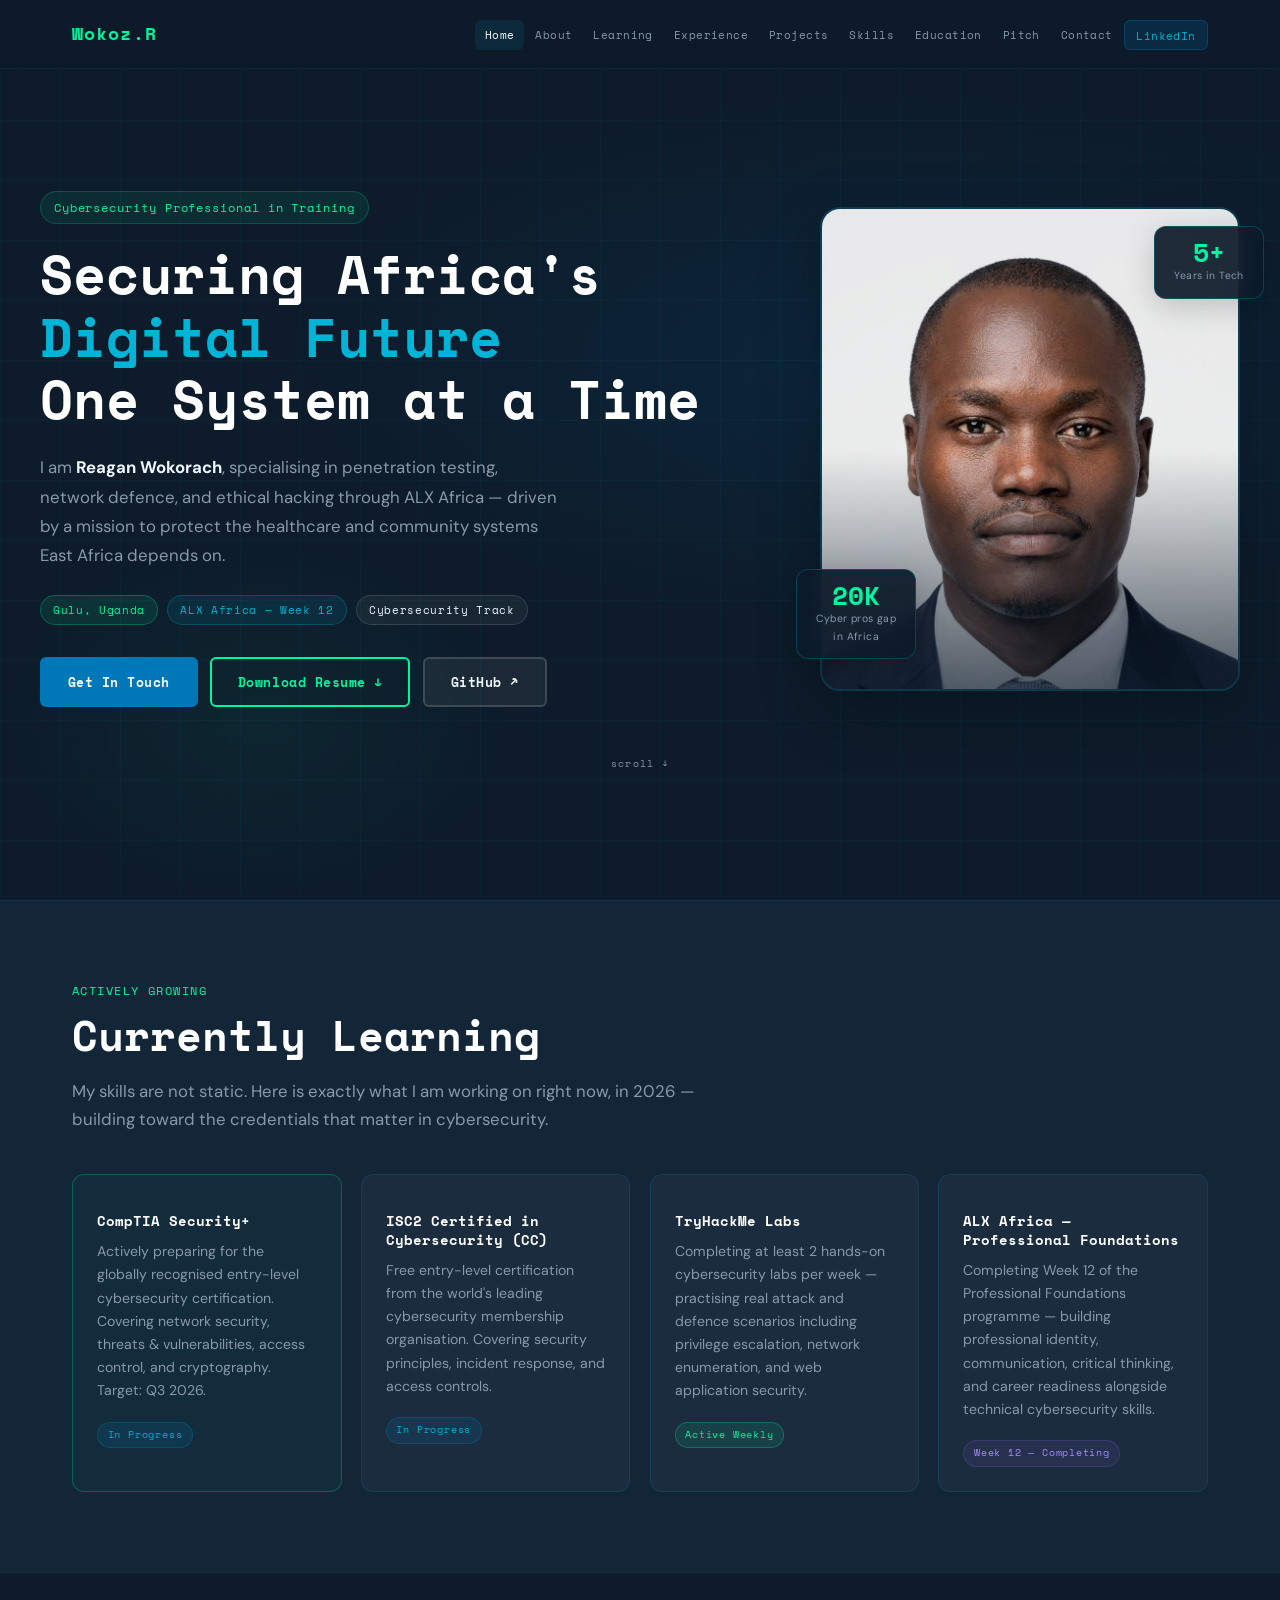
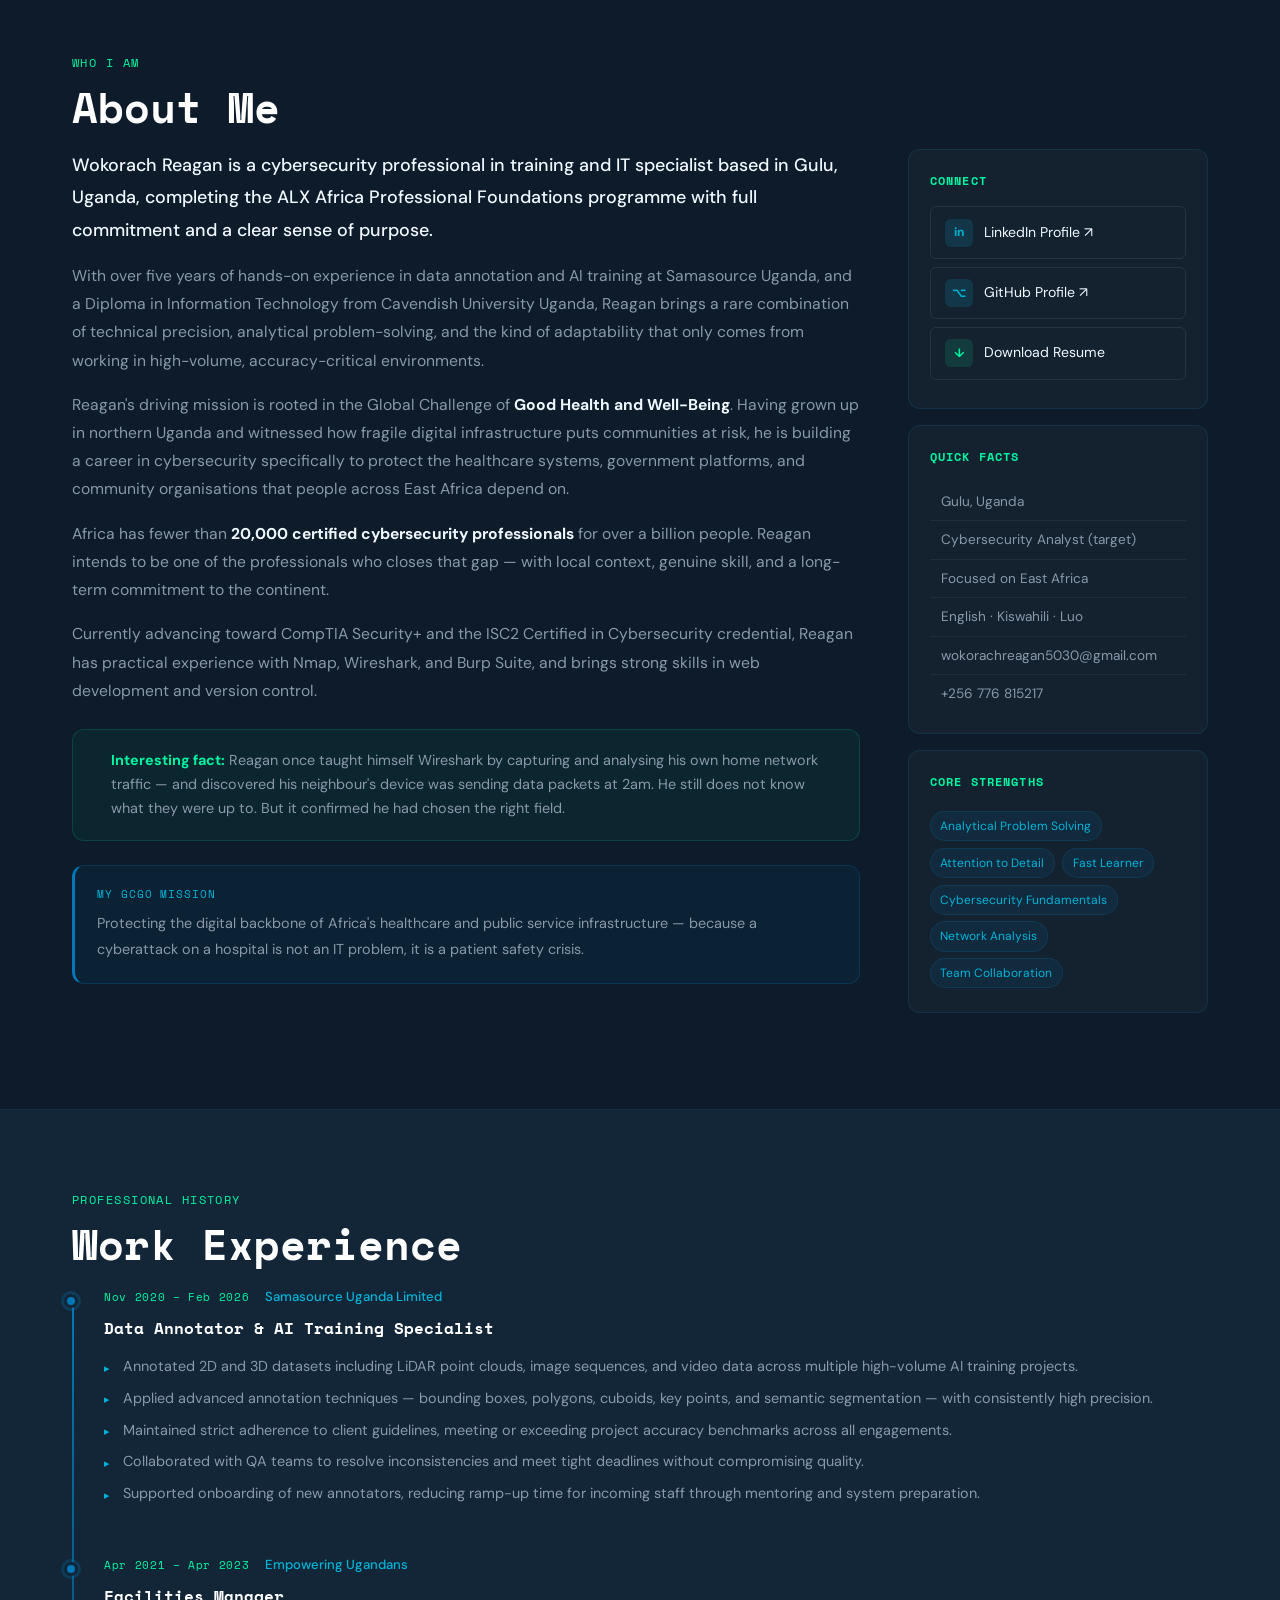
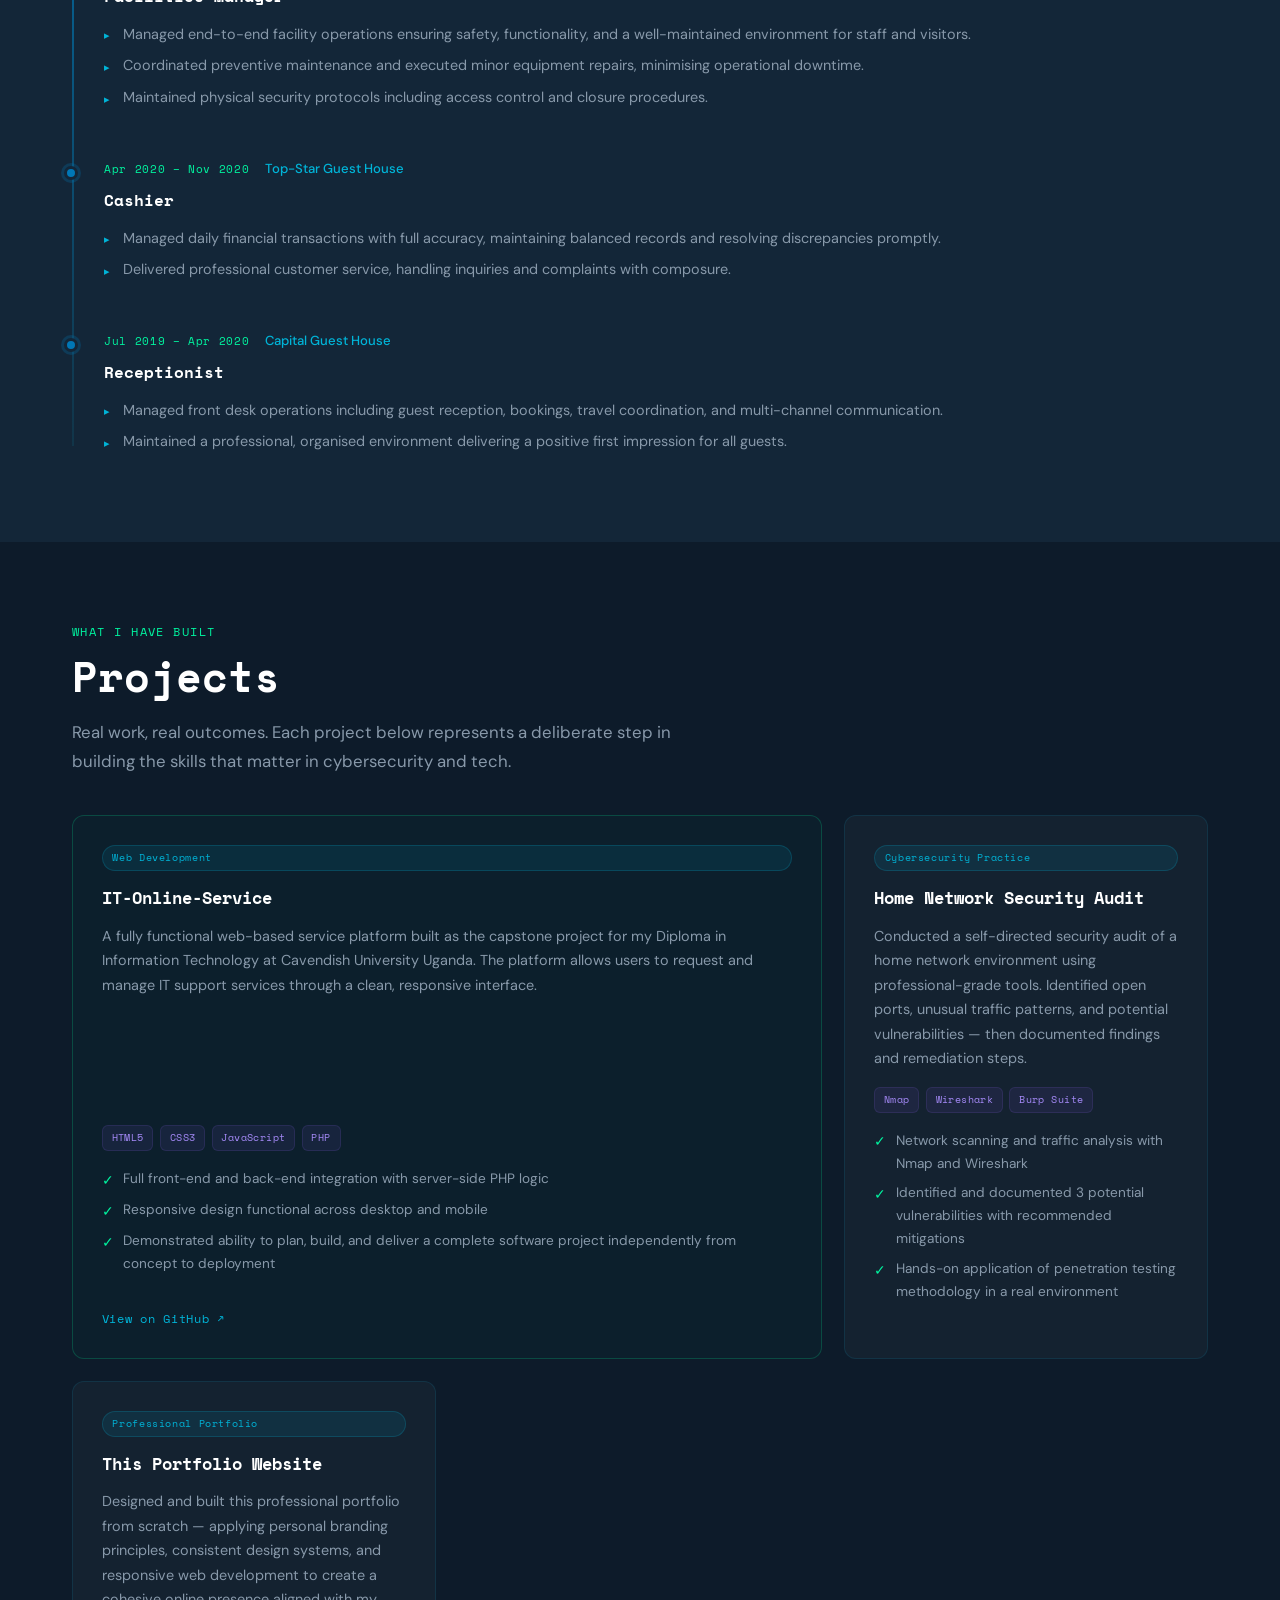
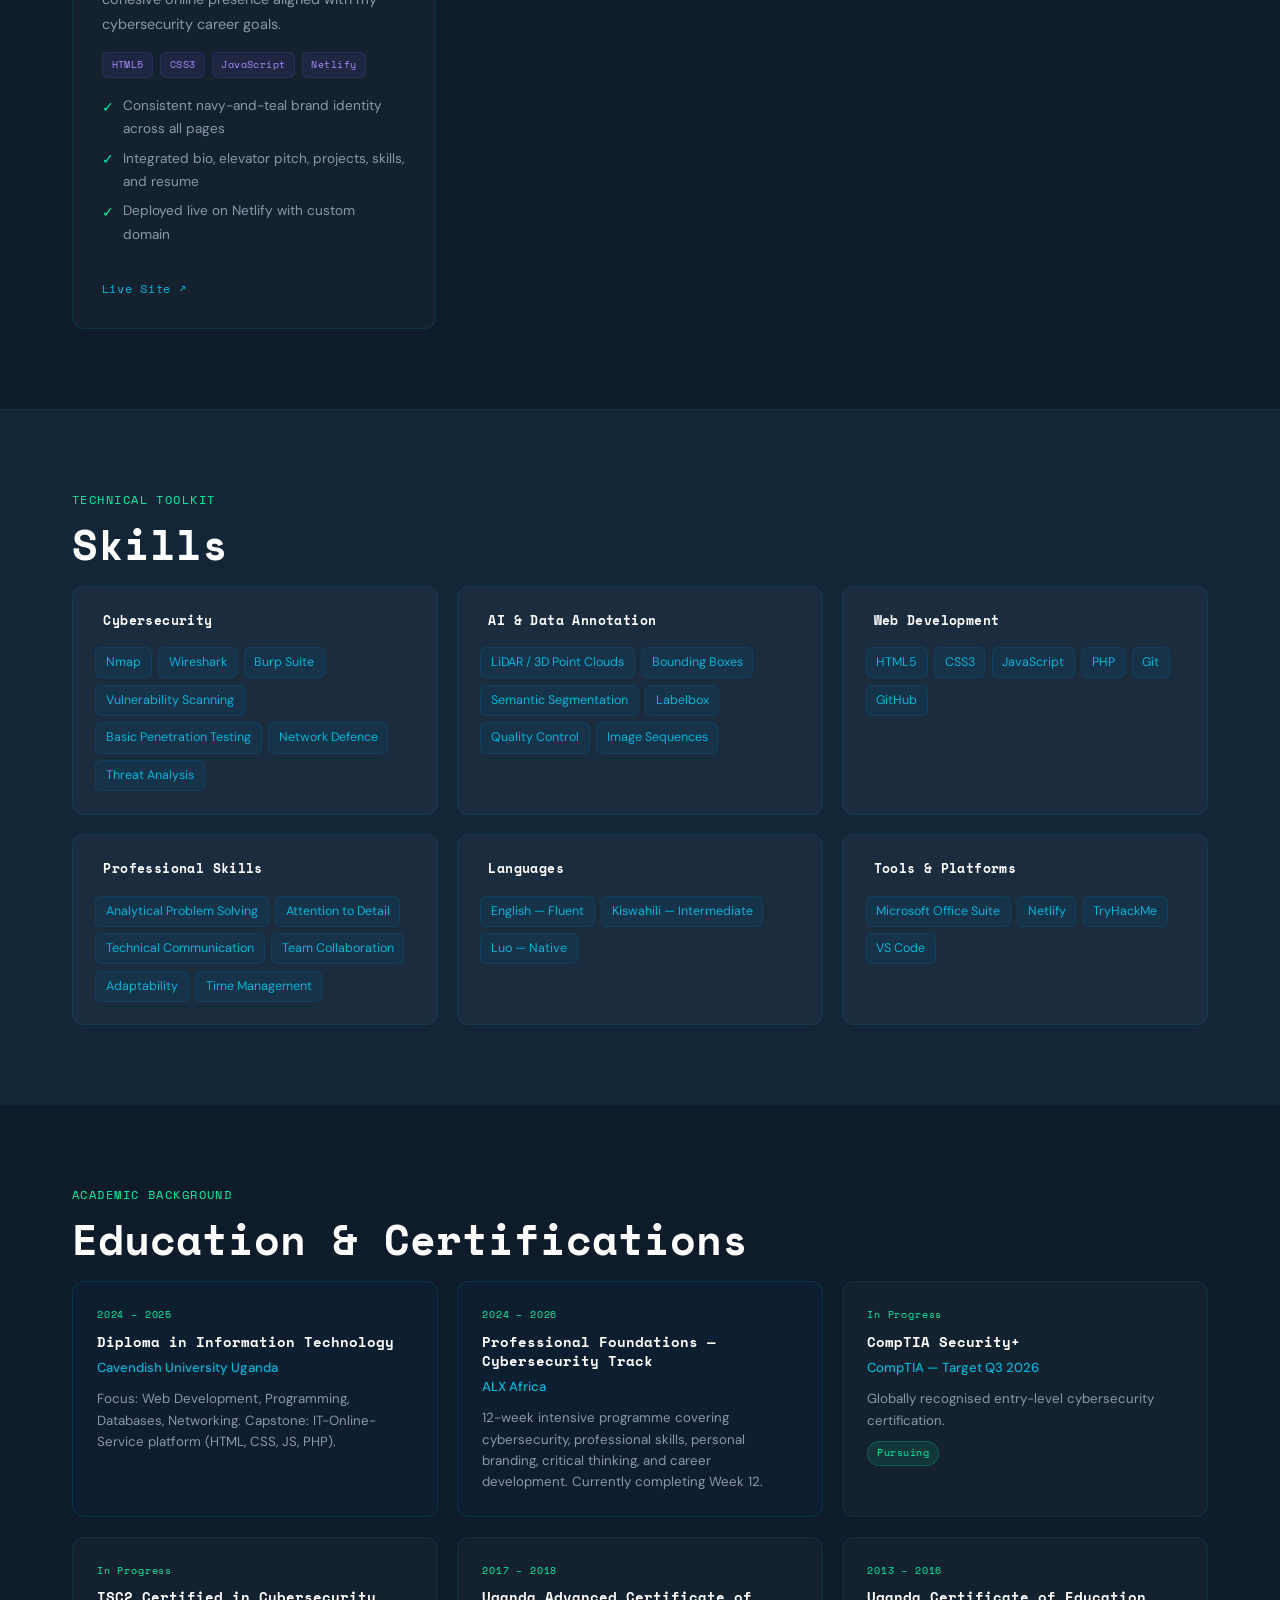
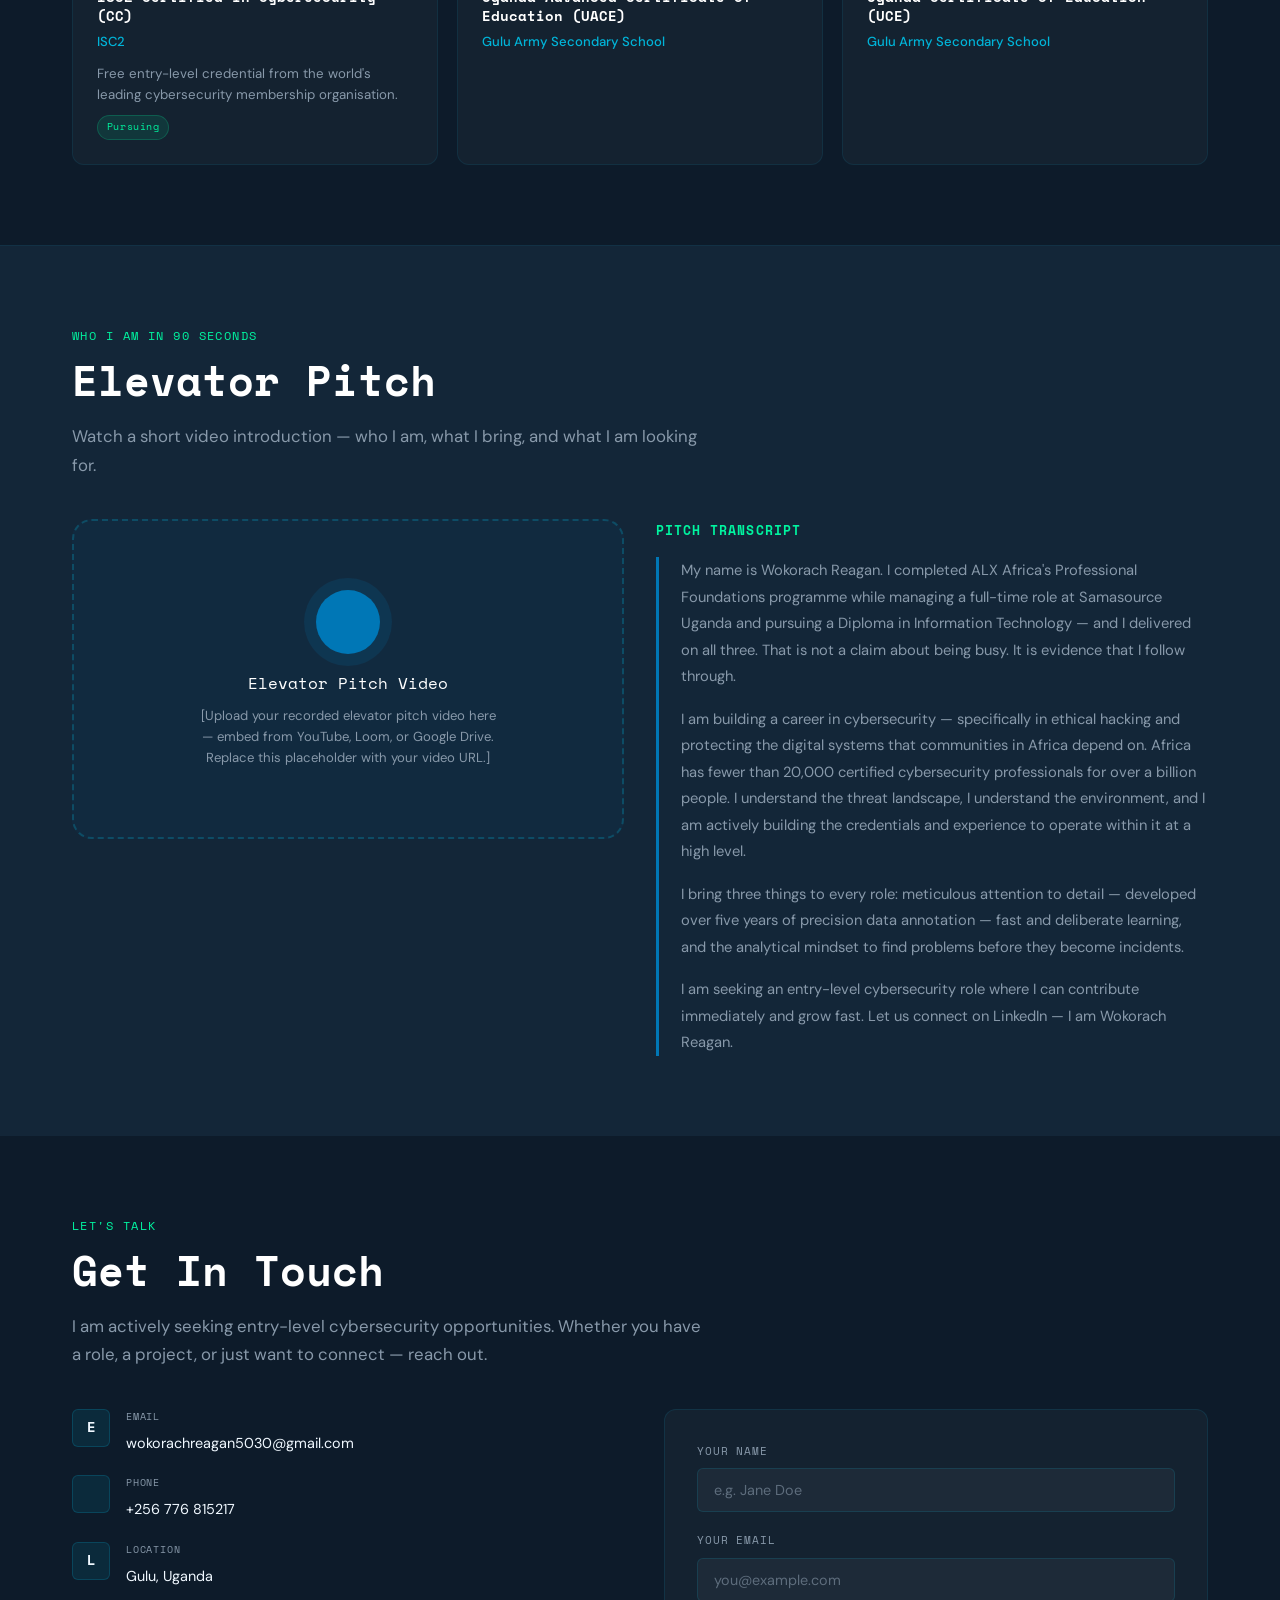
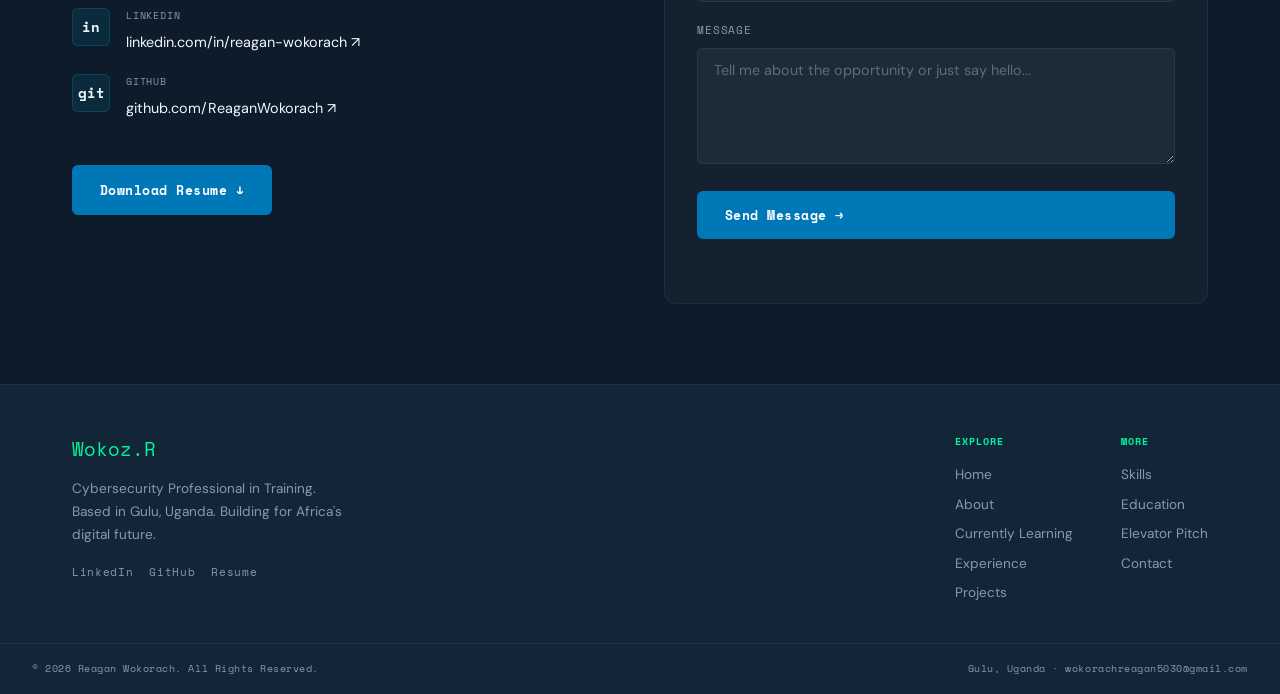
==== index.html @ aadc98ab "Conrreced the icons used" ====
<!DOCTYPE html>
<html lang="en">
<head>
  <meta charset="UTF-8" />
  <meta name="viewport" content="width=device-width, initial-scale=1.0" />
  <meta name="description" content="Wokorach Reagan — Cybersecurity Professional in Training, IT Specialist, and ALX Africa graduate based in Gulu, Uganda." />
  <meta name="google-site-verification" content="SzivMafJErpGyqfiglNMmfNUC6fEntuQ3i_JwdZKZx4" />
  <title>Reagan Wokorach | Cybersecurity Portfolio</title>
  <link rel="preconnect" href="https://fonts.googleapis.com" />
  <link rel="preconnect" href="https://fonts.gstatic.com" crossorigin />
  <link href="https://fonts.googleapis.com/css2?family=Space+Mono:wght@400;700&family=DM+Sans:wght@300;400;500;600;700&display=swap" rel="stylesheet" />
  <link rel="stylesheet" href="style.css" />
</head>
<body>

  <!-- ── NAV ──────────────────────────────────────────────────────────── -->
  <nav id="navbar">
    <div class="nav-inner">
      <a class="nav-logo" href="#home">Wokoz.R</a>
      <button class="nav-toggle" id="navToggle" aria-label="Toggle menu">
        <span></span><span></span><span></span>
      </button>
      <ul class="nav-links" id="navLinks">
        <li><a href="#home">Home</a></li>
        <li><a href="#about">About</a></li>
        <li><a href="#learning">Learning</a></li>
        <li><a href="#experience">Experience</a></li>
        <li><a href="#projects">Projects</a></li>
        <li><a href="#skills">Skills</a></li>
        <li><a href="#education">Education</a></li>
        <li><a href="#pitch">Pitch</a></li>
        <li><a href="#contact">Contact</a></li>
        <li>
          <a href="https://www.linkedin.com/in/reagan-wokorach/" target="_blank" class="nav-linkedin">
            LinkedIn
          </a>
        </li>
      </ul>
    </div>
  </nav>

  <!-- ── HERO ─────────────────────────────────────────────────────────── -->
  <section id="home" class="hero">
    <div class="hero-grid">
      <div class="hero-text">
        <span class="hero-tag">Cybersecurity Professional in Training</span>
        <h1 class="hero-headline">
          Securing Africa's<br/>
          <span class="accent">Digital Future</span><br/>
          One System at a Time
        </h1>
        <p class="hero-sub">
          I am <strong>Reagan Wokorach</strong>, specialising in penetration testing,
          network defence, and ethical hacking through ALX Africa — driven by a
          mission to protect the healthcare and community systems East Africa depends on.
        </p>
        <div class="hero-badges">
          <span class="badge badge-green">Gulu, Uganda</span>
          <span class="badge badge-teal">ALX Africa — Week 12</span>
          <span class="badge badge-navy">Cybersecurity Track</span>
        </div>
        <div class="hero-cta">
          <a href="#contact" class="btn btn-primary">Get In Touch</a>
          <a href="resume.pdf" download class="btn btn-outline">Download Resume ↓</a>
          <a href="https://github.com/ReaganWokorach" target="_blank" class="btn btn-ghost">GitHub ↗</a>
        </div>
      </div>
      <div class="hero-image">
        <div class="image-frame">
          <img src="reagan.jpeg" alt="Reagan Wokorach — Cybersecurity Professional" />
          <div class="image-glow"></div>
        </div>
        <div class="hero-stat-card card-top">
          <span class="stat-num">5+</span>
          <span class="stat-label">Years in Tech</span>
        </div>
        <div class="hero-stat-card card-bottom">
          <span class="stat-num">20K</span>
          <span class="stat-label">Cyber pros gap in Africa</span>
        </div>
      </div>
    </div>
    <div class="hero-scroll">scroll ↓</div>
  </section>

  <!-- ── CURRENTLY LEARNING ────────────────────────────────────────────── -->
  <section id="learning" class="section learning-section">
    <div class="container">
      <div class="section-label">Actively Growing</div>
      <h2 class="section-title">Currently Learning</h2>
      <p class="section-sub">
        My skills are not static. Here is exactly what I am working on right now,
        in 2026 — building toward the credentials that matter in cybersecurity.
      </p>
      <div class="learning-grid">
        <div class="learning-card featured">
          <div class="lcard-icon"></div>
          <h3>CompTIA Security+</h3>
          <p>Actively preparing for the globally recognised entry-level cybersecurity
          certification. Covering network security, threats & vulnerabilities, access
          control, and cryptography. Target: Q3 2026.</p>
          <div class="lcard-status in-progress">In Progress</div>
        </div>
        <div class="learning-card">
          <div class="lcard-icon"></div>
          <h3>ISC2 Certified in Cybersecurity (CC)</h3>
          <p>Free entry-level certification from the world's leading cybersecurity
          membership organisation. Covering security principles, incident response,
          and access controls.</p>
          <div class="lcard-status in-progress">In Progress</div>
        </div>
        <div class="learning-card">
          <div class="lcard-icon"></div>
          <h3>TryHackMe Labs</h3>
          <p>Completing at least 2 hands-on cybersecurity labs per week — practising
          real attack and defence scenarios including privilege escalation, network
          enumeration, and web application security.</p>
          <div class="lcard-status active">Active Weekly</div>
        </div>
        <div class="learning-card">
          <div class="lcard-icon"></div>
          <h3>ALX Africa — Professional Foundations</h3>
          <p>Completing Week 12 of the Professional Foundations programme — building
          professional identity, communication, critical thinking, and career
          readiness alongside technical cybersecurity skills.</p>
          <div class="lcard-status completing">Week 12 — Completing</div>
        </div>
      </div>
    </div>
  </section>

  <!-- ── BIO / ABOUT ───────────────────────────────────────────────────── -->
  <section id="about" class="section about-section">
    <div class="container">
      <div class="section-label">Who i am</div>
      <h2 class="section-title">About Me</h2>

      <div class="about-grid">
        <div class="about-bio">
          <p class="bio-lead">
            Wokorach Reagan is a cybersecurity professional in training and IT specialist
            based in Gulu, Uganda, completing the ALX Africa Professional Foundations
            programme with full commitment and a clear sense of purpose.
          </p>
          <p>
            With over five years of hands-on experience in data annotation and AI training
            at Samasource Uganda, and a Diploma in Information Technology from Cavendish
            University Uganda, Reagan brings a rare combination of technical precision,
            analytical problem-solving, and the kind of adaptability that only comes from
            working in high-volume, accuracy-critical environments.
          </p>
          <p>
            Reagan's driving mission is rooted in the Global Challenge of
            <strong>Good Health and Well-Being</strong>. Having grown up in northern Uganda
            and witnessed how fragile digital infrastructure puts communities at risk, he
            is building a career in cybersecurity specifically to protect the healthcare
            systems, government platforms, and community organisations that people across
            East Africa depend on.
          </p>
          <p>
            Africa has fewer than <strong>20,000 certified cybersecurity professionals</strong>
            for over a billion people. Reagan intends to be one of the professionals who
            closes that gap — with local context, genuine skill, and a long-term commitment
            to the continent.
          </p>
          <p>
            Currently advancing toward CompTIA Security+ and the ISC2 Certified in
            Cybersecurity credential, Reagan has practical experience with Nmap, Wireshark,
            and Burp Suite, and brings strong skills in web development and version control.
          </p>

          <div class="fun-fact">
            <span class="fun-fact-icon"></span>
            <div>
              <strong>Interesting fact:</strong> Reagan once taught himself Wireshark by
              capturing and analysing his own home network traffic — and discovered his
              neighbour's device was sending data packets at 2am. He still does not know
              what they were up to. But it confirmed he had chosen the right field.
            </div>
          </div>

          <div class="gcgo-card">
            <div class="gcgo-label">My GCGO Mission</div>
            <p>Protecting the digital backbone of Africa's healthcare and public service
            infrastructure — because a cyberattack on a hospital is not an IT problem,
            it is a patient safety crisis.</p>
          </div>
        </div>

        <div class="about-sidebar">
          <div class="sidebar-card">
            <h4>Connect</h4>
            <a href="https://www.linkedin.com/in/reagan-wokorach/" target="_blank" class="connect-link linkedin">
              <span>in</span> LinkedIn Profile ↗
            </a>
            <a href="https://github.com/ReaganWokorach" target="_blank" class="connect-link github">
              <span>⌥</span> GitHub Profile ↗
            </a>
            <a href="resume.pdf" download class="connect-link resume">
              <span>↓</span> Download Resume
            </a>
          </div>

          <div class="sidebar-card">
            <h4>Quick Facts</h4>
            <ul class="quick-facts">
              <li><span></span> Gulu, Uganda</li>
              <li><span></span> Cybersecurity Analyst (target)</li>
              <li><span></span> Focused on East Africa</li>
              <li><span></span> English · Kiswahili · Luo</li>
              <li><span></span> wokorachreagan5030@gmail.com</li>
              <li><span></span> +256 776 815217</li>
            </ul>
          </div>

          <div class="sidebar-card skills-preview">
            <h4>Core Strengths</h4>
            <div class="strength-tag">Analytical Problem Solving</div>
            <div class="strength-tag">Attention to Detail</div>
            <div class="strength-tag">Fast Learner</div>
            <div class="strength-tag">Cybersecurity Fundamentals</div>
            <div class="strength-tag">Network Analysis</div>
            <div class="strength-tag">Team Collaboration</div>
          </div>
        </div>
      </div>
    </div>
  </section>

  <!-- ── EXPERIENCE ────────────────────────────────────────────────────── -->
  <section id="experience" class="section exp-section">
    <div class="container">
      <div class="section-label">Professional History</div>
      <h2 class="section-title">Work Experience</h2>
      <div class="timeline">

        <div class="timeline-item">
          <div class="timeline-dot"></div>
          <div class="timeline-content">
            <div class="timeline-meta">
              <span class="timeline-date">Nov 2020 – Feb 2026</span>
              <span class="timeline-org">Samasource Uganda Limited</span>
            </div>
            <h3>Data Annotator & AI Training Specialist</h3>
            <ul>
              <li>Annotated 2D and 3D datasets including LiDAR point clouds, image sequences,
              and video data across multiple high-volume AI training projects.</li>
              <li>Applied advanced annotation techniques — bounding boxes, polygons, cuboids,
              key points, and semantic segmentation — with consistently high precision.</li>
              <li>Maintained strict adherence to client guidelines, meeting or exceeding
              project accuracy benchmarks across all engagements.</li>
              <li>Collaborated with QA teams to resolve inconsistencies and meet tight
              deadlines without compromising quality.</li>
              <li>Supported onboarding of new annotators, reducing ramp-up time for
              incoming staff through mentoring and system preparation.</li>
            </ul>
          </div>
        </div>

        <div class="timeline-item">
          <div class="timeline-dot"></div>
          <div class="timeline-content">
            <div class="timeline-meta">
              <span class="timeline-date">Apr 2021 – Apr 2023</span>
              <span class="timeline-org">Empowering Ugandans</span>
            </div>
            <h3>Facilities Manager</h3>
            <ul>
              <li>Managed end-to-end facility operations ensuring safety, functionality,
              and a well-maintained environment for staff and visitors.</li>
              <li>Coordinated preventive maintenance and executed minor equipment repairs,
              minimising operational downtime.</li>
              <li>Maintained physical security protocols including access control and
              closure procedures.</li>
            </ul>
          </div>
        </div>

        <div class="timeline-item">
          <div class="timeline-dot"></div>
          <div class="timeline-content">
            <div class="timeline-meta">
              <span class="timeline-date">Apr 2020 – Nov 2020</span>
              <span class="timeline-org">Top-Star Guest House</span>
            </div>
            <h3>Cashier</h3>
            <ul>
              <li>Managed daily financial transactions with full accuracy, maintaining
              balanced records and resolving discrepancies promptly.</li>
              <li>Delivered professional customer service, handling inquiries and
              complaints with composure.</li>
            </ul>
          </div>
        </div>

        <div class="timeline-item">
          <div class="timeline-dot"></div>
          <div class="timeline-content">
            <div class="timeline-meta">
              <span class="timeline-date">Jul 2019 – Apr 2020</span>
              <span class="timeline-org">Capital Guest House</span>
            </div>
            <h3>Receptionist</h3>
            <ul>
              <li>Managed front desk operations including guest reception, bookings,
              travel coordination, and multi-channel communication.</li>
              <li>Maintained a professional, organised environment delivering a positive
              first impression for all guests.</li>
            </ul>
          </div>
        </div>

      </div>
    </div>
  </section>

  <!-- ── PROJECTS ──────────────────────────────────────────────────────── -->
  <section id="projects" class="section projects-section">
    <div class="container">
      <div class="section-label">What I Have Built</div>
      <h2 class="section-title">Projects</h2>
      <p class="section-sub">
        Real work, real outcomes. Each project below represents a deliberate
        step in building the skills that matter in cybersecurity and tech.
      </p>
      <div class="projects-grid">

        <div class="project-card featured-project">
          <div class="project-tag">Web Development</div>
          <h3>IT-Online-Service</h3>
          <p class="project-desc">
            A fully functional web-based service platform built as the capstone
            project for my Diploma in Information Technology at Cavendish University
            Uganda. The platform allows users to request and manage IT support services
            through a clean, responsive interface.
          </p>
          <div class="project-tech">
            <span>HTML5</span><span>CSS3</span><span>JavaScript</span><span>PHP</span>
          </div>
          <div class="project-outcomes">
            <div class="outcome">
              <span class="outcome-icon">✓</span>
              Full front-end and back-end integration with server-side PHP logic
            </div>
            <div class="outcome">
              <span class="outcome-icon">✓</span>
              Responsive design functional across desktop and mobile
            </div>
            <div class="outcome">
              <span class="outcome-icon">✓</span>
              Demonstrated ability to plan, build, and deliver a complete software
              project independently from concept to deployment
            </div>
          </div>
          <a href="https://github.com/ReaganWokorach" target="_blank" class="project-link">
            View on GitHub ↗
          </a>
        </div>

        <div class="project-card">
          <div class="project-tag">Cybersecurity Practice</div>
          <h3>Home Network Security Audit</h3>
          <p class="project-desc">
            Conducted a self-directed security audit of a home network environment
            using professional-grade tools. Identified open ports, unusual traffic
            patterns, and potential vulnerabilities — then documented findings and
            remediation steps.
          </p>
          <div class="project-tech">
            <span>Nmap</span><span>Wireshark</span><span>Burp Suite</span>
          </div>
          <div class="project-outcomes">
            <div class="outcome">
              <span class="outcome-icon">✓</span>
              Network scanning and traffic analysis with Nmap and Wireshark
            </div>
            <div class="outcome">
              <span class="outcome-icon">✓</span>
              Identified and documented 3 potential vulnerabilities with
              recommended mitigations
            </div>
            <div class="outcome">
              <span class="outcome-icon">✓</span>
              Hands-on application of penetration testing methodology in a
              real environment
            </div>
          </div>
        </div>

        <div class="project-card">
          <div class="project-tag">Professional Portfolio</div>
          <h3>This Portfolio Website</h3>
          <p class="project-desc">
            Designed and built this professional portfolio from scratch — applying
            personal branding principles, consistent design systems, and responsive
            web development to create a cohesive online presence aligned with my
            cybersecurity career goals.
          </p>
          <div class="project-tech">
            <span>HTML5</span><span>CSS3</span><span>JavaScript</span><span>Netlify</span>
          </div>
          <div class="project-outcomes">
            <div class="outcome">
              <span class="outcome-icon">✓</span>
              Consistent navy-and-teal brand identity across all pages
            </div>
            <div class="outcome">
              <span class="outcome-icon">✓</span>
              Integrated bio, elevator pitch, projects, skills, and resume
            </div>
            <div class="outcome">
              <span class="outcome-icon">✓</span>
              Deployed live on Netlify with custom domain
            </div>
          </div>
          <a href="https://wokorachreagan.netlify.app" target="_blank" class="project-link">
            Live Site ↗
          </a>
        </div>

      </div>
    </div>
  </section>

  <!-- ── SKILLS ────────────────────────────────────────────────────────── -->
  <section id="skills" class="section skills-section">
    <div class="container">
      <div class="section-label">Technical Toolkit</div>
      <h2 class="section-title">Skills</h2>
      <div class="skills-grid">

        <div class="skill-group">
          <h3><span class="skill-icon"></span> Cybersecurity</h3>
          <div class="skill-tags">
            <span>Nmap</span><span>Wireshark</span><span>Burp Suite</span>
            <span>Vulnerability Scanning</span><span>Basic Penetration Testing</span>
            <span>Network Defence</span><span>Threat Analysis</span>
          </div>
        </div>

        <div class="skill-group">
          <h3><span class="skill-icon"></span> AI & Data Annotation</h3>
          <div class="skill-tags">
            <span>LiDAR / 3D Point Clouds</span><span>Bounding Boxes</span>
            <span>Semantic Segmentation</span><span>Labelbox</span>
            <span>Quality Control</span><span>Image Sequences</span>
          </div>
        </div>

        <div class="skill-group">
          <h3><span class="skill-icon"></span> Web Development</h3>
          <div class="skill-tags">
            <span>HTML5</span><span>CSS3</span><span>JavaScript</span>
            <span>PHP</span><span>Git</span><span>GitHub</span>
          </div>
        </div>

        <div class="skill-group">
          <h3><span class="skill-icon"></span> Professional Skills</h3>
          <div class="skill-tags">
            <span>Analytical Problem Solving</span><span>Attention to Detail</span>
            <span>Technical Communication</span><span>Team Collaboration</span>
            <span>Adaptability</span><span>Time Management</span>
          </div>
        </div>

        <div class="skill-group">
          <h3><span class="skill-icon"></span> Languages</h3>
          <div class="skill-tags">
            <span>English — Fluent</span>
            <span>Kiswahili — Intermediate</span>
            <span>Luo — Native</span>
          </div>
        </div>

        <div class="skill-group">
          <h3><span class="skill-icon"></span> Tools & Platforms</h3>
          <div class="skill-tags">
            <span>Microsoft Office Suite</span><span>Netlify</span>
            <span>TryHackMe</span><span>VS Code</span>
          </div>
        </div>

      </div>
    </div>
  </section>

  <!-- ── EDUCATION ─────────────────────────────────────────────────────── -->
  <section id="education" class="section edu-section">
    <div class="container">
      <div class="section-label">Academic Background</div>
      <h2 class="section-title">Education & Certifications</h2>
      <div class="edu-grid">

        <div class="edu-card featured-edu">
          <div class="edu-year">2024 – 2025</div>
          <h3>Diploma in Information Technology</h3>
          <div class="edu-school">Cavendish University Uganda</div>
          <p>Focus: Web Development, Programming, Databases, Networking.
          Capstone: IT-Online-Service platform (HTML, CSS, JS, PHP).</p>
        </div>

        <div class="edu-card featured-edu">
          <div class="edu-year">2024 – 2026</div>
          <h3>Professional Foundations — Cybersecurity Track</h3>
          <div class="edu-school">ALX Africa</div>
          <p>12-week intensive programme covering cybersecurity, professional skills,
          personal branding, critical thinking, and career development.
          Currently completing Week 12.</p>
        </div>

        <div class="edu-card">
          <div class="edu-year">In Progress</div>
          <h3>CompTIA Security+</h3>
          <div class="edu-school">CompTIA — Target Q3 2026</div>
          <p>Globally recognised entry-level cybersecurity certification.</p>
          <span class="cert-badge">Pursuing</span>
        </div>

        <div class="edu-card">
          <div class="edu-year">In Progress</div>
          <h3>ISC2 Certified in Cybersecurity (CC)</h3>
          <div class="edu-school">ISC2</div>
          <p>Free entry-level credential from the world's leading cybersecurity
          membership organisation.</p>
          <span class="cert-badge">Pursuing</span>
        </div>

        <div class="edu-card">
          <div class="edu-year">2017 – 2018</div>
          <h3>Uganda Advanced Certificate of Education (UACE)</h3>
          <div class="edu-school">Gulu Army Secondary School</div>
        </div>

        <div class="edu-card">
          <div class="edu-year">2013 – 2016</div>
          <h3>Uganda Certificate of Education (UCE)</h3>
          <div class="edu-school">Gulu Army Secondary School</div>
        </div>

      </div>
    </div>
  </section>

  <!-- ── ELEVATOR PITCH ────────────────────────────────────────────────── -->
  <section id="pitch" class="section pitch-section">
    <div class="container">
      <div class="section-label">Who I Am In 90 Seconds</div>
      <h2 class="section-title">Elevator Pitch</h2>
      <p class="section-sub">
        Watch a short video introduction — who I am, what I bring, and what
        I am looking for.
      </p>

      <div class="pitch-wrapper">
        <div class="video-placeholder" id="videoPitch">
          <div class="video-icon"></div>
          <p class="video-label">Elevator Pitch Video</p>
          <p class="video-sub">
            [Upload your recorded elevator pitch video here — embed from YouTube,
            Loom, or Google Drive. Replace this placeholder with your video URL.]
          </p>
        </div>

        <div class="pitch-script">
          <h3>Pitch Transcript</h3>
          <blockquote>
            <p>My name is Wokorach Reagan. I completed ALX Africa's Professional
            Foundations programme while managing a full-time role at Samasource Uganda
            and pursuing a Diploma in Information Technology — and I delivered on all
            three. That is not a claim about being busy. It is evidence that I follow through.</p>
            <p>I am building a career in cybersecurity — specifically in ethical hacking
            and protecting the digital systems that communities in Africa depend on.
            Africa has fewer than 20,000 certified cybersecurity professionals for over
            a billion people. I understand the threat landscape, I understand the
            environment, and I am actively building the credentials and experience to
            operate within it at a high level.</p>
            <p>I bring three things to every role: meticulous attention to detail —
            developed over five years of precision data annotation — fast and deliberate
            learning, and the analytical mindset to find problems before they become
            incidents.</p>
            <p>I am seeking an entry-level cybersecurity role where I can contribute
            immediately and grow fast. Let us connect on LinkedIn — I am Wokorach Reagan.</p>
          </blockquote>
        </div>
      </div>
    </div>
  </section>

  <!-- ── CONTACT ───────────────────────────────────────────────────────── -->
  <section id="contact" class="section contact-section">
    <div class="container">
      <div class="section-label">Let's Talk</div>
      <h2 class="section-title">Get In Touch</h2>
      <p class="section-sub">
        I am actively seeking entry-level cybersecurity opportunities. Whether
        you have a role, a project, or just want to connect — reach out.
      </p>

      <div class="contact-grid">
        <div class="contact-details">
          <div class="contact-item">
            <span class="contact-icon">E</span>
            <div>
              <div class="contact-label">Email</div>
              <a href="mailto:wokorachreagan5030@gmail.com">wokorachreagan5030@gmail.com</a>
            </div>
          </div>
          <div class="contact-item">
            <span class="contact-icon"></span>
            <div>
              <div class="contact-label">Phone</div>
              <a href="tel:+256776815217">+256 776 815217</a>
            </div>
          </div>
          <div class="contact-item">
            <span class="contact-icon">L</span>
            <div>
              <div class="contact-label">Location</div>
              <span>Gulu, Uganda</span>
            </div>
          </div>
          <div class="contact-item">
            <span class="contact-icon">in</span>
            <div>
              <div class="contact-label">LinkedIn</div>
              <a href="https://www.linkedin.com/in/reagan-wokorach/" target="_blank">
                linkedin.com/in/reagan-wokorach ↗
              </a>
            </div>
          </div>
          <div class="contact-item">
            <span class="contact-icon">git</span>
            <div>
              <div class="contact-label">GitHub</div>
              <a href="https://github.com/ReaganWokorach" target="_blank">
                github.com/ReaganWokorach ↗
              </a>
            </div>
          </div>
          <a href="resume.pdf" download class="btn btn-primary" style="margin-top:1.5rem; display:inline-block;">
            Download Resume ↓
          </a>
        </div>

        <form class="contact-form" onsubmit="handleSubmit(event)">
          <div class="form-group">
            <label for="name">Your Name</label>
            <input type="text" id="name" name="name" placeholder="e.g. Jane Doe" required />
          </div>
          <div class="form-group">
            <label for="email">Your Email</label>
            <input type="email" id="email" name="email" placeholder="you@example.com" required />
          </div>
          <div class="form-group">
            <label for="message">Message</label>
            <textarea id="message" name="message" rows="5"
              placeholder="Tell me about the opportunity or just say hello..." required></textarea>
          </div>
          <button type="submit" class="btn btn-primary" style="width:100%;">
            Send Message →
          </button>
          <div id="formMsg" class="form-msg"></div>
        </form>
      </div>
    </div>
  </section>

  <!-- ── FOOTER ────────────────────────────────────────────────────────── -->
  <footer class="footer">
    <div class="container footer-inner">
      <div class="footer-brand">
        <div class="footer-logo">Wokoz.R</div>
        <p>Cybersecurity Professional in Training.<br/>
        Based in Gulu, Uganda. Building for Africa's digital future.</p>
        <div class="footer-links">
          <a href="https://www.linkedin.com/in/reagan-wokorach/" target="_blank">LinkedIn</a>
          <a href="https://github.com/ReaganWokorach" target="_blank">GitHub</a>
          <a href="resume.pdf" download>Resume</a>
        </div>
      </div>
      <div class="footer-nav">
        <div class="footer-col">
          <h4>Explore</h4>
          <a href="#home">Home</a>
          <a href="#about">About</a>
          <a href="#learning">Currently Learning</a>
          <a href="#experience">Experience</a>
          <a href="#projects">Projects</a>
        </div>
        <div class="footer-col">
          <h4>More</h4>
          <a href="#skills">Skills</a>
          <a href="#education">Education</a>
          <a href="#pitch">Elevator Pitch</a>
          <a href="#contact">Contact</a>
        </div>
      </div>
    </div>
    <div class="footer-bottom">
      <span>© 2026 Reagan Wokorach. All Rights Reserved.</span>
      <span>Gulu, Uganda · wokorachreagan5030@gmail.com</span>
    </div>
  </footer>

  <script>
    // ── Navbar scroll effect ──────────────────────────────────────────────
    const navbar = document.getElementById('navbar');
    window.addEventListener('scroll', () => {
      navbar.classList.toggle('scrolled', window.scrollY > 60);
    });

    // ── Mobile nav toggle ─────────────────────────────────────────────────
    const toggle = document.getElementById('navToggle');
    const navLinks = document.getElementById('navLinks');
    toggle.addEventListener('click', () => {
      navLinks.classList.toggle('open');
      toggle.classList.toggle('active');
    });
    navLinks.querySelectorAll('a').forEach(a => {
      a.addEventListener('click', () => {
        navLinks.classList.remove('open');
        toggle.classList.remove('active');
      });
    });

    // ── Smooth active nav highlighting ────────────────────────────────────
    const sections = document.querySelectorAll('section[id]');
    const navItems = document.querySelectorAll('.nav-links a');
    const observer = new IntersectionObserver(entries => {
      entries.forEach(entry => {
        if (entry.isIntersecting) {
          navItems.forEach(a => a.classList.remove('active'));
          const active = document.querySelector(`.nav-links a[href="#${entry.target.id}"]`);
          if (active) active.classList.add('active');
        }
      });
    }, { threshold: 0.3 });
    sections.forEach(s => observer.observe(s));

    // ── Scroll reveal ─────────────────────────────────────────────────────
    const revealObserver = new IntersectionObserver(entries => {
      entries.forEach(e => {
        if (e.isIntersecting) {
          e.target.classList.add('revealed');
          revealObserver.unobserve(e.target);
        }
      });
    }, { threshold: 0.1 });
    document.querySelectorAll('.learning-card, .project-card, .edu-card, .timeline-item, .skill-group')
      .forEach(el => { el.classList.add('reveal'); revealObserver.observe(el); });

    // ── Form handler ──────────────────────────────────────────────────────
    function handleSubmit(e) {
      e.preventDefault();
      const msg = document.getElementById('formMsg');
      msg.textContent = '✓ Message sent! Reagan will get back to you soon.';
      msg.style.color = 'var(--green)';
      e.target.reset();
    }
  </script>
</body>
</html>
---- style.css ----
/* ═══════════════════════════════════════════════════════════════════════
   Reagan Wokorach | Portfolio — style.css
   Brand: Navy #0D1B2A · Teal #0077B6 · Bright Teal #00B4D8 · Green #00F5A0
   Font: Space Mono (headings/mono) + DM Sans (body)
   © 2026 Reagan Wokorach
═══════════════════════════════════════════════════════════════════════ */

/* ── CSS VARIABLES ──────────────────────────────────────────────────── */
:root {
  --navy:        #0D1B2A;
  --navy-mid:    #132638;
  --navy-light:  #1A3550;
  --teal:        #0077B6;
  --teal-light:  #00B4D8;
  --green:       #00F5A0;
  --green-dim:   #00c97f;
  --white:       #FFFFFF;
  --off-white:   #F0F8FF;
  --grey-light:  #E8F4F8;
  --grey:        #8899AA;
  --dark-text:   #1A2E3A;
  --purple:      #6B4FBB;

  --font-display: 'Space Mono', monospace;
  --font-body:    'DM Sans', sans-serif;

  --radius-sm:  6px;
  --radius-md:  12px;
  --radius-lg:  20px;
  --radius-xl:  32px;

  --shadow-sm:  0 2px 8px rgba(0,0,0,0.12);
  --shadow-md:  0 8px 30px rgba(0,0,0,0.18);
  --shadow-lg:  0 20px 60px rgba(0,0,0,0.25);

  --transition: 0.3s cubic-bezier(0.4,0,0.2,1);
  --max-width:  1200px;
}

/* ── RESET & BASE ───────────────────────────────────────────────────── */
*, *::before, *::after { box-sizing: border-box; margin: 0; padding: 0; }

html {
  scroll-behavior: smooth;
  scroll-padding-top: 72px;
}

body {
  font-family: var(--font-body);
  background: var(--navy);
  color: var(--off-white);
  line-height: 1.7;
  font-size: 16px;
  overflow-x: hidden;
}

img { max-width: 100%; display: block; }
a  { color: var(--teal-light); text-decoration: none; transition: color var(--transition); }
a:hover { color: var(--green); }
ul { list-style: none; }

/* ── CONTAINERS ─────────────────────────────────────────────────────── */
.container {
  max-width: var(--max-width);
  margin: 0 auto;
  padding: 0 2rem;
}

/* ── SECTION SHARED ─────────────────────────────────────────────────── */
.section {
  padding: 5rem 0;
}

.section-label {
  font-family: var(--font-display);
  font-size: 0.75rem;
  color: var(--green);
  letter-spacing: 0.12em;
  text-transform: uppercase;
  margin-bottom: 0.6rem;
}

.section-title {
  font-family: var(--font-display);
  font-size: clamp(1.8rem, 4vw, 2.6rem);
  color: var(--white);
  margin-bottom: 1rem;
  line-height: 1.2;
}

.section-sub {
  color: var(--grey);
  font-size: 1.05rem;
  max-width: 640px;
  margin-bottom: 2.5rem;
  line-height: 1.7;
}

/* ── BUTTONS ────────────────────────────────────────────────────────── */
.btn {
  display: inline-flex;
  align-items: center;
  gap: 0.4rem;
  padding: 0.75rem 1.6rem;
  border-radius: var(--radius-sm);
  font-family: var(--font-display);
  font-size: 0.82rem;
  font-weight: 700;
  letter-spacing: 0.04em;
  cursor: pointer;
  border: 2px solid transparent;
  transition: all var(--transition);
  text-decoration: none;
}

.btn-primary {
  background: var(--teal);
  color: var(--white);
  border-color: var(--teal);
}
.btn-primary:hover {
  background: var(--teal-light);
  border-color: var(--teal-light);
  color: var(--white);
  transform: translateY(-2px);
  box-shadow: 0 8px 24px rgba(0,119,182,0.4);
}

.btn-outline {
  background: transparent;
  color: var(--green);
  border-color: var(--green);
}
.btn-outline:hover {
  background: var(--green);
  color: var(--navy);
  transform: translateY(-2px);
}

.btn-ghost {
  background: rgba(255,255,255,0.06);
  color: var(--off-white);
  border-color: rgba(255,255,255,0.15);
}
.btn-ghost:hover {
  background: rgba(255,255,255,0.12);
  color: var(--white);
  transform: translateY(-2px);
}

/* ── NAVBAR ─────────────────────────────────────────────────────────── */
#navbar {
  position: fixed;
  top: 0; left: 0; right: 0;
  z-index: 1000;
  background: rgba(13,27,42,0.85);
  backdrop-filter: blur(12px);
  -webkit-backdrop-filter: blur(12px);
  border-bottom: 1px solid rgba(0,180,216,0.08);
  transition: all var(--transition);
}

#navbar.scrolled {
  background: rgba(13,27,42,0.97);
  border-bottom-color: rgba(0,119,182,0.25);
  box-shadow: var(--shadow-md);
}

.nav-inner {
  max-width: var(--max-width);
  margin: 0 auto;
  padding: 0 2rem;
  height: 68px;
  display: flex;
  align-items: center;
  justify-content: space-between;
  gap: 1rem;
}

.nav-logo {
  font-family: var(--font-display);
  font-size: 1.15rem;
  font-weight: 700;
  color: var(--green);
  letter-spacing: 0.06em;
  flex-shrink: 0;
}
.nav-logo:hover { color: var(--white); }

.nav-links {
  display: flex;
  align-items: center;
  gap: 0.1rem;
  flex-wrap: wrap;
}

.nav-links a {
  font-family: var(--font-display);
  font-size: 0.7rem;
  color: var(--grey);
  padding: 0.4rem 0.6rem;
  border-radius: var(--radius-sm);
  letter-spacing: 0.04em;
  transition: all var(--transition);
  white-space: nowrap;
}
.nav-links a:hover,
.nav-links a.active {
  color: var(--white);
  background: rgba(0,180,216,0.1);
}

.nav-linkedin {
  background: rgba(0,119,182,0.18) !important;
  color: var(--teal-light) !important;
  border: 1px solid rgba(0,119,182,0.3) !important;
  border-radius: var(--radius-sm) !important;
  padding: 0.35rem 0.7rem !important;
}
.nav-linkedin:hover {
  background: var(--teal) !important;
  color: var(--white) !important;
}

.nav-toggle {
  display: none;
  flex-direction: column;
  gap: 5px;
  background: none;
  border: none;
  cursor: pointer;
  padding: 6px;
}
.nav-toggle span {
  display: block;
  width: 24px;
  height: 2px;
  background: var(--off-white);
  border-radius: 2px;
  transition: all var(--transition);
}
.nav-toggle.active span:nth-child(1) { transform: translateY(7px) rotate(45deg); }
.nav-toggle.active span:nth-child(2) { opacity: 0; }
.nav-toggle.active span:nth-child(3) { transform: translateY(-7px) rotate(-45deg); }

/* ── HERO ───────────────────────────────────────────────────────────── */
.hero {
  min-height: 100vh;
  display: flex;
  flex-direction: column;
  justify-content: center;
  padding: 8rem 2rem 4rem;
  background:
    radial-gradient(ellipse 80% 50% at 70% 40%, rgba(0,119,182,0.12) 0%, transparent 60%),
    radial-gradient(ellipse 40% 40% at 20% 80%, rgba(0,245,160,0.05) 0%, transparent 50%),
    var(--navy);
  position: relative;
  overflow: hidden;
}

.hero::before {
  content: '';
  position: absolute;
  top: 0; left: 0; right: 0; bottom: 0;
  background-image:
    linear-gradient(rgba(0,180,216,0.04) 1px, transparent 1px),
    linear-gradient(90deg, rgba(0,180,216,0.04) 1px, transparent 1px);
  background-size: 60px 60px;
  pointer-events: none;
}

.hero-grid {
  max-width: var(--max-width);
  margin: 0 auto;
  display: grid;
  grid-template-columns: 1fr 420px;
  gap: 4rem;
  align-items: center;
  width: 100%;
}

.hero-tag {
  display: inline-block;
  font-family: var(--font-display);
  font-size: 0.72rem;
  color: var(--green);
  background: rgba(0,245,160,0.08);
  border: 1px solid rgba(0,245,160,0.2);
  padding: 0.35rem 0.8rem;
  border-radius: 50px;
  letter-spacing: 0.08em;
  margin-bottom: 1.2rem;
  animation: fadeDown 0.6s ease both;
}

.hero-headline {
  font-family: var(--font-display);
  font-size: clamp(2rem, 5vw, 3.4rem);
  color: var(--white);
  line-height: 1.15;
  margin-bottom: 1.4rem;
  animation: fadeDown 0.7s ease 0.1s both;
}

.hero-headline .accent {
  color: var(--teal-light);
  position: relative;
}

.hero-sub {
  font-size: 1.05rem;
  color: var(--grey);
  max-width: 520px;
  margin-bottom: 1.5rem;
  line-height: 1.75;
  animation: fadeDown 0.7s ease 0.2s both;
}
.hero-sub strong { color: var(--off-white); }

.hero-badges {
  display: flex;
  flex-wrap: wrap;
  gap: 0.6rem;
  margin-bottom: 2rem;
  animation: fadeDown 0.7s ease 0.3s both;
}

.badge {
  font-family: var(--font-display);
  font-size: 0.68rem;
  padding: 0.3rem 0.75rem;
  border-radius: 50px;
  letter-spacing: 0.06em;
}
.badge-green  { background: rgba(0,245,160,0.1);  color: var(--green);      border: 1px solid rgba(0,245,160,0.25); }
.badge-teal   { background: rgba(0,180,216,0.1);  color: var(--teal-light); border: 1px solid rgba(0,180,216,0.25); }
.badge-navy   { background: rgba(255,255,255,0.05); color: var(--off-white); border: 1px solid rgba(255,255,255,0.12); }

.hero-cta {
  display: flex;
  flex-wrap: wrap;
  gap: 0.8rem;
  animation: fadeDown 0.7s ease 0.4s both;
}

/* Hero image */
.hero-image {
  position: relative;
  animation: fadeLeft 0.8s ease 0.2s both;
}

.image-frame {
  position: relative;
  border-radius: var(--radius-lg);
  overflow: hidden;
  border: 2px solid rgba(0,180,216,0.2);
  box-shadow: var(--shadow-lg);
}

.image-frame img {
  width: 100%;
  height: 480px;
  object-fit: cover;
  object-position: top center;
  display: block;
  filter: brightness(0.92) contrast(1.04);
}

.image-glow {
  position: absolute;
  inset: 0;
  background: linear-gradient(180deg, transparent 50%, rgba(13,27,42,0.7) 100%);
  pointer-events: none;
}

.hero-stat-card {
  position: absolute;
  background: rgba(13,27,42,0.92);
  backdrop-filter: blur(10px);
  border: 1px solid rgba(0,180,216,0.25);
  border-radius: var(--radius-md);
  padding: 0.8rem 1.2rem;
  display: flex;
  flex-direction: column;
  align-items: center;
  gap: 0.1rem;
  box-shadow: var(--shadow-md);
}
.card-top    { top: 1.2rem; right: -1.5rem; }
.card-bottom { bottom: 2rem; left: -1.5rem; }

.stat-num {
  font-family: var(--font-display);
  font-size: 1.6rem;
  font-weight: 700;
  color: var(--green);
  line-height: 1;
}
.stat-label {
  font-size: 0.65rem;
  color: var(--grey);
  text-align: center;
  letter-spacing: 0.04em;
  max-width: 80px;
}

.hero-scroll {
  font-family: var(--font-display);
  font-size: 0.65rem;
  color: var(--grey);
  letter-spacing: 0.12em;
  text-align: center;
  margin-top: 3rem;
  animation: pulse 2s ease-in-out infinite;
}

/* ── LEARNING SECTION ───────────────────────────────────────────────── */
.learning-section {
  background: var(--navy-mid);
  border-top: 1px solid rgba(0,180,216,0.08);
  border-bottom: 1px solid rgba(0,180,216,0.08);
}

.learning-grid {
  display: grid;
  grid-template-columns: repeat(auto-fit, minmax(260px, 1fr));
  gap: 1.2rem;
}

.learning-card {
  background: rgba(255,255,255,0.03);
  border: 1px solid rgba(0,180,216,0.12);
  border-radius: var(--radius-md);
  padding: 1.5rem;
  transition: all var(--transition);
}
.learning-card:hover {
  border-color: rgba(0,180,216,0.35);
  transform: translateY(-4px);
  box-shadow: var(--shadow-md);
}
.learning-card.featured {
  border-color: rgba(0,245,160,0.25);
  background: rgba(0,245,160,0.03);
}

.lcard-icon {
  font-size: 1.8rem;
  margin-bottom: 0.8rem;
}

.learning-card h3 {
  font-family: var(--font-display);
  font-size: 0.9rem;
  color: var(--white);
  margin-bottom: 0.6rem;
  line-height: 1.3;
}

.learning-card p {
  font-size: 0.88rem;
  color: var(--grey);
  line-height: 1.65;
  margin-bottom: 1rem;
}

.lcard-status {
  display: inline-block;
  font-family: var(--font-display);
  font-size: 0.62rem;
  letter-spacing: 0.08em;
  padding: 0.25rem 0.6rem;
  border-radius: 50px;
}
.lcard-status.in-progress { background: rgba(0,119,182,0.15); color: var(--teal-light); border: 1px solid rgba(0,119,182,0.3); }
.lcard-status.active      { background: rgba(0,245,160,0.1);  color: var(--green);      border: 1px solid rgba(0,245,160,0.25); }
.lcard-status.completing  { background: rgba(107,79,187,0.15); color: #a78bfa;           border: 1px solid rgba(107,79,187,0.3); }

/* ── ABOUT SECTION ──────────────────────────────────────────────────── */
.about-section { background: var(--navy); }

.about-grid {
  display: grid;
  grid-template-columns: 1fr 300px;
  gap: 3rem;
  align-items: start;
}

.about-bio p {
  color: var(--grey);
  margin-bottom: 1rem;
  line-height: 1.8;
  font-size: 0.98rem;
}
.about-bio p strong { color: var(--off-white); }

.bio-lead {
  font-size: 1.12rem !important;
  color: var(--off-white) !important;
  font-weight: 500;
}

.fun-fact {
  display: flex;
  gap: 1rem;
  background: rgba(0,245,160,0.05);
  border: 1px solid rgba(0,245,160,0.15);
  border-radius: var(--radius-md);
  padding: 1.2rem 1.4rem;
  margin: 1.5rem 0;
  font-size: 0.9rem;
  color: var(--grey);
  line-height: 1.65;
}
.fun-fact strong { color: var(--green); }
.fun-fact-icon { font-size: 1.4rem; flex-shrink: 0; margin-top: 0.1rem; }

.gcgo-card {
  background: rgba(0,119,182,0.08);
  border: 1px solid rgba(0,119,182,0.25);
  border-left: 3px solid var(--teal);
  border-radius: var(--radius-md);
  padding: 1.2rem 1.4rem;
  margin-top: 1rem;
}
.gcgo-label {
  font-family: var(--font-display);
  font-size: 0.68rem;
  color: var(--teal-light);
  letter-spacing: 0.08em;
  text-transform: uppercase;
  margin-bottom: 0.5rem;
}
.gcgo-card p {
  margin: 0 !important;
  font-size: 0.9rem !important;
}

/* Sidebar */
.sidebar-card {
  background: rgba(255,255,255,0.03);
  border: 1px solid rgba(0,180,216,0.12);
  border-radius: var(--radius-md);
  padding: 1.3rem;
  margin-bottom: 1rem;
}
.sidebar-card h4 {
  font-family: var(--font-display);
  font-size: 0.72rem;
  color: var(--green);
  letter-spacing: 0.1em;
  text-transform: uppercase;
  margin-bottom: 1rem;
}

.connect-link {
  display: flex;
  align-items: center;
  gap: 0.7rem;
  padding: 0.7rem 0.9rem;
  border-radius: var(--radius-sm);
  border: 1px solid rgba(255,255,255,0.08);
  color: var(--off-white);
  font-size: 0.88rem;
  margin-bottom: 0.5rem;
  transition: all var(--transition);
}
.connect-link:hover { border-color: var(--teal); color: var(--teal-light); transform: translateX(4px); }
.connect-link span {
  width: 28px; height: 28px;
  display: flex; align-items: center; justify-content: center;
  background: rgba(0,180,216,0.15);
  border-radius: 6px;
  font-size: 0.75rem;
  color: var(--teal-light);
  font-weight: 700;
  flex-shrink: 0;
}
.connect-link.resume span { background: rgba(0,245,160,0.12); color: var(--green); }

.quick-facts li {
  display: flex;
  align-items: center;
  gap: 0.7rem;
  padding: 0.45rem 0;
  border-bottom: 1px solid rgba(255,255,255,0.05);
  font-size: 0.85rem;
  color: var(--grey);
}
.quick-facts li:last-child { border-bottom: none; }
.quick-facts li span { font-size: 0.9rem; }

.strength-tag {
  display: inline-block;
  background: rgba(0,119,182,0.1);
  border: 1px solid rgba(0,119,182,0.2);
  color: var(--teal-light);
  font-size: 0.75rem;
  padding: 0.25rem 0.6rem;
  border-radius: 50px;
  margin: 0.2rem 0.2rem 0.2rem 0;
}

/* ── EXPERIENCE / TIMELINE ──────────────────────────────────────────── */
.exp-section {
  background: var(--navy-mid);
  border-top: 1px solid rgba(0,180,216,0.08);
}

.timeline {
  position: relative;
  padding-left: 2rem;
}
.timeline::before {
  content: '';
  position: absolute;
  left: 0; top: 0.5rem; bottom: 0.5rem;
  width: 2px;
  background: linear-gradient(180deg, var(--teal) 0%, rgba(0,180,216,0.1) 100%);
}

.timeline-item {
  position: relative;
  padding-bottom: 2.5rem;
}
.timeline-item:last-child { padding-bottom: 0; }

.timeline-dot {
  position: absolute;
  left: -2.5rem;
  top: 0.5rem;
  width: 14px; height: 14px;
  background: var(--teal);
  border: 3px solid var(--navy-mid);
  border-radius: 50%;
  box-shadow: 0 0 0 3px rgba(0,119,182,0.25);
}

.timeline-meta {
  display: flex;
  align-items: center;
  gap: 1rem;
  margin-bottom: 0.4rem;
  flex-wrap: wrap;
}

.timeline-date {
  font-family: var(--font-display);
  font-size: 0.68rem;
  color: var(--green);
  letter-spacing: 0.06em;
}

.timeline-org {
  font-size: 0.82rem;
  color: var(--teal-light);
  font-weight: 500;
}

.timeline-content h3 {
  font-family: var(--font-display);
  font-size: 1rem;
  color: var(--white);
  margin-bottom: 0.8rem;
}

.timeline-content ul {
  list-style: none;
  padding: 0;
}
.timeline-content ul li {
  position: relative;
  padding-left: 1.2rem;
  margin-bottom: 0.5rem;
  font-size: 0.9rem;
  color: var(--grey);
  line-height: 1.65;
}
.timeline-content ul li::before {
  content: '▸';
  position: absolute;
  left: 0;
  color: var(--teal-light);
  font-size: 0.7rem;
  top: 0.22rem;
}

/* ── PROJECTS ───────────────────────────────────────────────────────── */
.projects-section { background: var(--navy); }

.projects-grid {
  display: grid;
  grid-template-columns: repeat(auto-fit, minmax(300px, 1fr));
  gap: 1.4rem;
}

.project-card {
  background: rgba(255,255,255,0.03);
  border: 1px solid rgba(0,180,216,0.12);
  border-radius: var(--radius-md);
  padding: 1.8rem;
  transition: all var(--transition);
  display: flex;
  flex-direction: column;
}
.project-card:hover {
  border-color: rgba(0,180,216,0.35);
  transform: translateY(-5px);
  box-shadow: var(--shadow-md);
}

.featured-project {
  border-color: rgba(0,245,160,0.2);
  background: rgba(0,245,160,0.02);
  grid-column: span 2;
}

.project-tag {
  font-family: var(--font-display);
  font-size: 0.65rem;
  color: var(--teal-light);
  background: rgba(0,180,216,0.1);
  border: 1px solid rgba(0,180,216,0.2);
  padding: 0.2rem 0.6rem;
  border-radius: 50px;
  display: inline-block;
  margin-bottom: 0.8rem;
  letter-spacing: 0.06em;
}

.project-card h3 {
  font-family: var(--font-display);
  font-size: 1.05rem;
  color: var(--white);
  margin-bottom: 0.7rem;
}

.project-desc {
  font-size: 0.9rem;
  color: var(--grey);
  line-height: 1.7;
  margin-bottom: 1rem;
  flex: 1;
}

.project-tech {
  display: flex;
  flex-wrap: wrap;
  gap: 0.4rem;
  margin-bottom: 1rem;
}
.project-tech span {
  font-family: var(--font-display);
  font-size: 0.65rem;
  background: rgba(107,79,187,0.12);
  color: #a78bfa;
  border: 1px solid rgba(107,79,187,0.2);
  padding: 0.2rem 0.55rem;
  border-radius: var(--radius-sm);
  letter-spacing: 0.04em;
}

.project-outcomes { margin-bottom: 1.2rem; }
.outcome {
  display: flex;
  gap: 0.6rem;
  font-size: 0.85rem;
  color: var(--grey);
  margin-bottom: 0.4rem;
  align-items: flex-start;
}
.outcome-icon { color: var(--green); flex-shrink: 0; margin-top: 0.1rem; }

.project-link {
  font-family: var(--font-display);
  font-size: 0.72rem;
  color: var(--teal-light);
  letter-spacing: 0.06em;
  transition: color var(--transition);
  margin-top: auto;
  padding-top: 0.5rem;
}
.project-link:hover { color: var(--green); }

/* ── SKILLS ─────────────────────────────────────────────────────────── */
.skills-section {
  background: var(--navy-mid);
  border-top: 1px solid rgba(0,180,216,0.08);
}

.skills-grid {
  display: grid;
  grid-template-columns: repeat(auto-fit, minmax(280px, 1fr));
  gap: 1.2rem;
}

.skill-group {
  background: rgba(255,255,255,0.03);
  border: 1px solid rgba(0,180,216,0.1);
  border-radius: var(--radius-md);
  padding: 1.4rem;
  transition: all var(--transition);
}
.skill-group:hover {
  border-color: rgba(0,180,216,0.28);
  transform: translateY(-3px);
}

.skill-group h3 {
  font-family: var(--font-display);
  font-size: 0.82rem;
  color: var(--white);
  margin-bottom: 1rem;
  display: flex;
  align-items: center;
  gap: 0.5rem;
  letter-spacing: 0.03em;
}

.skill-icon { font-size: 1rem; }

.skill-tags {
  display: flex;
  flex-wrap: wrap;
  gap: 0.4rem;
}
.skill-tags span {
  font-size: 0.78rem;
  background: rgba(0,119,182,0.1);
  border: 1px solid rgba(0,119,182,0.18);
  color: var(--teal-light);
  padding: 0.25rem 0.6rem;
  border-radius: var(--radius-sm);
  transition: all var(--transition);
}
.skill-tags span:hover {
  background: rgba(0,119,182,0.22);
  color: var(--white);
}

/* ── EDUCATION ──────────────────────────────────────────────────────── */
.edu-section { background: var(--navy); }

.edu-grid {
  display: grid;
  grid-template-columns: repeat(auto-fit, minmax(280px, 1fr));
  gap: 1.2rem;
}

.edu-card {
  background: rgba(255,255,255,0.03);
  border: 1px solid rgba(0,180,216,0.1);
  border-radius: var(--radius-md);
  padding: 1.5rem;
  transition: all var(--transition);
  position: relative;
}
.edu-card:hover {
  border-color: rgba(0,180,216,0.3);
  transform: translateY(-3px);
  box-shadow: var(--shadow-sm);
}
.featured-edu {
  border-color: rgba(0,119,182,0.2);
  background: rgba(0,119,182,0.04);
}

.edu-year {
  font-family: var(--font-display);
  font-size: 0.65rem;
  color: var(--green);
  letter-spacing: 0.08em;
  margin-bottom: 0.5rem;
}

.edu-card h3 {
  font-family: var(--font-display);
  font-size: 0.88rem;
  color: var(--white);
  margin-bottom: 0.35rem;
  line-height: 1.35;
}

.edu-school {
  font-size: 0.82rem;
  color: var(--teal-light);
  margin-bottom: 0.6rem;
  font-weight: 500;
}

.edu-card p {
  font-size: 0.83rem;
  color: var(--grey);
  line-height: 1.6;
}

.cert-badge {
  display: inline-block;
  font-family: var(--font-display);
  font-size: 0.62rem;
  background: rgba(0,245,160,0.1);
  color: var(--green);
  border: 1px solid rgba(0,245,160,0.2);
  padding: 0.2rem 0.55rem;
  border-radius: 50px;
  margin-top: 0.6rem;
  letter-spacing: 0.06em;
}

/* ── ELEVATOR PITCH ─────────────────────────────────────────────────── */
.pitch-section {
  background: var(--navy-mid);
  border-top: 1px solid rgba(0,180,216,0.08);
}

.pitch-wrapper {
  display: grid;
  grid-template-columns: 1fr 1fr;
  gap: 2rem;
  align-items: start;
}

.video-placeholder {
  background: rgba(0,119,182,0.06);
  border: 2px dashed rgba(0,180,216,0.25);
  border-radius: var(--radius-lg);
  padding: 4rem 2rem;
  text-align: center;
  cursor: pointer;
  transition: all var(--transition);
  min-height: 320px;
  display: flex;
  flex-direction: column;
  align-items: center;
  justify-content: center;
}
.video-placeholder:hover {
  border-color: rgba(0,180,216,0.5);
  background: rgba(0,119,182,0.1);
}

.video-icon {
  width: 64px; height: 64px;
  background: var(--teal);
  border-radius: 50%;
  display: flex;
  align-items: center;
  justify-content: center;
  font-size: 1.5rem;
  color: white;
  margin: 0 auto 1rem;
  padding-left: 4px;
  box-shadow: 0 0 0 12px rgba(0,119,182,0.15);
}

.video-label {
  font-family: var(--font-display);
  font-size: 1rem;
  color: var(--white);
  margin-bottom: 0.5rem;
}

.video-sub {
  font-size: 0.82rem;
  color: var(--grey);
  max-width: 300px;
  line-height: 1.6;
}

.pitch-script h3 {
  font-family: var(--font-display);
  font-size: 0.82rem;
  color: var(--green);
  letter-spacing: 0.08em;
  text-transform: uppercase;
  margin-bottom: 1rem;
}

.pitch-script blockquote {
  border-left: 3px solid var(--teal);
  padding-left: 1.4rem;
}

.pitch-script blockquote p {
  font-size: 0.92rem;
  color: var(--grey);
  line-height: 1.8;
  margin-bottom: 1rem;
}
.pitch-script blockquote p:last-child { margin-bottom: 0; }

/* ── CONTACT ────────────────────────────────────────────────────────── */
.contact-section { background: var(--navy); }

.contact-grid {
  display: grid;
  grid-template-columns: 1fr 1fr;
  gap: 3rem;
  align-items: start;
}

.contact-item {
  display: flex;
  align-items: flex-start;
  gap: 1rem;
  margin-bottom: 1.2rem;
}

.contact-icon {
  width: 38px; height: 38px;
  background: rgba(0,180,216,0.1);
  border: 1px solid rgba(0,180,216,0.2);
  border-radius: var(--radius-sm);
  display: flex;
  align-items: center;
  justify-content: center;
  font-size: 0.9rem;
  font-weight: 700;
  color: var(--teal-light);
  flex-shrink: 0;
  font-family: var(--font-display);
}

.contact-label {
  font-family: var(--font-display);
  font-size: 0.62rem;
  color: var(--grey);
  letter-spacing: 0.08em;
  text-transform: uppercase;
  margin-bottom: 0.2rem;
}

.contact-item a, .contact-item span {
  font-size: 0.9rem;
  color: var(--off-white);
}
.contact-item a:hover { color: var(--teal-light); }

/* Contact Form */
.contact-form {
  background: rgba(255,255,255,0.03);
  border: 1px solid rgba(0,180,216,0.12);
  border-radius: var(--radius-md);
  padding: 2rem;
}

.form-group {
  margin-bottom: 1.2rem;
}

.form-group label {
  display: block;
  font-family: var(--font-display);
  font-size: 0.68rem;
  color: var(--grey);
  letter-spacing: 0.08em;
  text-transform: uppercase;
  margin-bottom: 0.5rem;
}

.form-group input,
.form-group textarea {
  width: 100%;
  background: rgba(255,255,255,0.04);
  border: 1px solid rgba(0,180,216,0.15);
  border-radius: var(--radius-sm);
  padding: 0.75rem 1rem;
  color: var(--off-white);
  font-family: var(--font-body);
  font-size: 0.9rem;
  outline: none;
  transition: all var(--transition);
  resize: vertical;
}

.form-group input:focus,
.form-group textarea:focus {
  border-color: var(--teal);
  background: rgba(0,119,182,0.06);
  box-shadow: 0 0 0 3px rgba(0,119,182,0.12);
}

.form-group input::placeholder,
.form-group textarea::placeholder { color: rgba(136,153,170,0.6); }

.form-msg {
  margin-top: 0.8rem;
  font-size: 0.85rem;
  font-family: var(--font-display);
  min-height: 1.2rem;
}

/* ── FOOTER ─────────────────────────────────────────────────────────── */
.footer {
  background: var(--navy-mid);
  border-top: 1px solid rgba(0,180,216,0.1);
  padding: 3rem 0 0;
}

.footer-inner {
  display: grid;
  grid-template-columns: 1fr auto;
  gap: 3rem;
  padding-bottom: 2rem;
}

.footer-logo {
  font-family: var(--font-display);
  font-size: 1.2rem;
  color: var(--green);
  margin-bottom: 0.7rem;
}

.footer-brand p {
  font-size: 0.85rem;
  color: var(--grey);
  line-height: 1.7;
  max-width: 280px;
  margin-bottom: 1rem;
}

.footer-links {
  display: flex;
  gap: 1rem;
}
.footer-links a {
  font-family: var(--font-display);
  font-size: 0.7rem;
  color: var(--grey);
  letter-spacing: 0.06em;
  transition: color var(--transition);
}
.footer-links a:hover { color: var(--teal-light); }

.footer-nav {
  display: flex;
  gap: 3rem;
}

.footer-col h4 {
  font-family: var(--font-display);
  font-size: 0.65rem;
  color: var(--green);
  letter-spacing: 0.1em;
  text-transform: uppercase;
  margin-bottom: 0.8rem;
}

.footer-col a {
  display: block;
  font-size: 0.85rem;
  color: var(--grey);
  margin-bottom: 0.4rem;
  transition: color var(--transition);
}
.footer-col a:hover { color: var(--off-white); }

.footer-bottom {
  border-top: 1px solid rgba(255,255,255,0.06);
  padding: 1rem 2rem;
  display: flex;
  justify-content: space-between;
  align-items: center;
  flex-wrap: wrap;
  gap: 0.5rem;
}

.footer-bottom span {
  font-family: var(--font-display);
  font-size: 0.65rem;
  color: var(--grey);
  letter-spacing: 0.05em;
}

/* ── SCROLL REVEAL ANIMATIONS ───────────────────────────────────────── */
.reveal {
  opacity: 0;
  transform: translateY(24px);
  transition: opacity 0.6s ease, transform 0.6s ease;
}
.reveal.revealed {
  opacity: 1;
  transform: none;
}

@keyframes fadeDown {
  from { opacity: 0; transform: translateY(-16px); }
  to   { opacity: 1; transform: none; }
}
@keyframes fadeLeft {
  from { opacity: 0; transform: translateX(24px); }
  to   { opacity: 1; transform: none; }
}
@keyframes pulse {
  0%, 100% { opacity: 0.4; }
  50%       { opacity: 1; }
}

/* ── RESPONSIVE ─────────────────────────────────────────────────────── */
@media (max-width: 900px) {
  .hero-grid { grid-template-columns: 1fr; gap: 2rem; }
  .hero-image { order: -1; max-width: 320px; margin: 0 auto; }
  .card-top { right: -0.5rem; }
  .card-bottom { left: -0.5rem; }
  .about-grid { grid-template-columns: 1fr; }
  .about-sidebar { display: grid; grid-template-columns: repeat(auto-fit, minmax(220px, 1fr)); gap: 1rem; }
  .pitch-wrapper { grid-template-columns: 1fr; }
  .contact-grid { grid-template-columns: 1fr; }
  .footer-inner { grid-template-columns: 1fr; }
  .footer-nav { flex-wrap: wrap; gap: 2rem; }
  .featured-project { grid-column: span 1; }
}

@media (max-width: 640px) {
  .nav-toggle { display: flex; }
  .nav-links {
    display: none;
    position: absolute;
    top: 68px; left: 0; right: 0;
    background: rgba(13,27,42,0.98);
    flex-direction: column;
    padding: 1rem;
    border-bottom: 1px solid rgba(0,180,216,0.15);
    gap: 0.2rem;
  }
  .nav-links.open { display: flex; }
  .nav-links a { padding: 0.7rem 1rem; font-size: 0.78rem; }
  .section { padding: 3.5rem 0; }
  .hero { padding: 6rem 1.5rem 3rem; }
  .container { padding: 0 1.2rem; }
  .hero-cta { flex-direction: column; }
  .hero-cta .btn { text-align: center; justify-content: center; }
  .projects-grid { grid-template-columns: 1fr; }
  .edu-grid { grid-template-columns: 1fr; }
  .learning-grid { grid-template-columns: 1fr; }
  .skills-grid { grid-template-columns: 1fr; }
  .footer-bottom { flex-direction: column; text-align: center; }
  .timeline { padding-left: 1.5rem; }
  .timeline-dot { left: -2rem; }
}
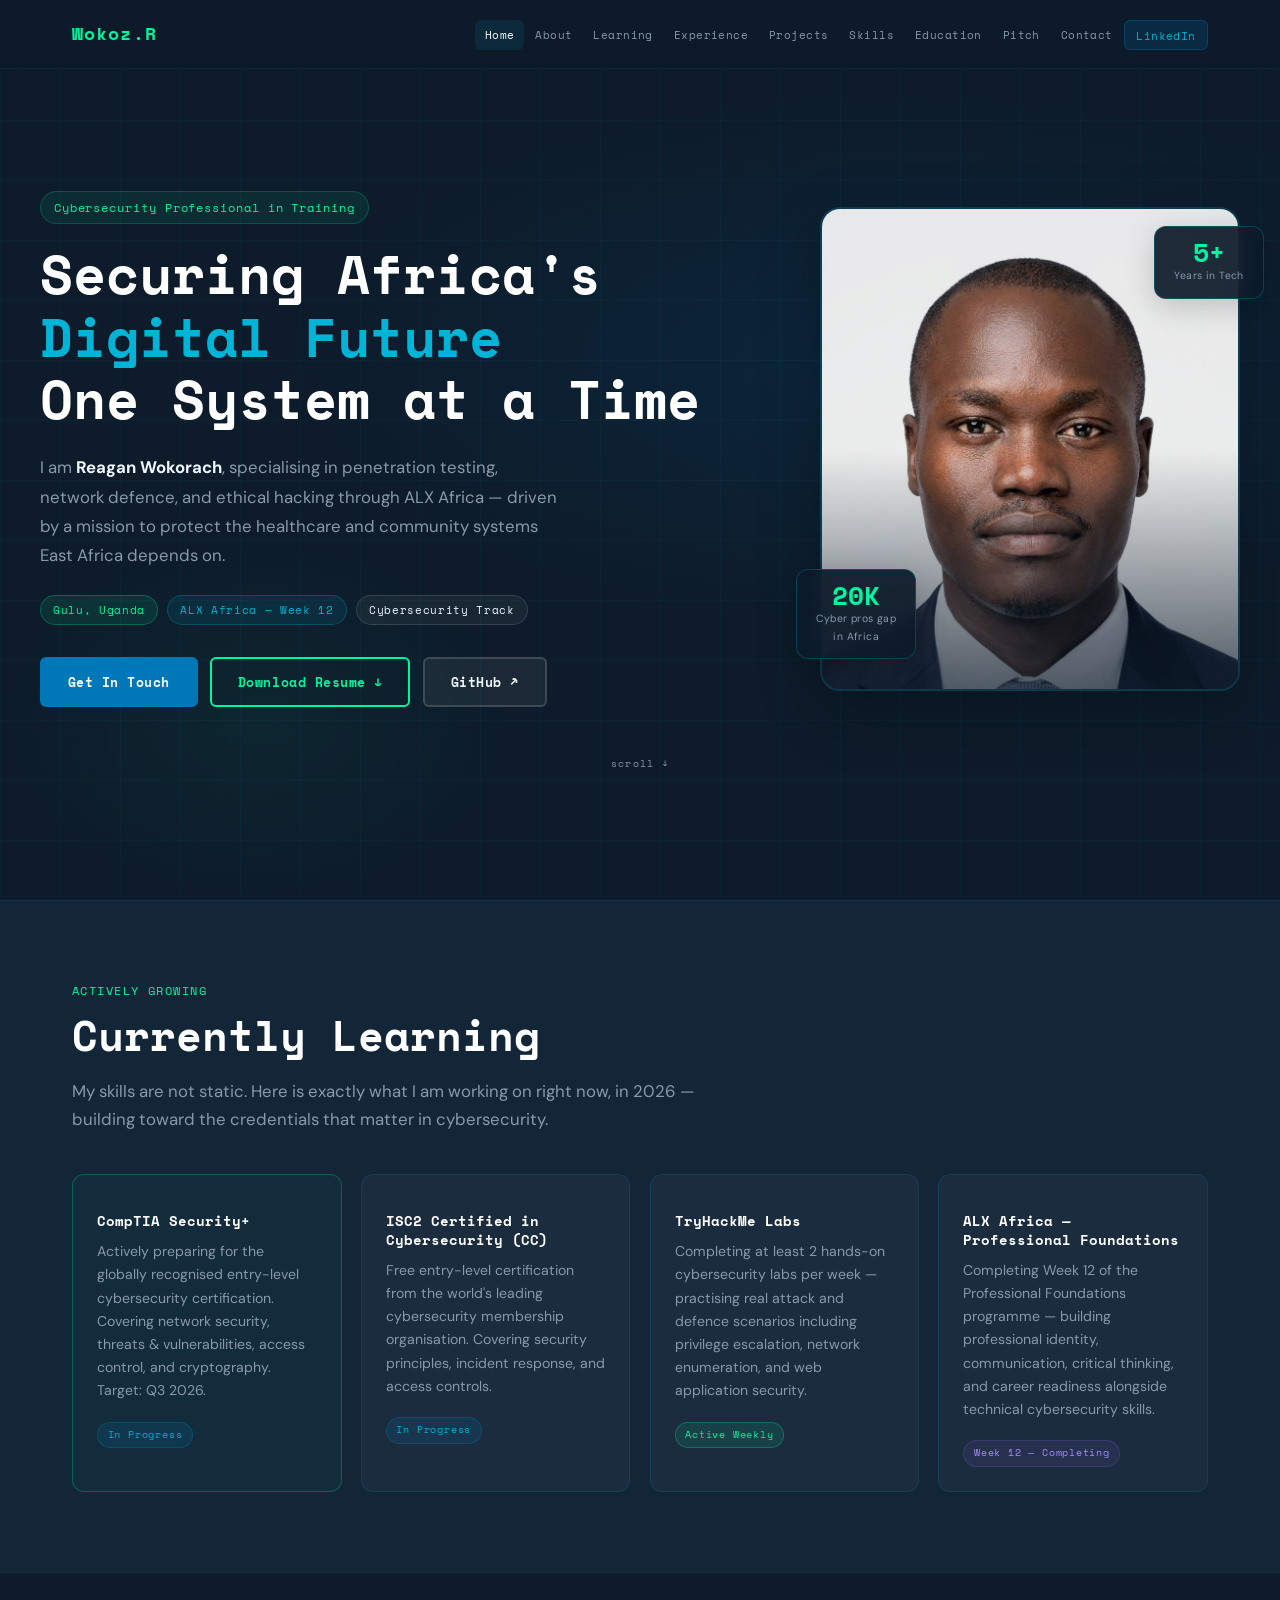
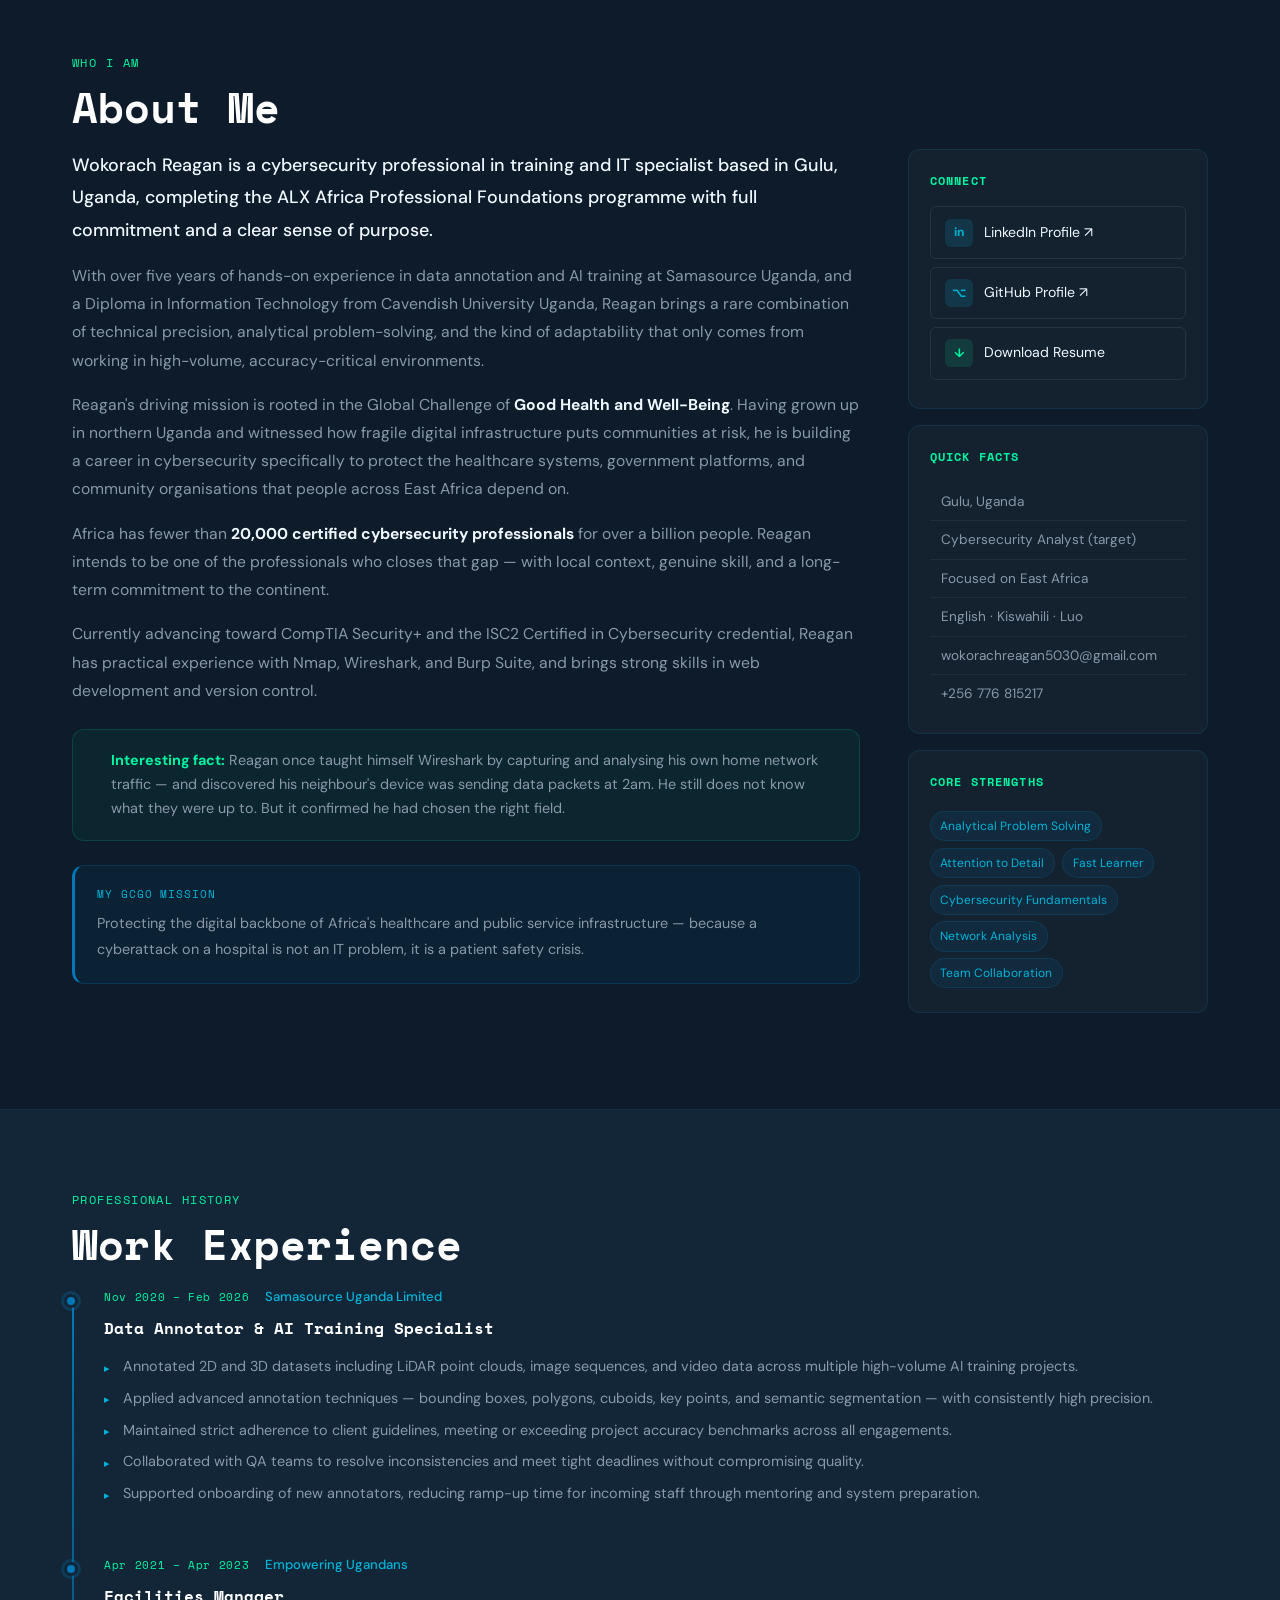
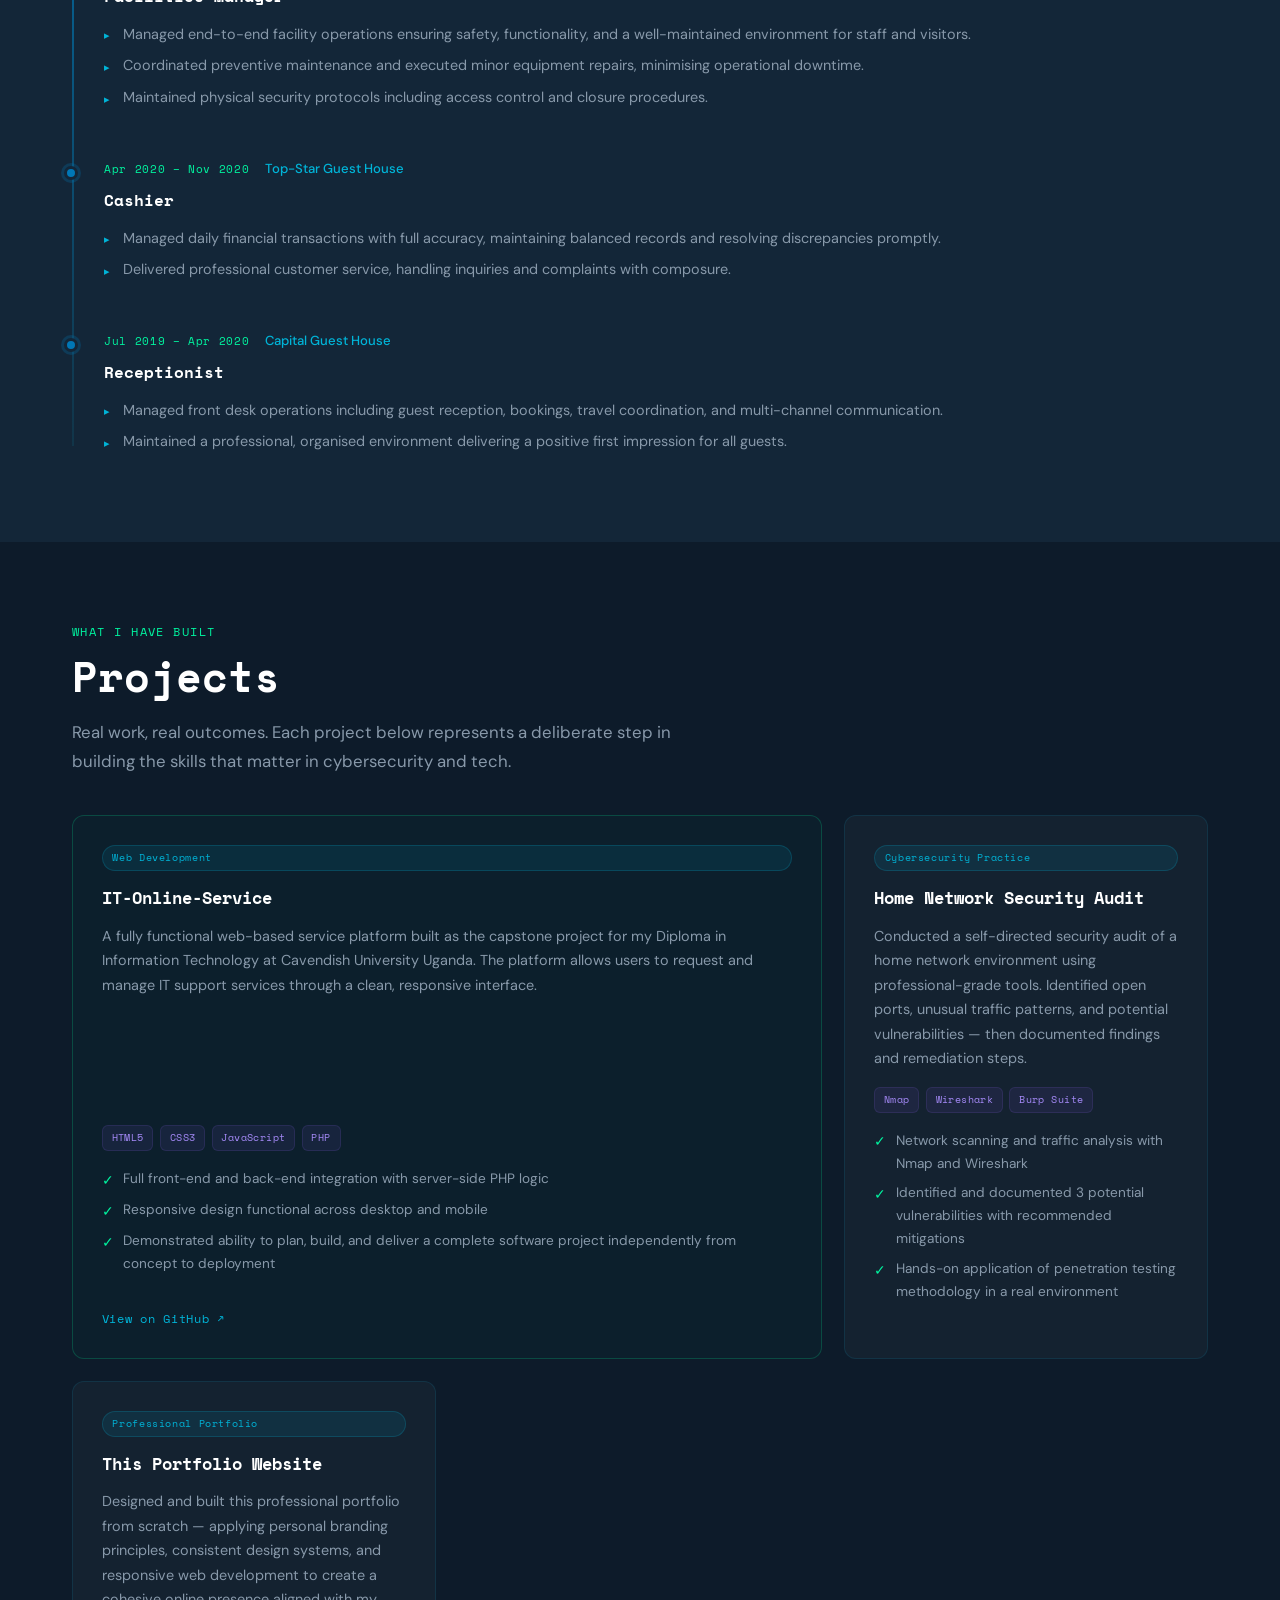
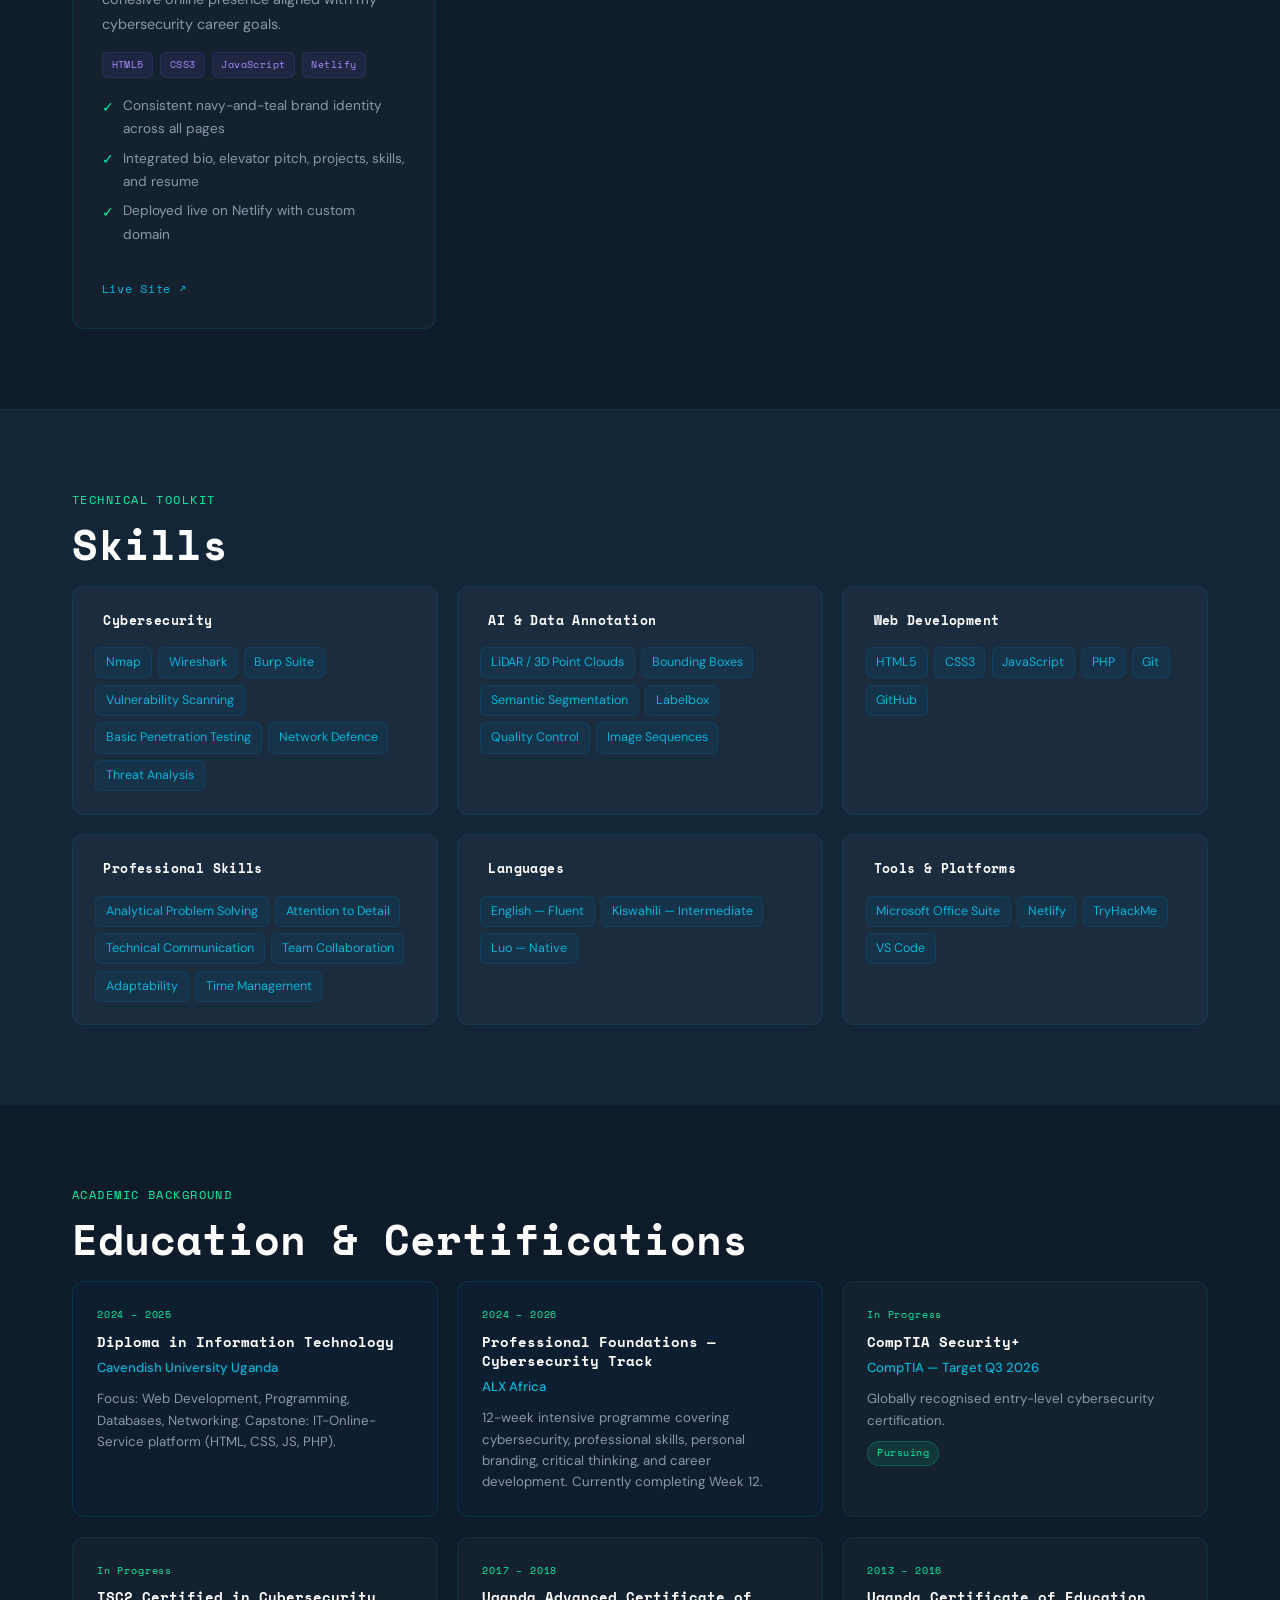
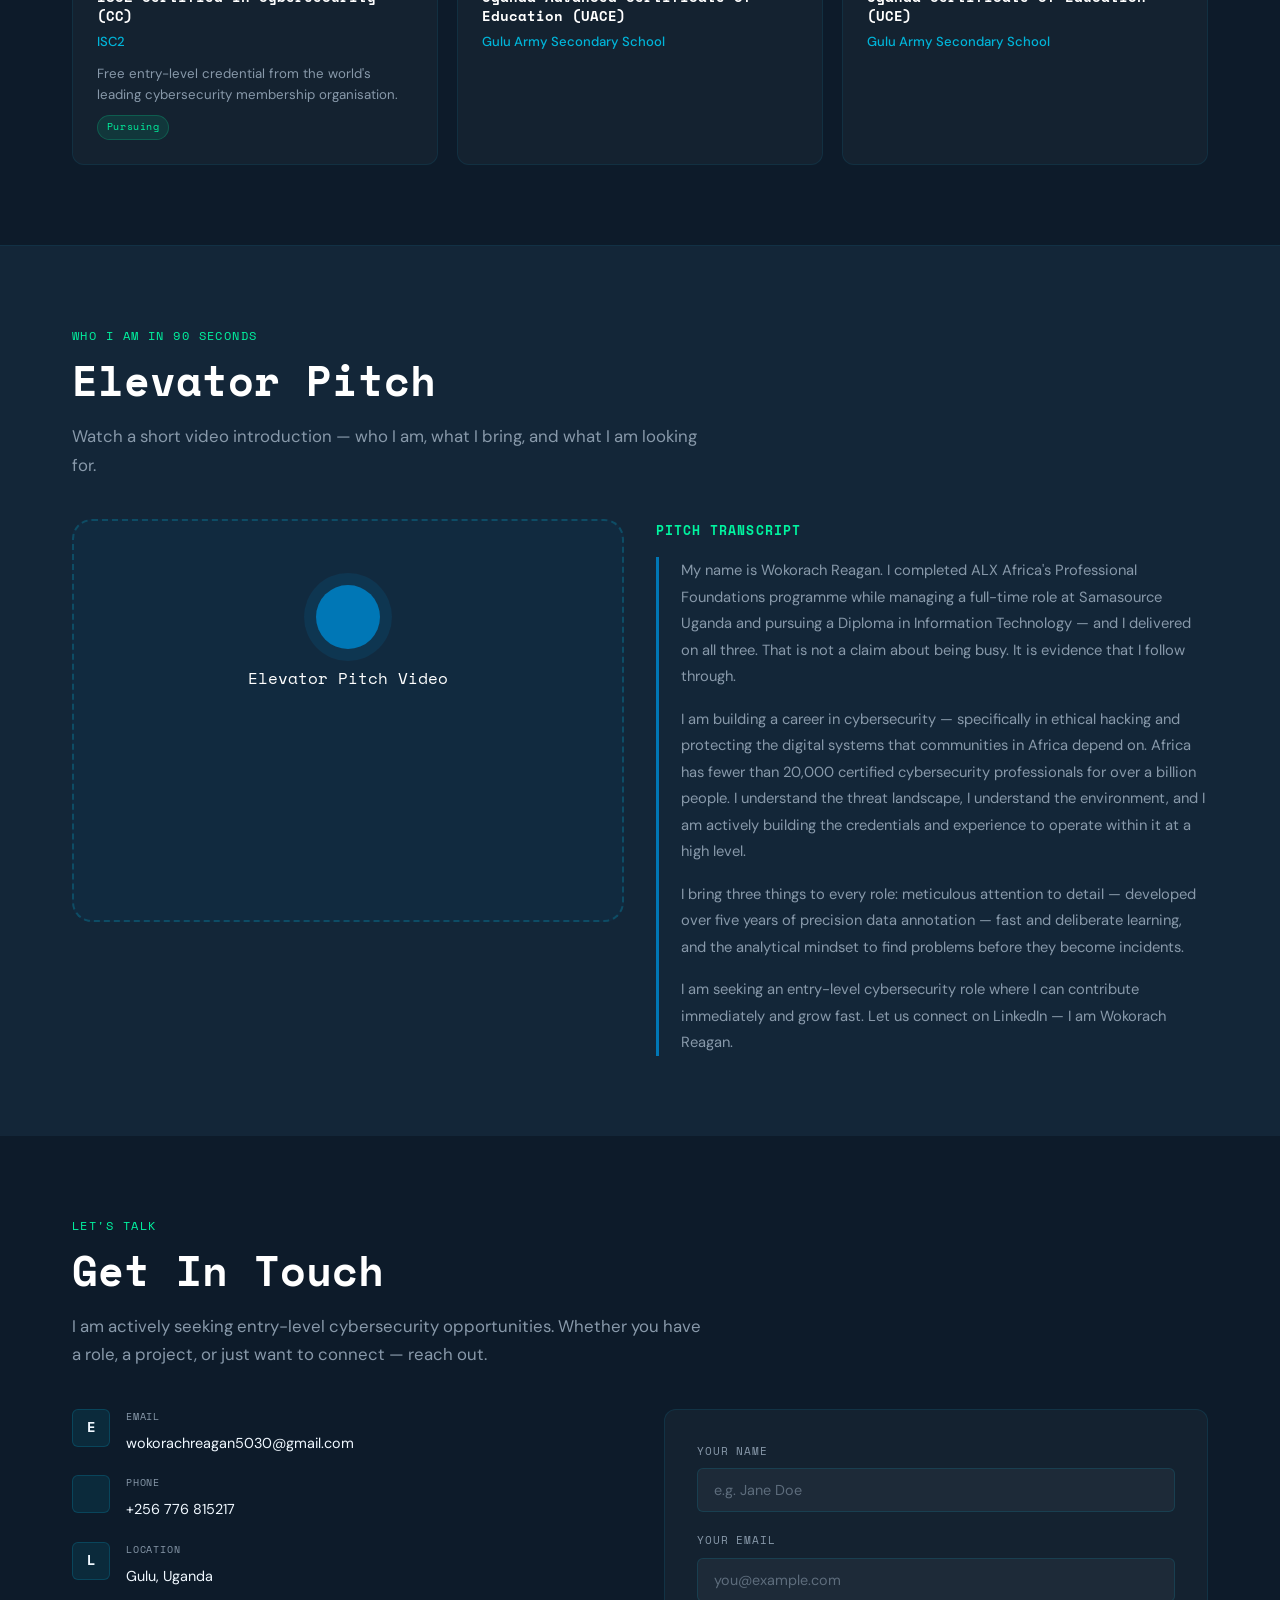
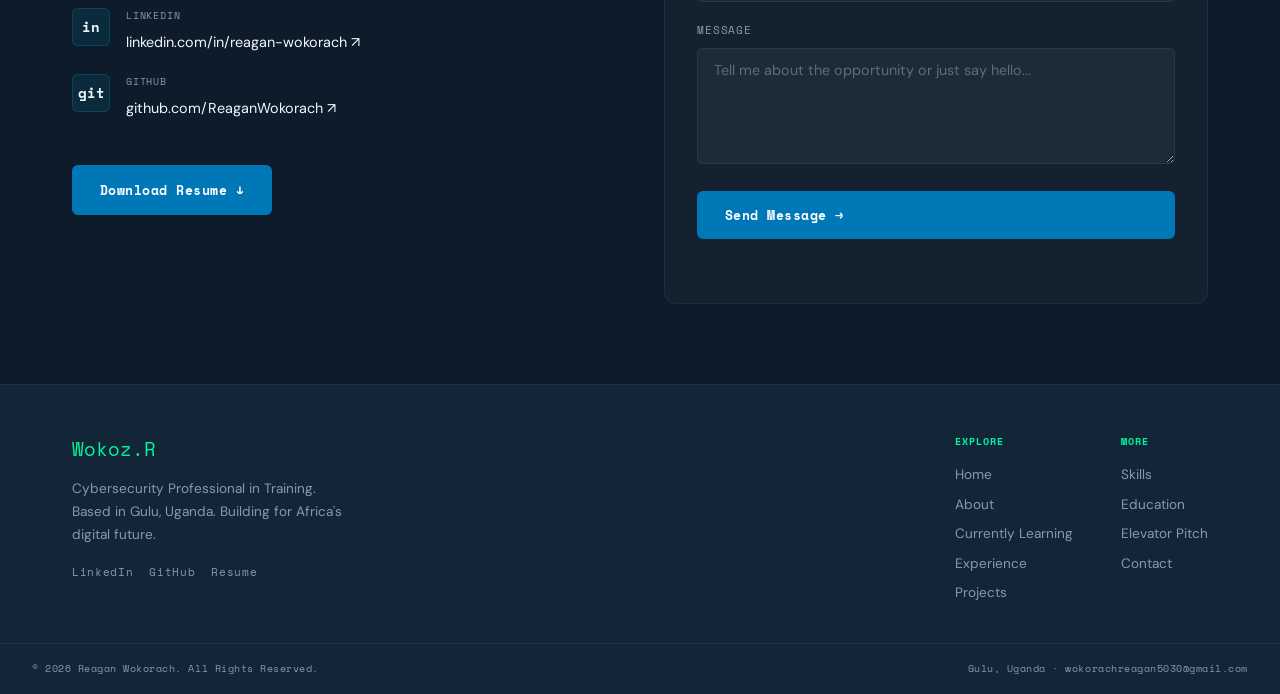
==== commit 8991d85b: "Added video content" ====
--- a/index.html
+++ b/index.html
@@ -557,8 +557,7 @@
           <div class="video-icon"></div>
           <p class="video-label">Elevator Pitch Video</p>
           <p class="video-sub">
-            [Upload your recorded elevator pitch video here — embed from YouTube,
-            Loom, or Google Drive. Replace this placeholder with your video URL.]
+            <video src="myPitch.mp4"></video>
           </p>
         </div>
 
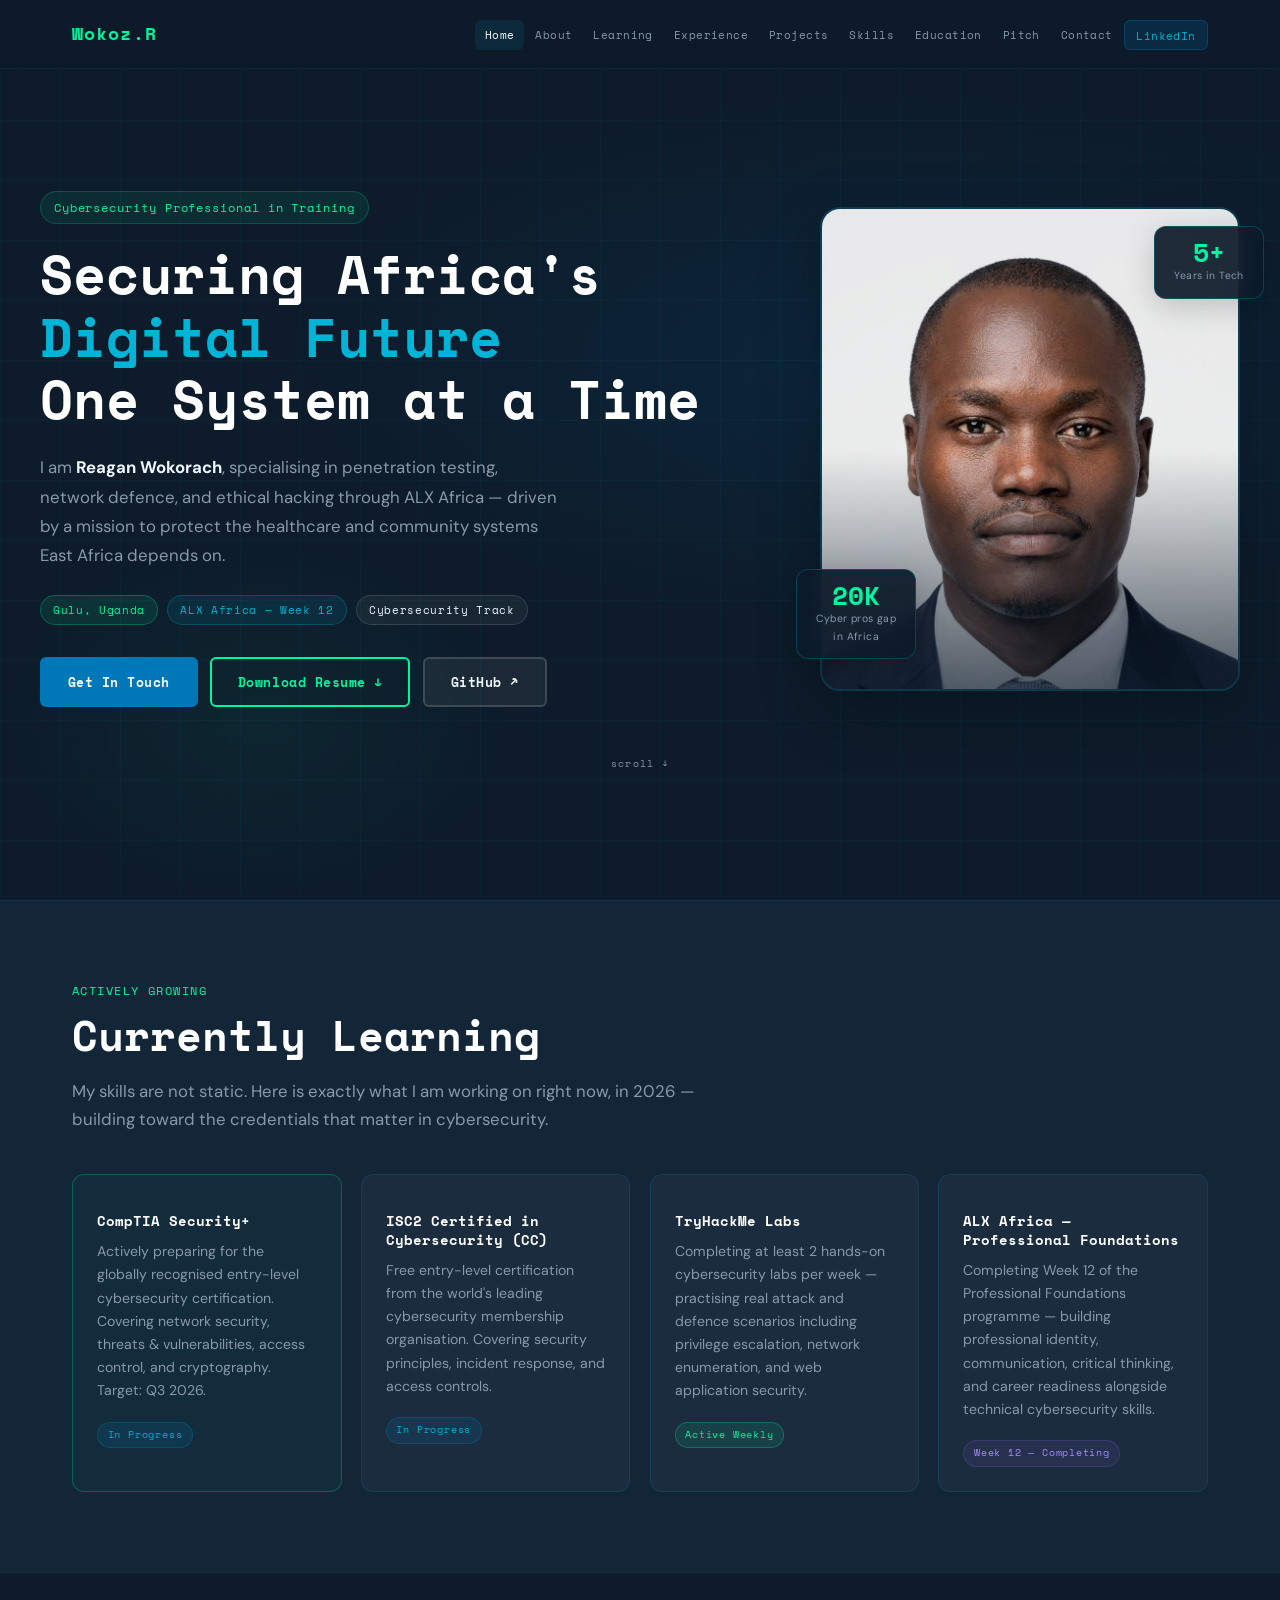
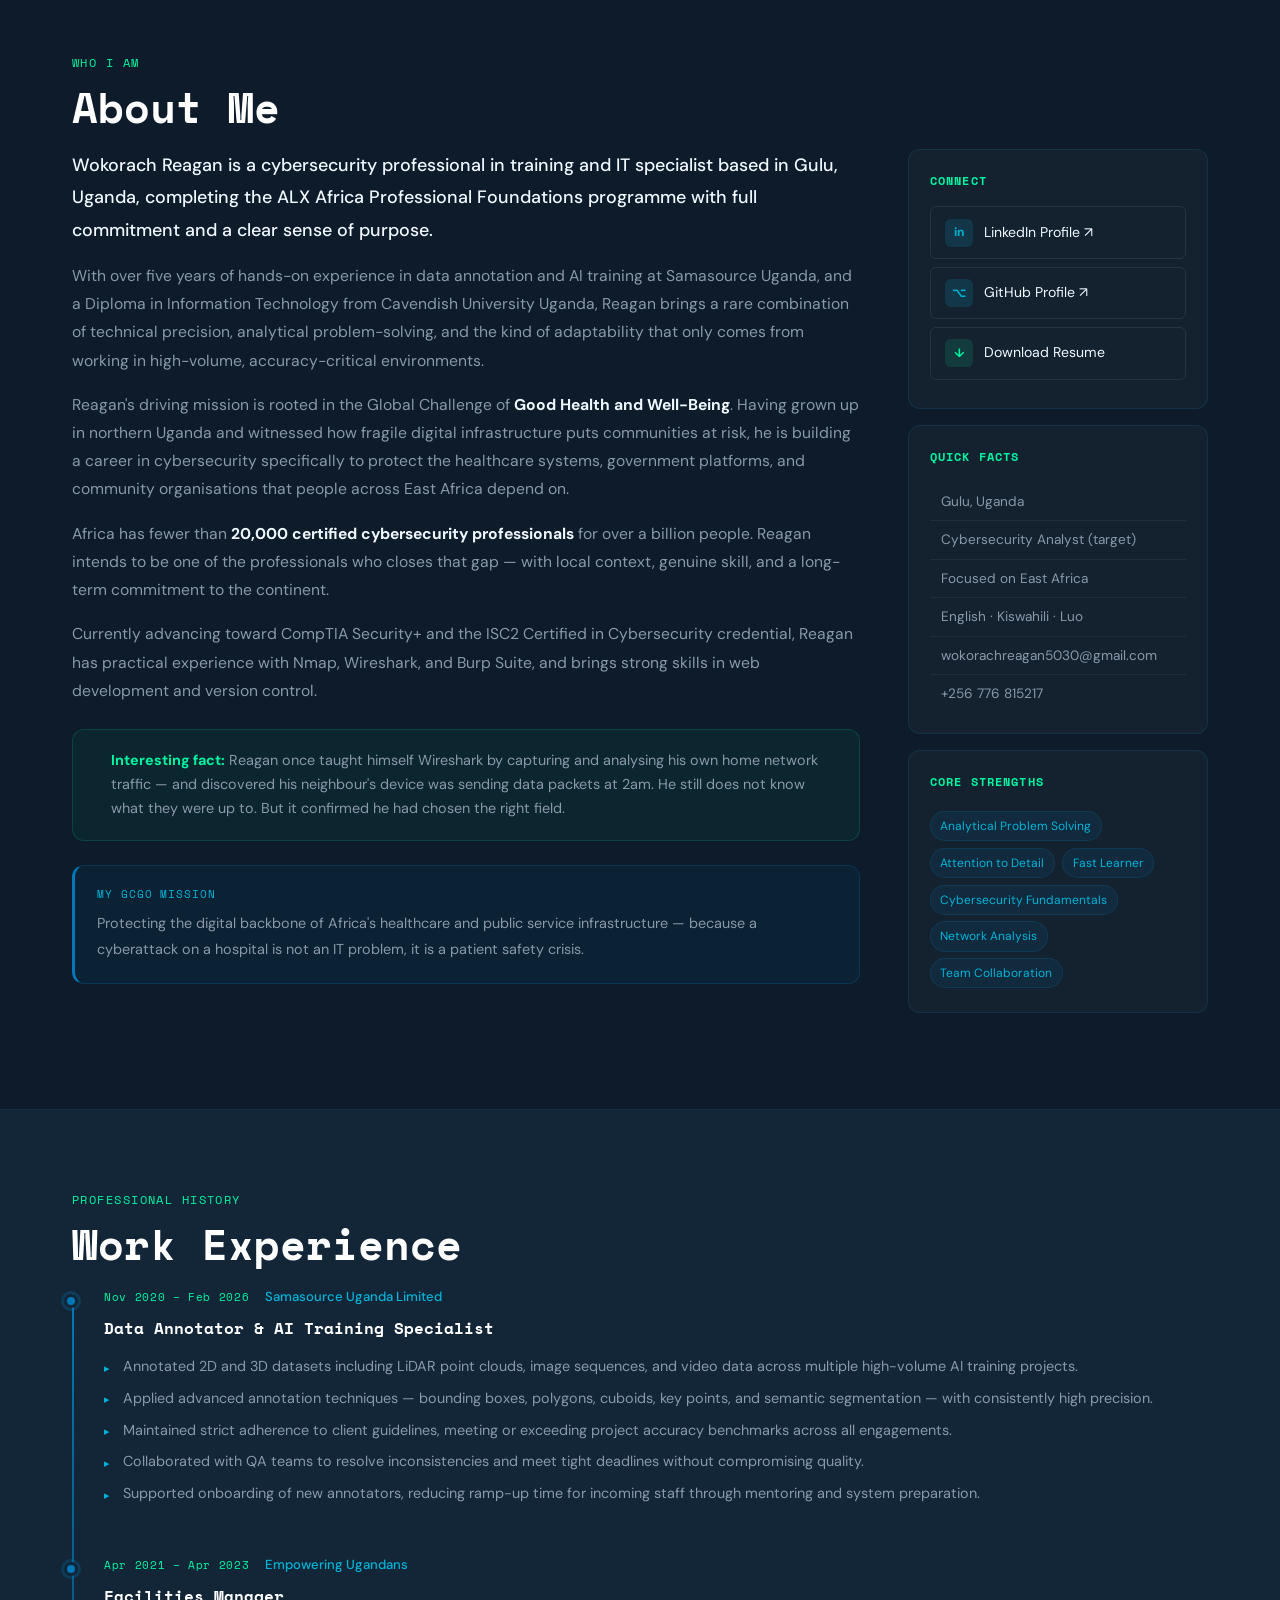
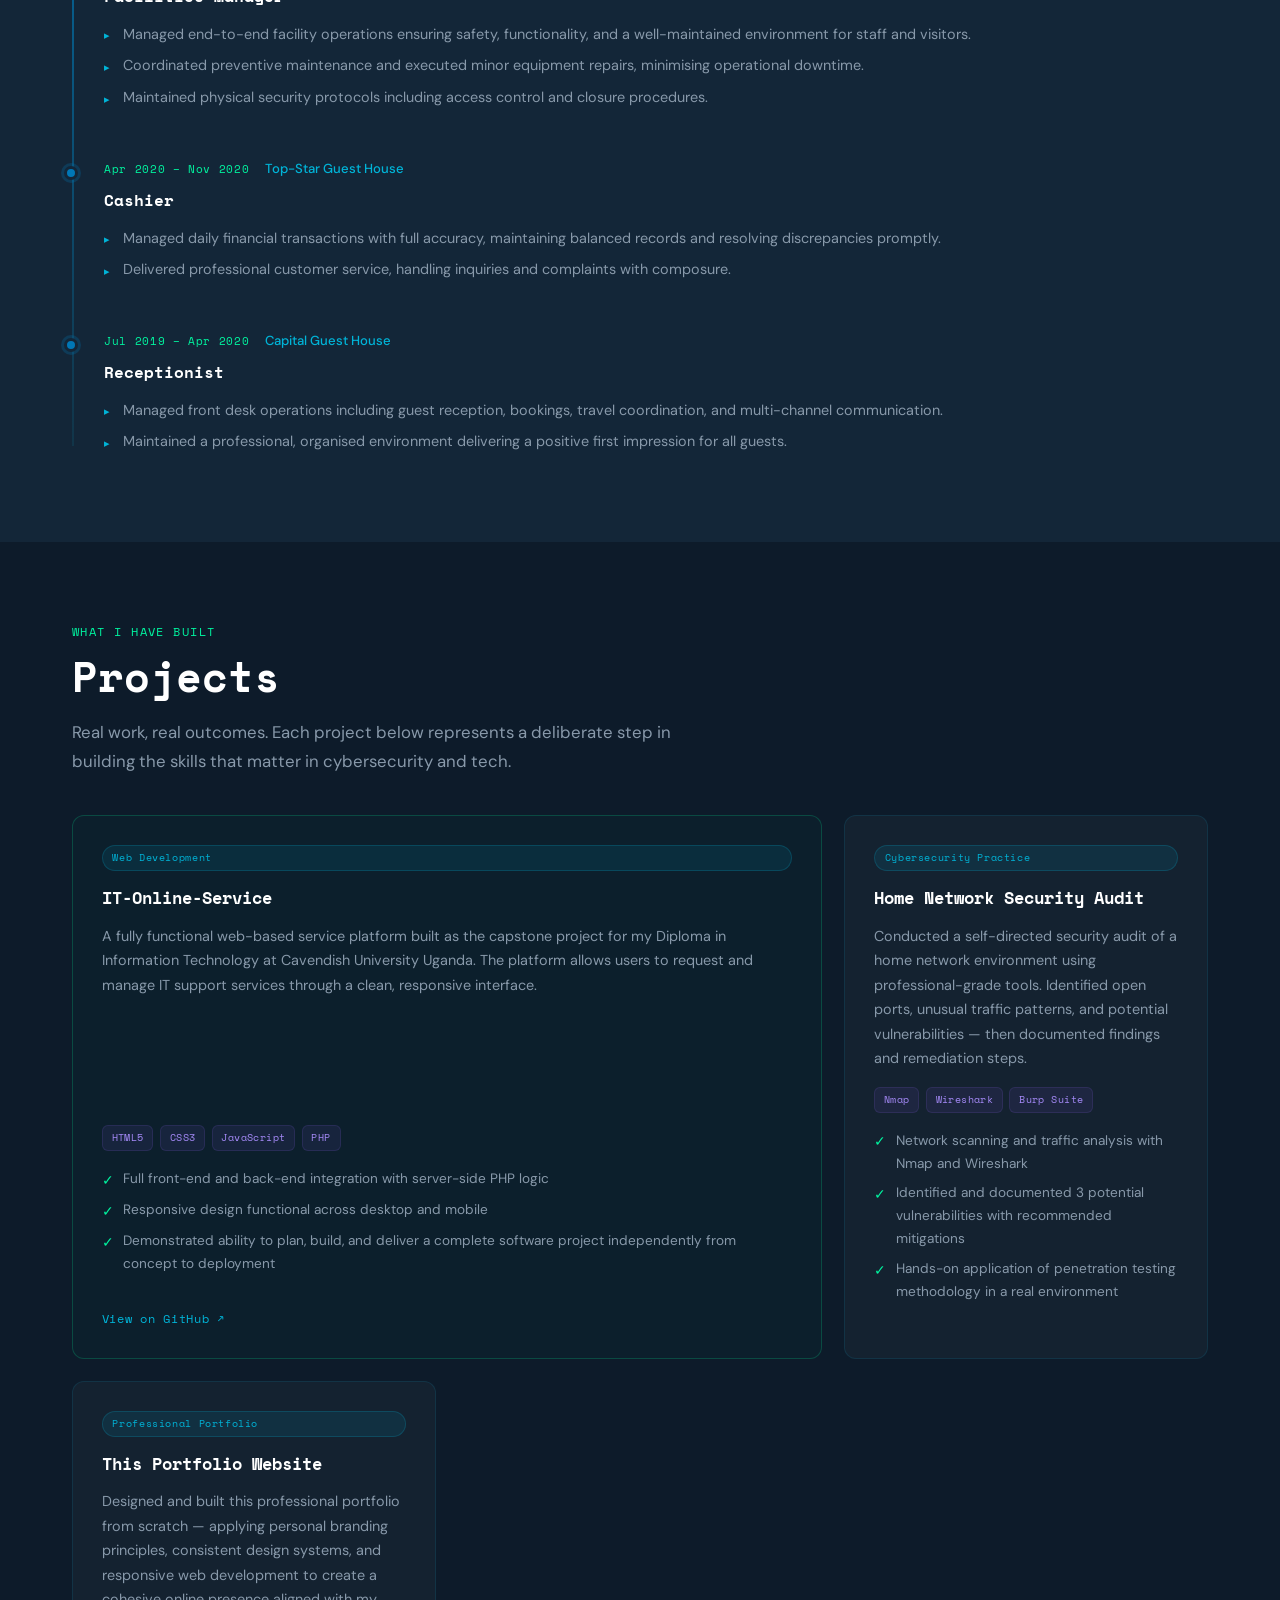
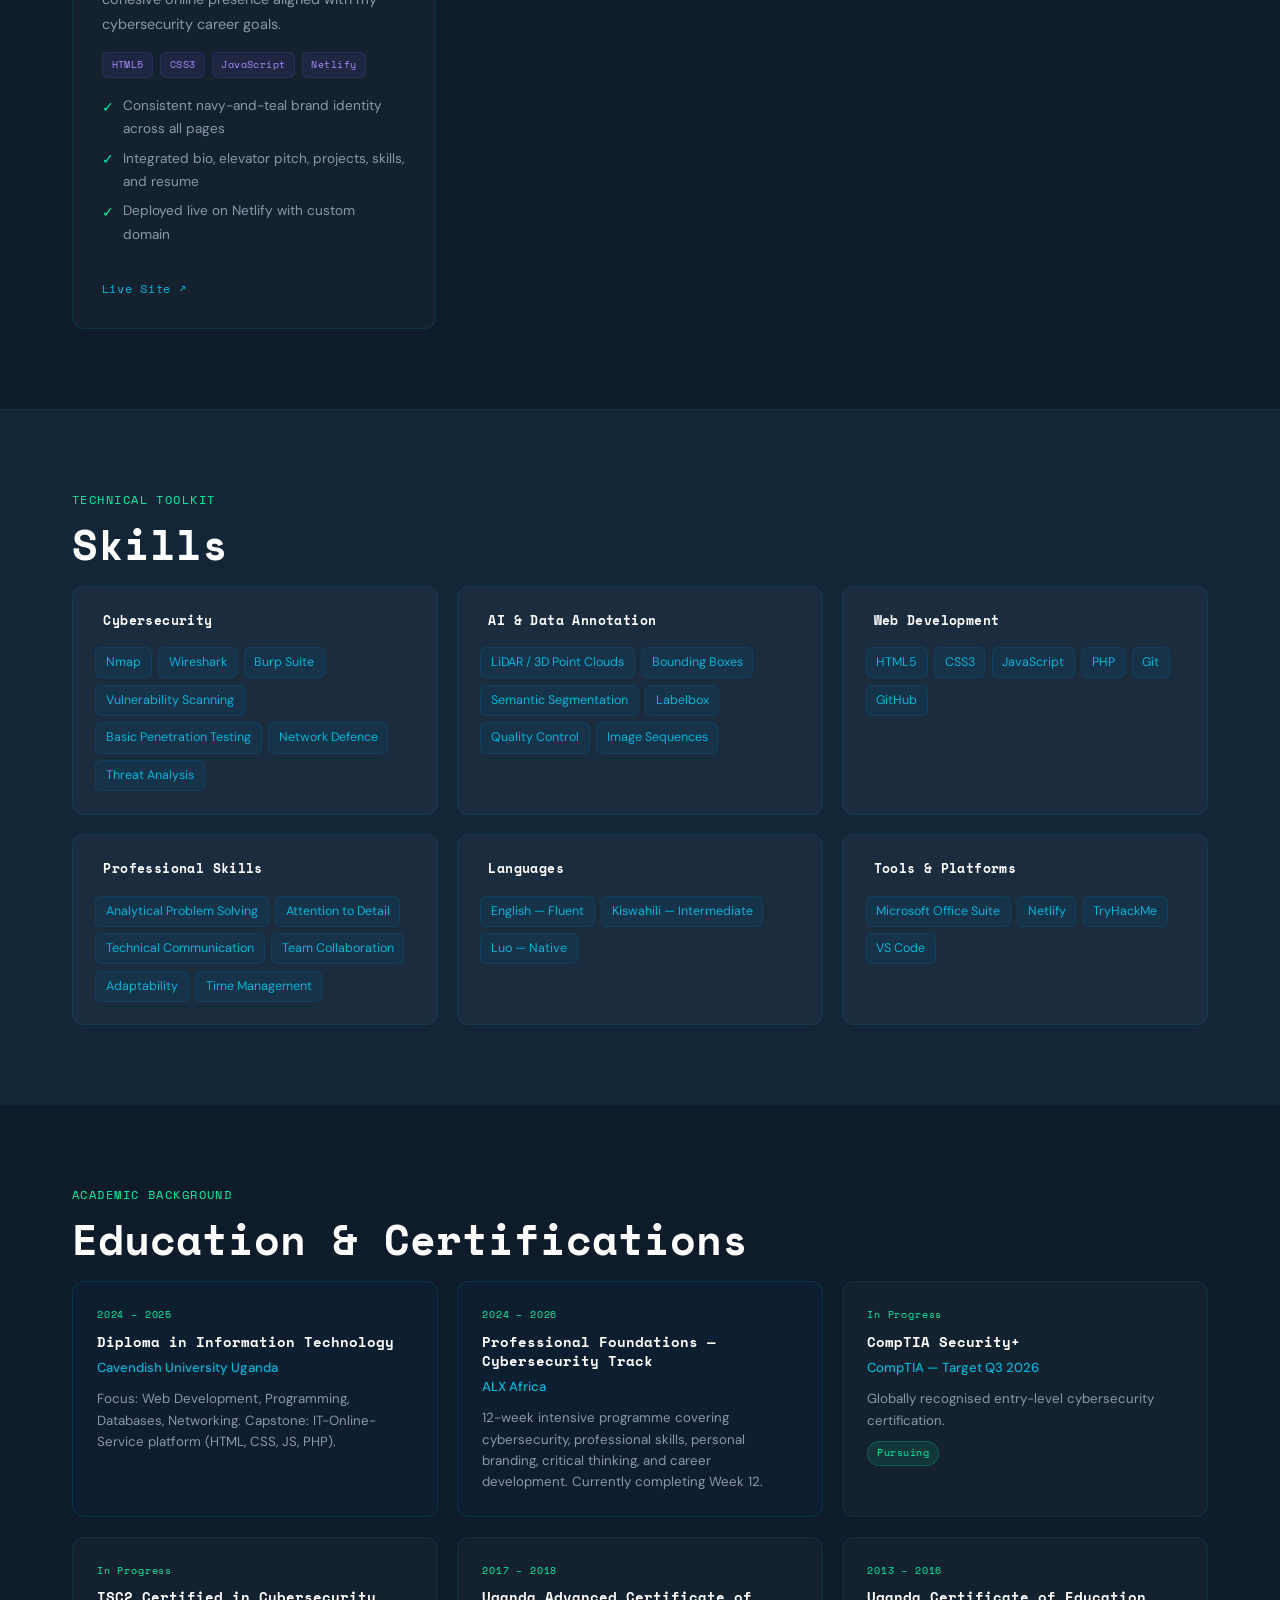
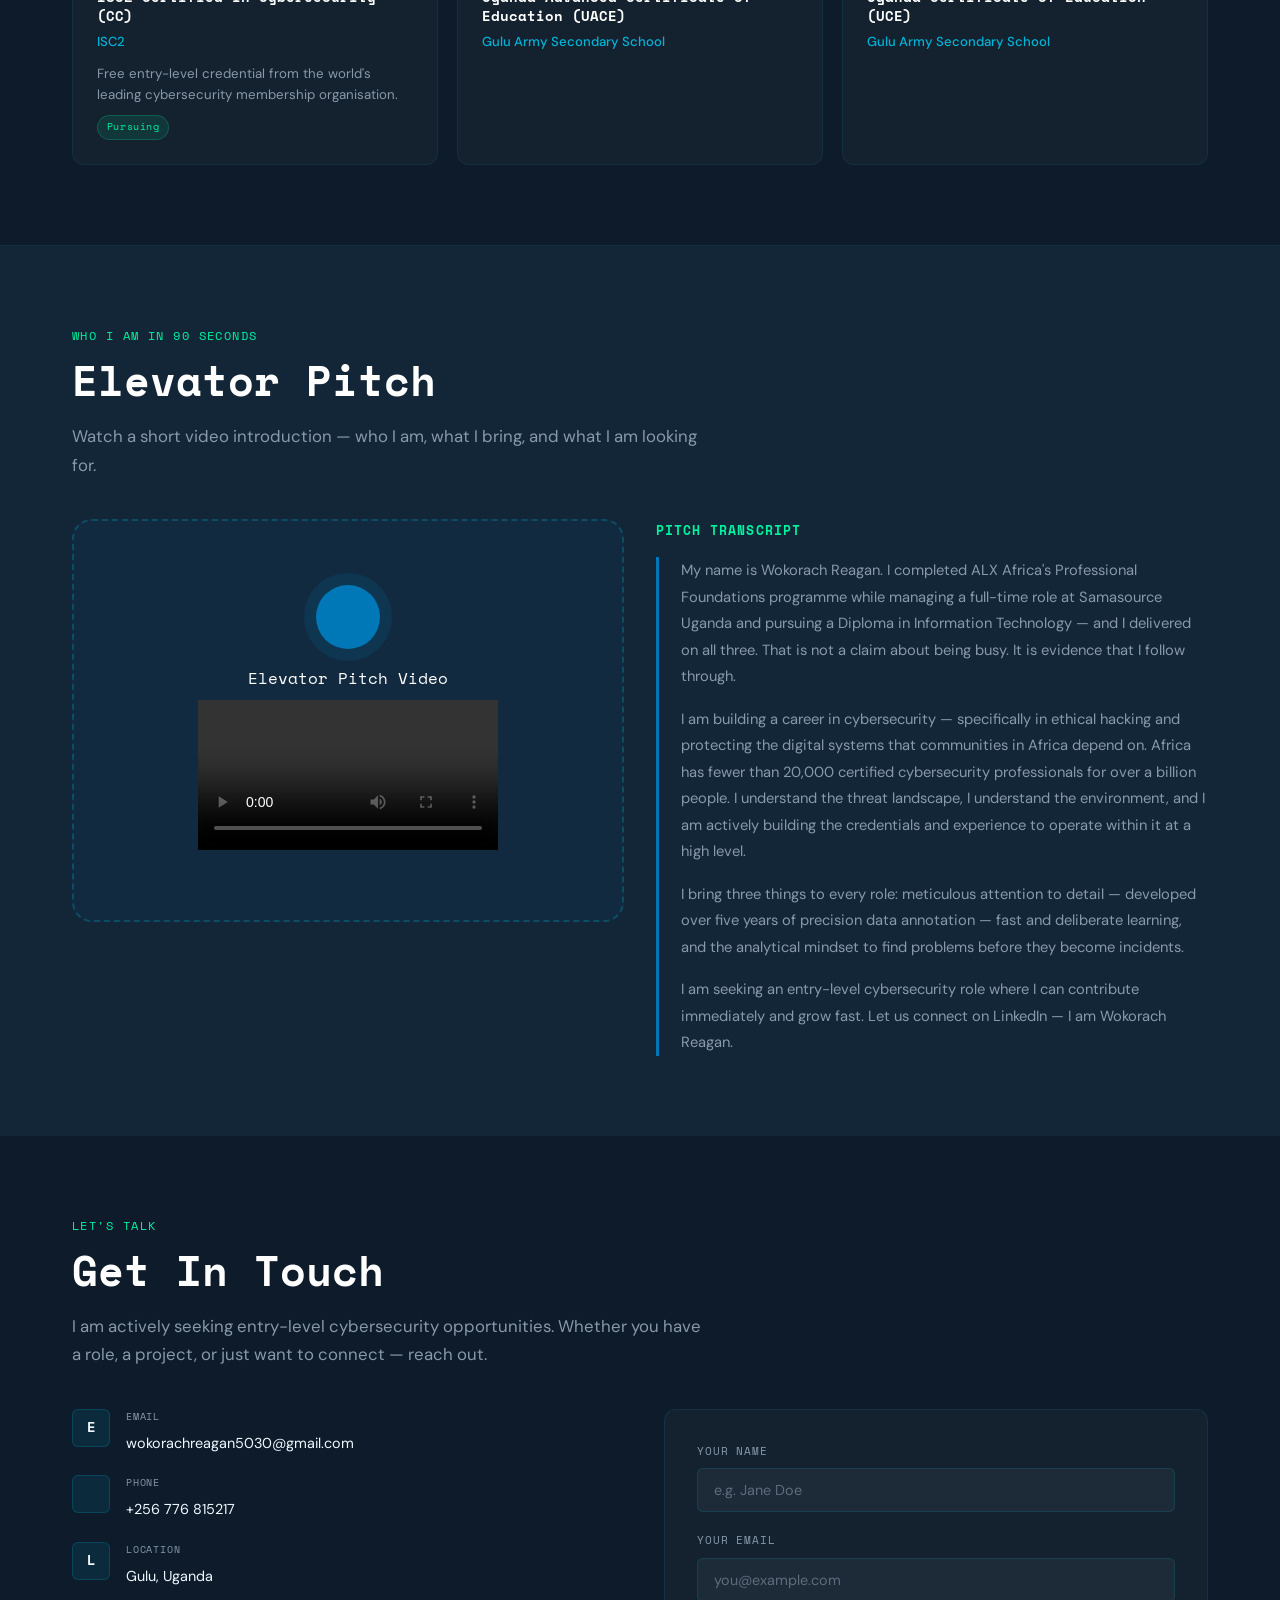
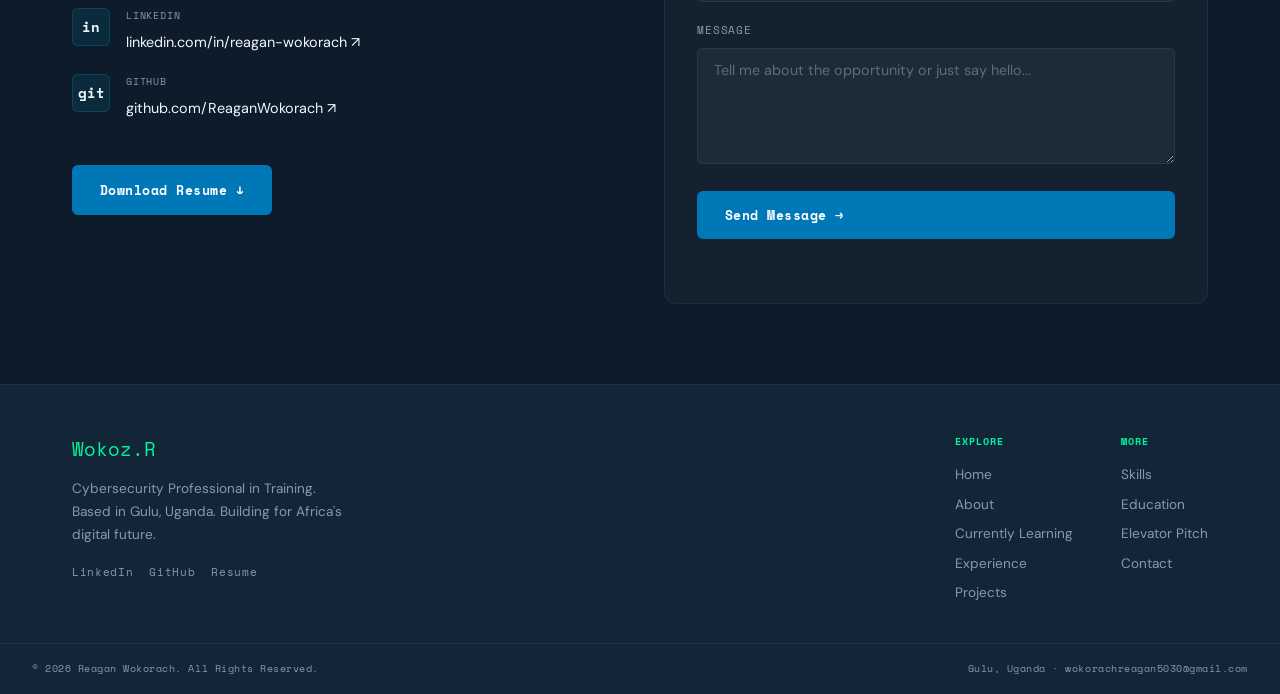
==== commit d51b5076: "Updated the pitch video" ====
--- a/index.html
+++ b/index.html
@@ -557,7 +557,7 @@
           <div class="video-icon"></div>
           <p class="video-label">Elevator Pitch Video</p>
           <p class="video-sub">
-            <video src="myPitch.mp4"></video>
+            <video src="myPitch.mp4" width="100%" height="auto" controls></video>
           </p>
         </div>
 
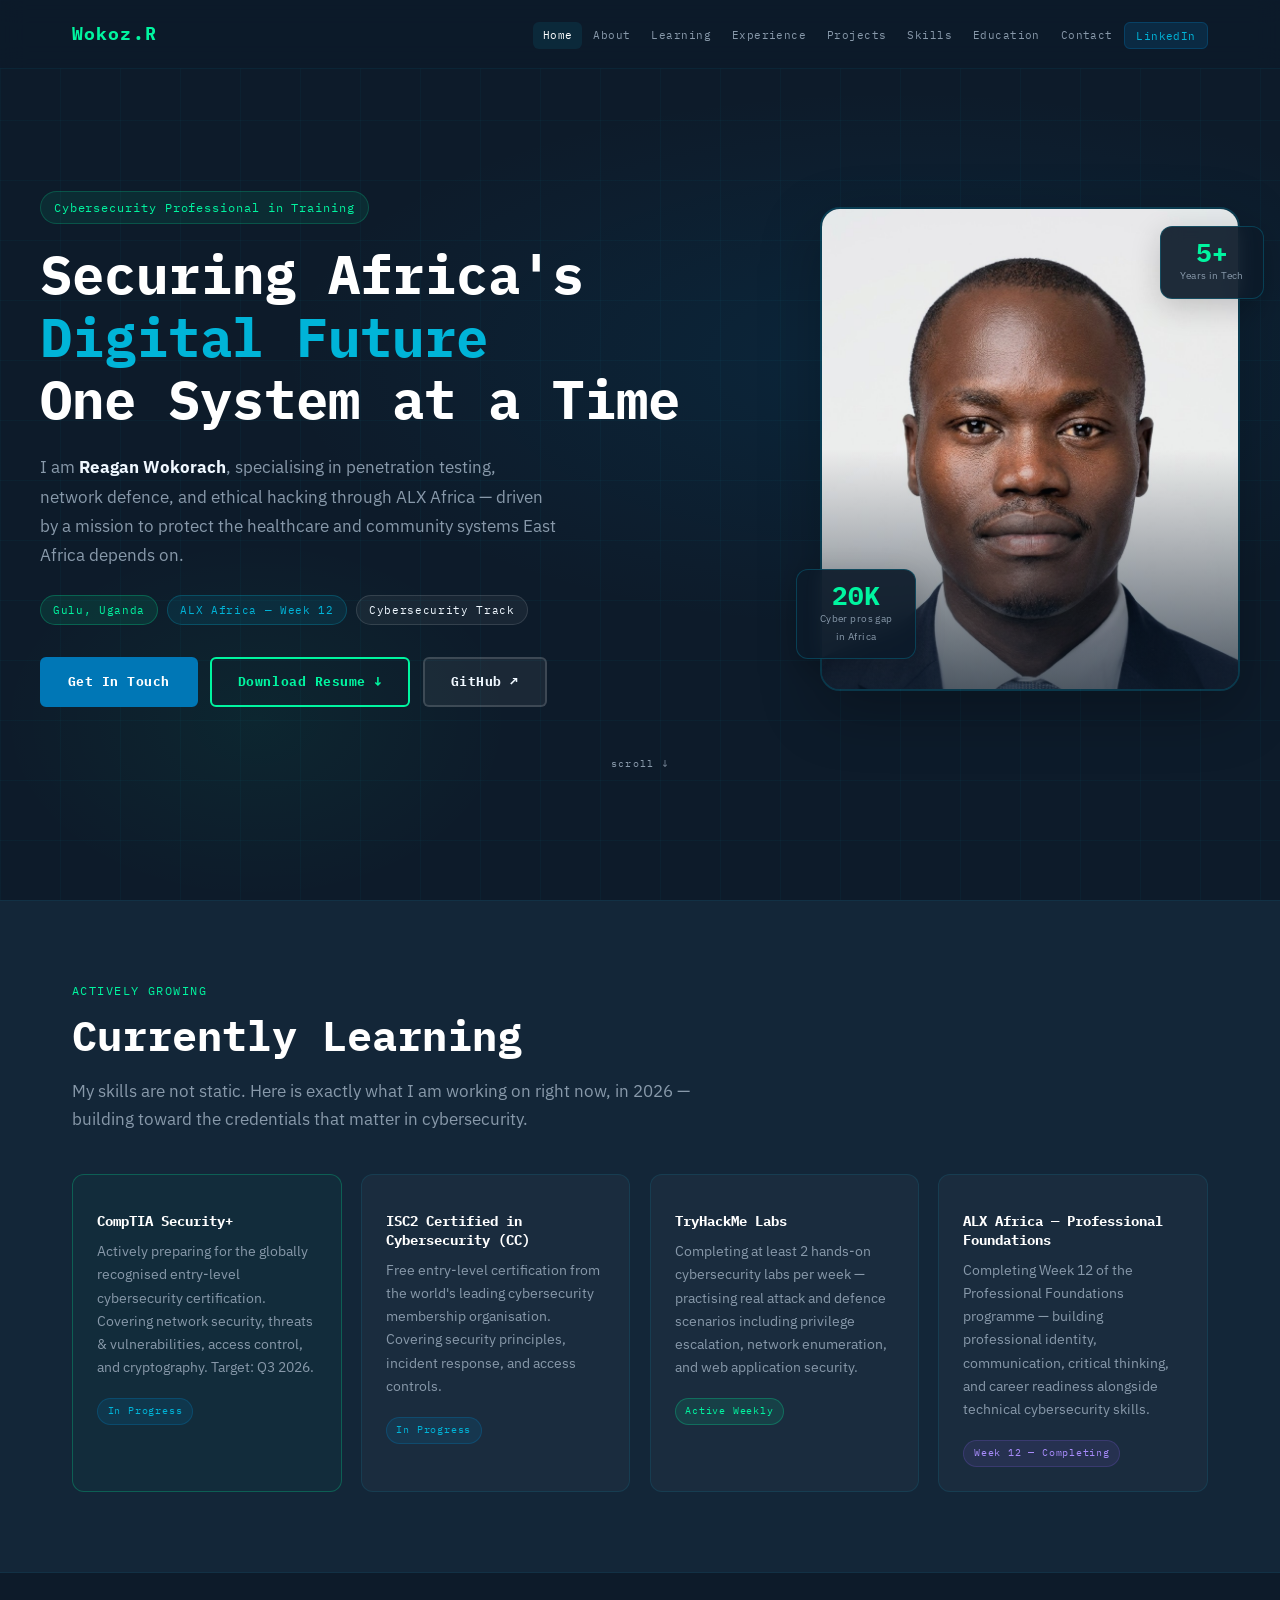
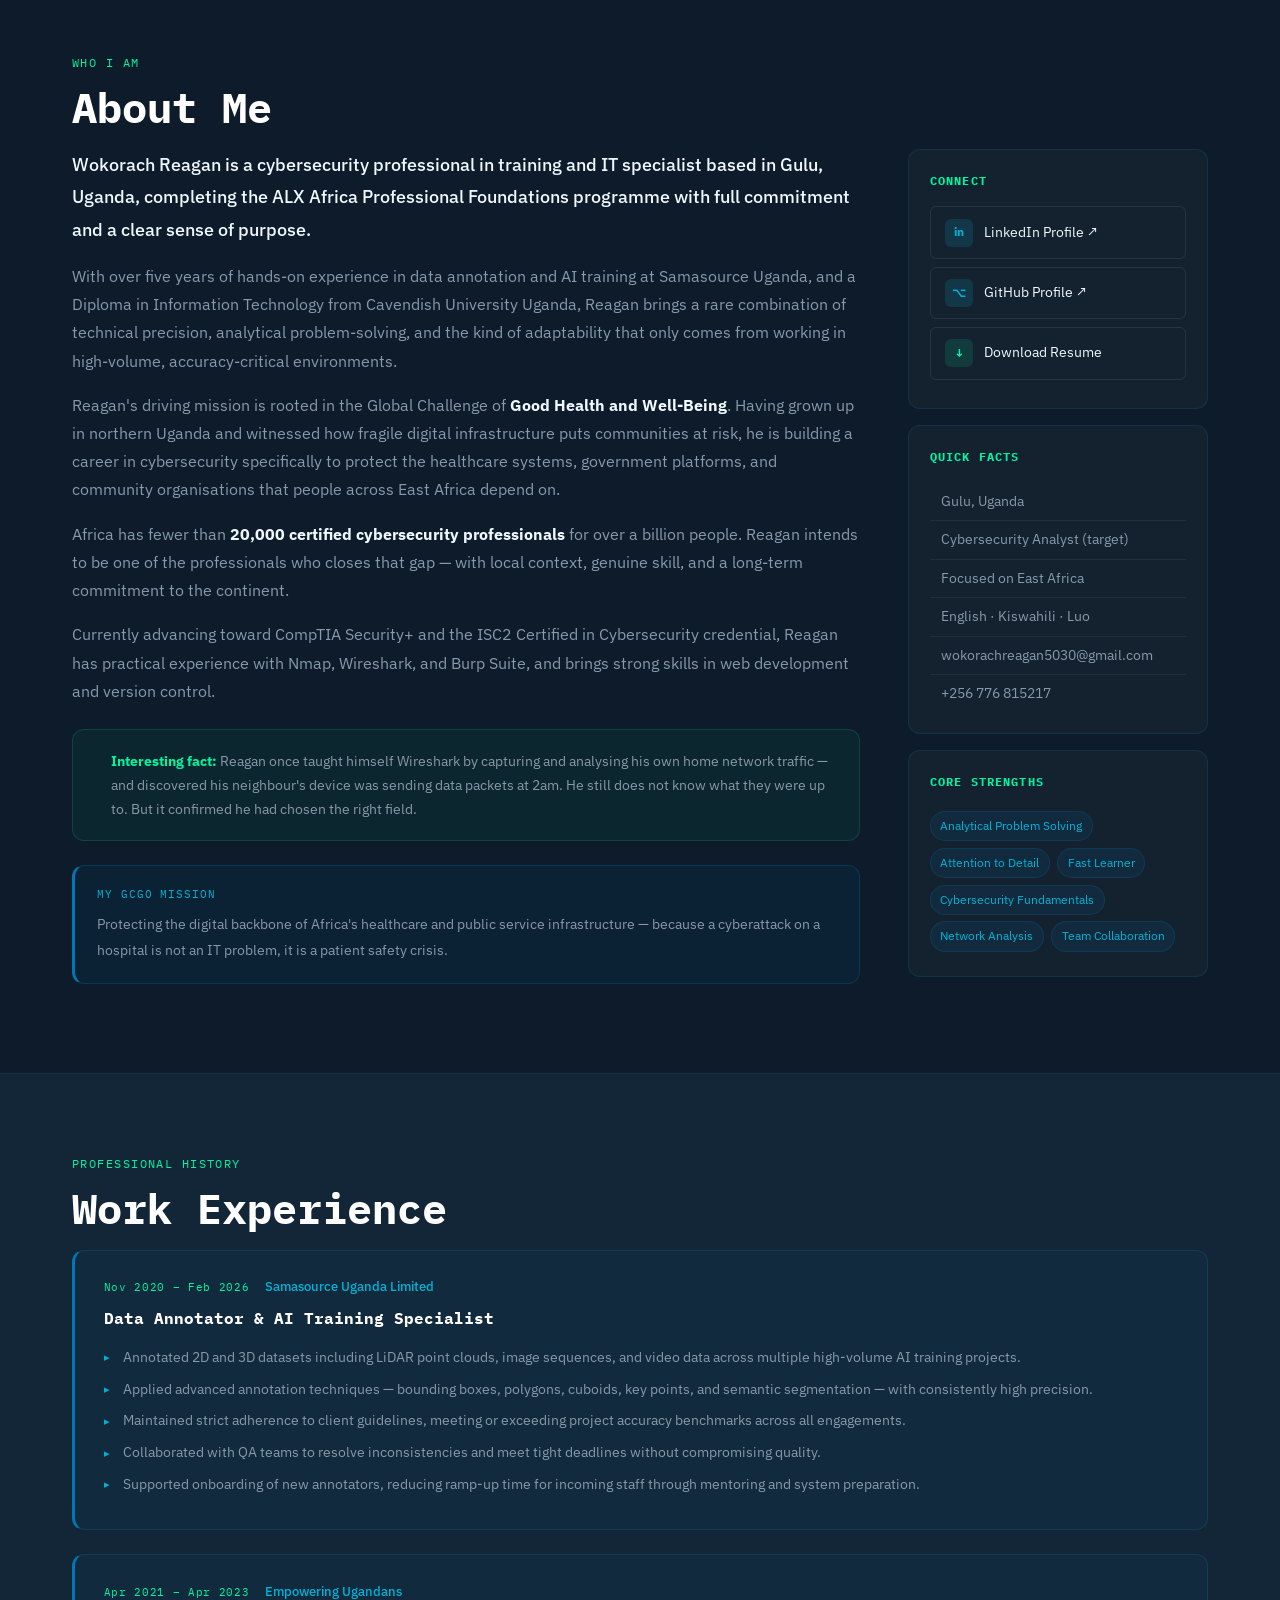
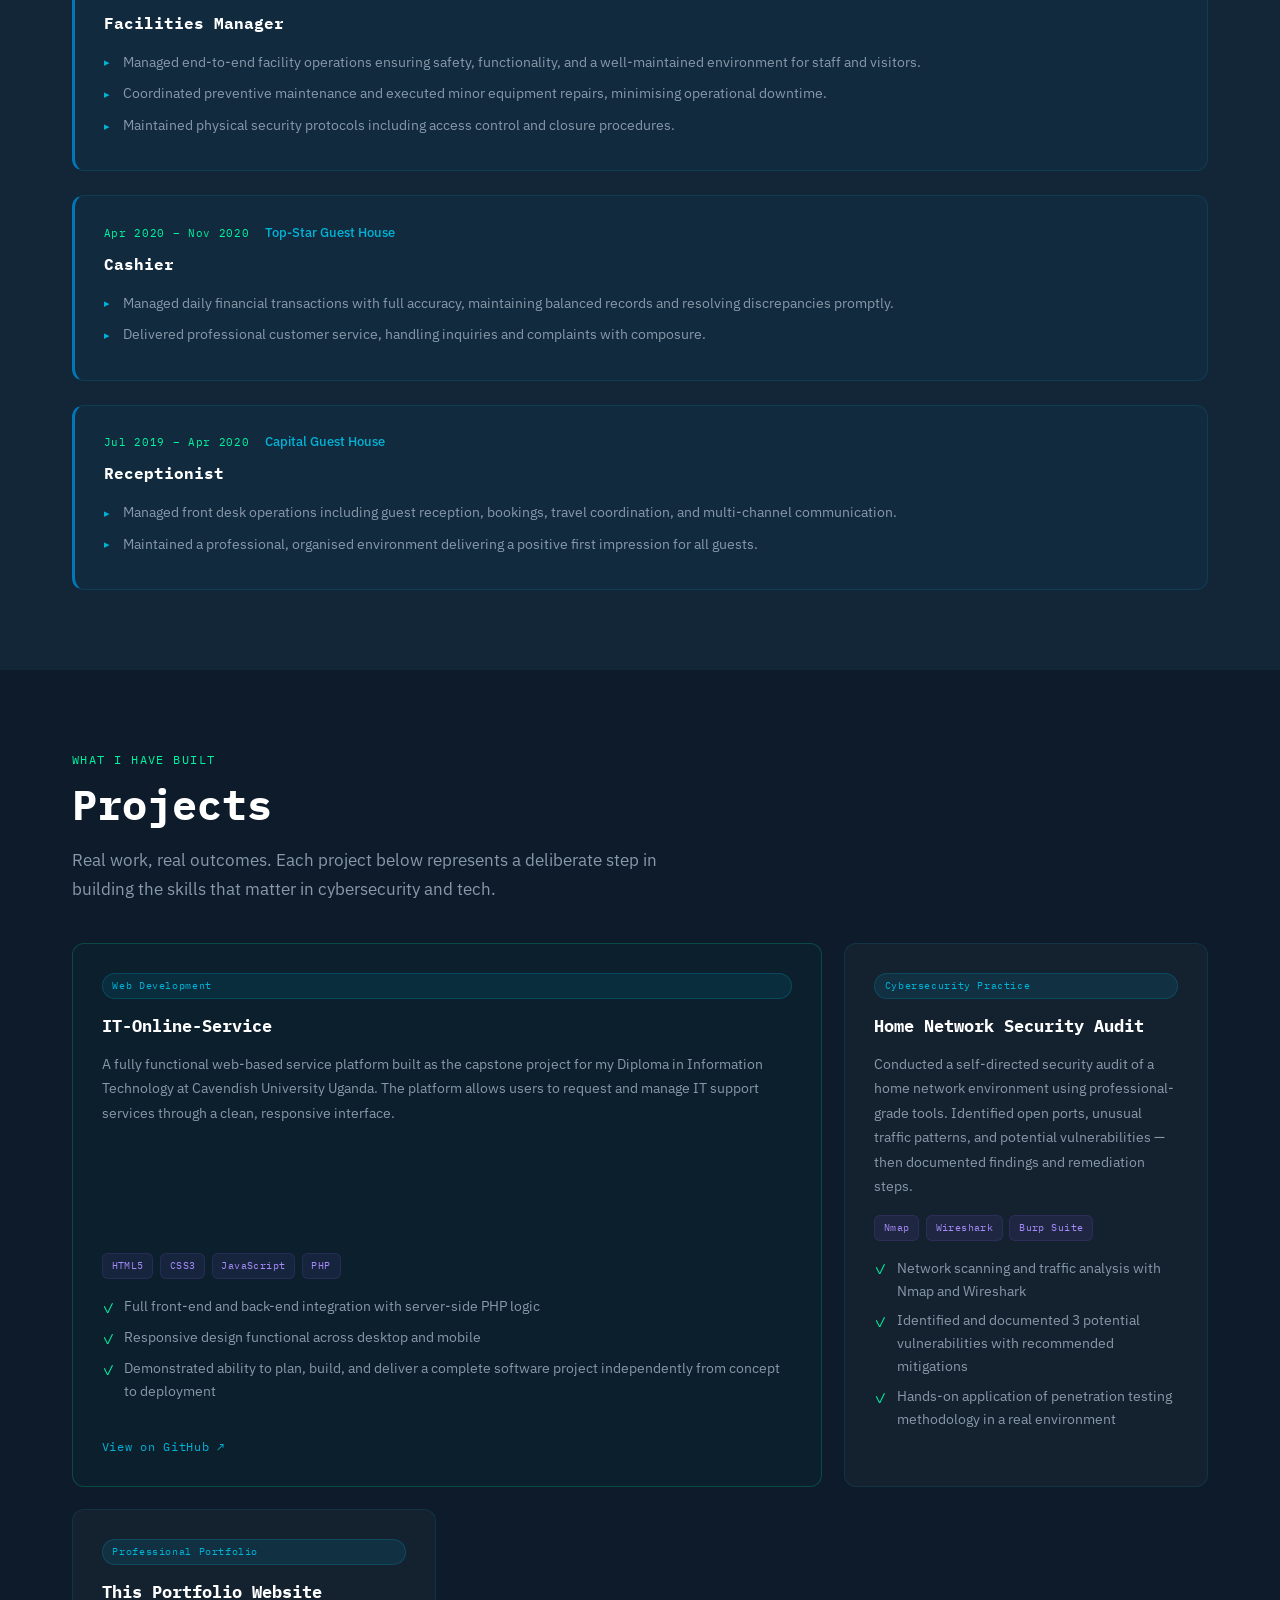
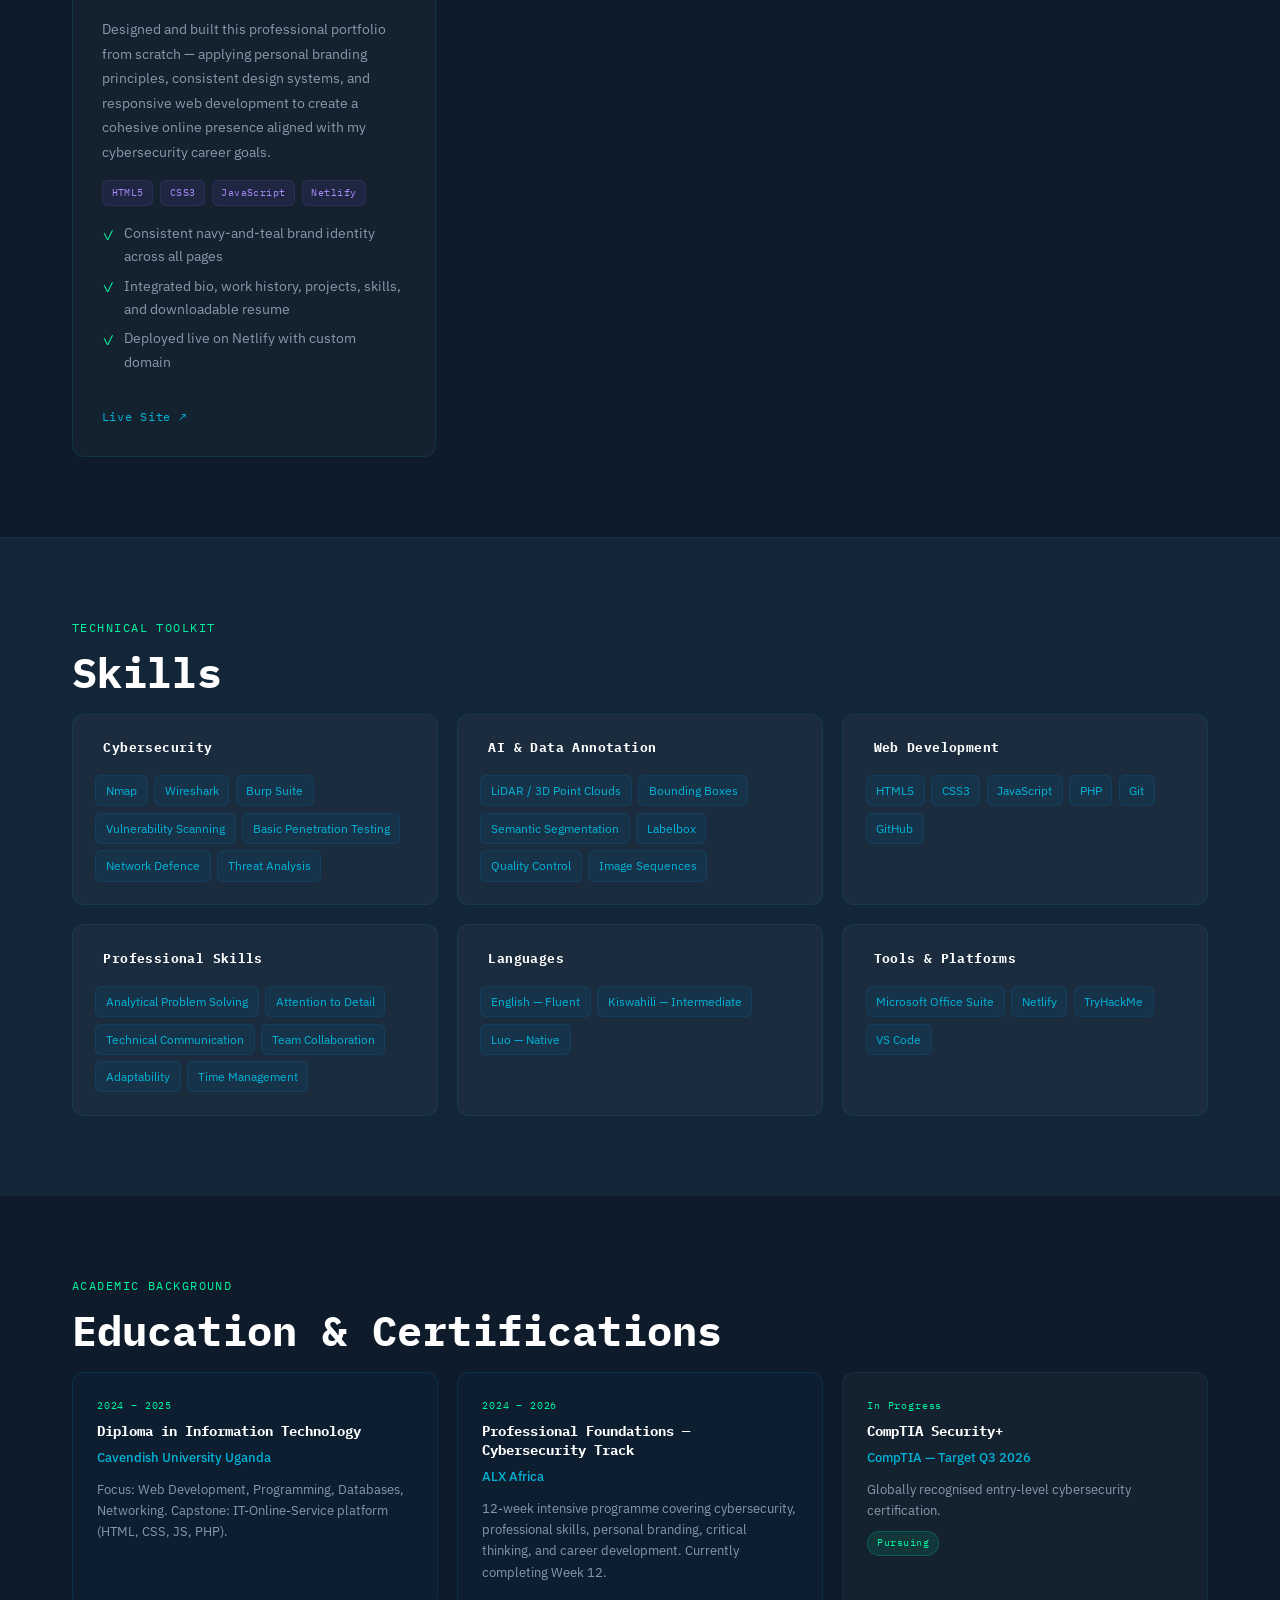
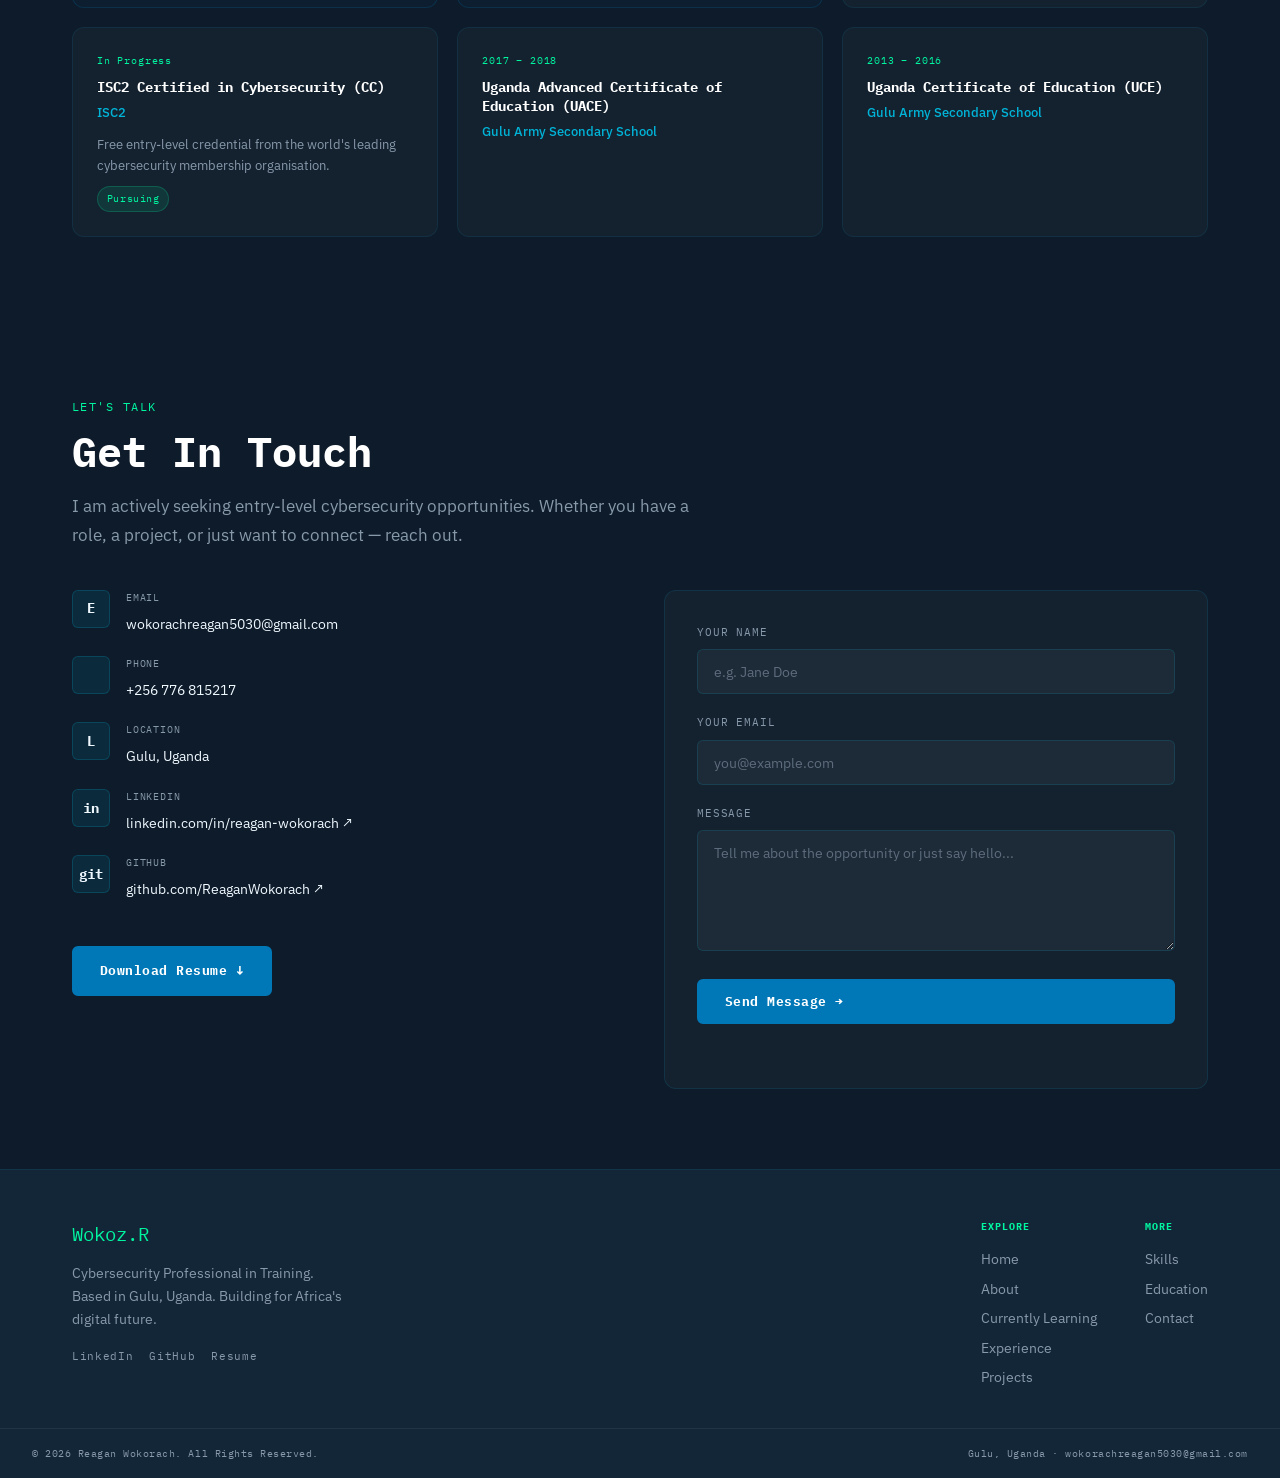
==== commit f9f16737: "Uploaded all the files - Updated files" ====
--- a/index.html
+++ b/index.html
@@ -8,7 +8,7 @@
   <title>Reagan Wokorach | Cybersecurity Portfolio</title>
   <link rel="preconnect" href="https://fonts.googleapis.com" />
   <link rel="preconnect" href="https://fonts.gstatic.com" crossorigin />
-  <link href="https://fonts.googleapis.com/css2?family=Space+Mono:wght@400;700&family=DM+Sans:wght@300;400;500;600;700&display=swap" rel="stylesheet" />
+  <link href="https://fonts.googleapis.com/css2?family=IBM+Plex+Mono:wght@400;500;600;700&family=IBM+Plex+Sans:wght@300;400;500;600;700&display=swap" rel="stylesheet" />
   <link rel="stylesheet" href="style.css" />
 </head>
 <body>
@@ -28,7 +28,6 @@
         <li><a href="#projects">Projects</a></li>
         <li><a href="#skills">Skills</a></li>
         <li><a href="#education">Education</a></li>
-        <li><a href="#pitch">Pitch</a></li>
         <li><a href="#contact">Contact</a></li>
         <li>
           <a href="https://www.linkedin.com/in/reagan-wokorach/" target="_blank" class="nav-linkedin">
@@ -67,7 +66,7 @@
       </div>
       <div class="hero-image">
         <div class="image-frame">
-          <img src="reagan.jpeg" alt="Reagan Wokorach — Cybersecurity Professional" />
+          <img src="reagan.jpeg" alt="Reagan Wokorach — Cybersecurity Professional" fetchpriority="high" />
           <div class="image-glow"></div>
         </div>
         <div class="hero-stat-card card-top">
@@ -235,7 +234,6 @@
       <div class="timeline">
 
         <div class="timeline-item">
-          <div class="timeline-dot"></div>
           <div class="timeline-content">
             <div class="timeline-meta">
               <span class="timeline-date">Nov 2020 – Feb 2026</span>
@@ -258,7 +256,6 @@
         </div>
 
         <div class="timeline-item">
-          <div class="timeline-dot"></div>
           <div class="timeline-content">
             <div class="timeline-meta">
               <span class="timeline-date">Apr 2021 – Apr 2023</span>
@@ -277,7 +274,6 @@
         </div>
 
         <div class="timeline-item">
-          <div class="timeline-dot"></div>
           <div class="timeline-content">
             <div class="timeline-meta">
               <span class="timeline-date">Apr 2020 – Nov 2020</span>
@@ -294,7 +290,6 @@
         </div>
 
         <div class="timeline-item">
-          <div class="timeline-dot"></div>
           <div class="timeline-content">
             <div class="timeline-meta">
               <span class="timeline-date">Jul 2019 – Apr 2020</span>
@@ -406,7 +401,7 @@
             </div>
             <div class="outcome">
               <span class="outcome-icon">✓</span>
-              Integrated bio, elevator pitch, projects, skills, and resume
+              Integrated bio, work history, projects, skills, and downloadable resume
             </div>
             <div class="outcome">
               <span class="outcome-icon">✓</span>
@@ -538,50 +533,6 @@
           <div class="edu-school">Gulu Army Secondary School</div>
         </div>
 
-      </div>
-    </div>
-  </section>
-
-  <!-- ── ELEVATOR PITCH ────────────────────────────────────────────────── -->
-  <section id="pitch" class="section pitch-section">
-    <div class="container">
-      <div class="section-label">Who I Am In 90 Seconds</div>
-      <h2 class="section-title">Elevator Pitch</h2>
-      <p class="section-sub">
-        Watch a short video introduction — who I am, what I bring, and what
-        I am looking for.
-      </p>
-
-      <div class="pitch-wrapper">
-        <div class="video-placeholder" id="videoPitch">
-          <div class="video-icon"></div>
-          <p class="video-label">Elevator Pitch Video</p>
-          <p class="video-sub">
-            <video src="myPitch.mp4" width="100%" height="auto" controls></video>
-          </p>
-        </div>
-
-        <div class="pitch-script">
-          <h3>Pitch Transcript</h3>
-          <blockquote>
-            <p>My name is Wokorach Reagan. I completed ALX Africa's Professional
-            Foundations programme while managing a full-time role at Samasource Uganda
-            and pursuing a Diploma in Information Technology — and I delivered on all
-            three. That is not a claim about being busy. It is evidence that I follow through.</p>
-            <p>I am building a career in cybersecurity — specifically in ethical hacking
-            and protecting the digital systems that communities in Africa depend on.
-            Africa has fewer than 20,000 certified cybersecurity professionals for over
-            a billion people. I understand the threat landscape, I understand the
-            environment, and I am actively building the credentials and experience to
-            operate within it at a high level.</p>
-            <p>I bring three things to every role: meticulous attention to detail —
-            developed over five years of precision data annotation — fast and deliberate
-            learning, and the analytical mindset to find problems before they become
-            incidents.</p>
-            <p>I am seeking an entry-level cybersecurity role where I can contribute
-            immediately and grow fast. Let us connect on LinkedIn — I am Wokorach Reagan.</p>
-          </blockquote>
-        </div>
       </div>
     </div>
   </section>
@@ -637,12 +588,16 @@
               </a>
             </div>
           </div>
-          <a href="resume.pdf" download class="btn btn-primary" style="margin-top:1.5rem; display:inline-block;">
+          <a href="resume.pdf" download class="btn btn-primary mt-lg d-inline-block">
             Download Resume ↓
           </a>
         </div>
 
-        <form class="contact-form" onsubmit="handleSubmit(event)">
+        <form class="contact-form" name="contact" method="POST" data-netlify="true" netlify-honeypot="bot-field">
+          <input type="hidden" name="form-name" value="contact" />
+          <p class="visually-hidden" aria-hidden="true">
+            <label>Leave this field empty: <input name="bot-field" tabindex="-1" autocomplete="off" /></label>
+          </p>
           <div class="form-group">
             <label for="name">Your Name</label>
             <input type="text" id="name" name="name" placeholder="e.g. Jane Doe" required />
@@ -656,7 +611,7 @@
             <textarea id="message" name="message" rows="5"
               placeholder="Tell me about the opportunity or just say hello..." required></textarea>
           </div>
-          <button type="submit" class="btn btn-primary" style="width:100%;">
+          <button type="submit" class="btn btn-primary w-full">
             Send Message →
           </button>
           <div id="formMsg" class="form-msg"></div>
@@ -691,7 +646,6 @@
           <h4>More</h4>
           <a href="#skills">Skills</a>
           <a href="#education">Education</a>
-          <a href="#pitch">Elevator Pitch</a>
           <a href="#contact">Contact</a>
         </div>
       </div>
@@ -702,61 +656,6 @@
     </div>
   </footer>
 
-  <script>
-    // ── Navbar scroll effect ──────────────────────────────────────────────
-    const navbar = document.getElementById('navbar');
-    window.addEventListener('scroll', () => {
-      navbar.classList.toggle('scrolled', window.scrollY > 60);
-    });
-
-    // ── Mobile nav toggle ─────────────────────────────────────────────────
-    const toggle = document.getElementById('navToggle');
-    const navLinks = document.getElementById('navLinks');
-    toggle.addEventListener('click', () => {
-      navLinks.classList.toggle('open');
-      toggle.classList.toggle('active');
-    });
-    navLinks.querySelectorAll('a').forEach(a => {
-      a.addEventListener('click', () => {
-        navLinks.classList.remove('open');
-        toggle.classList.remove('active');
-      });
-    });
-
-    // ── Smooth active nav highlighting ────────────────────────────────────
-    const sections = document.querySelectorAll('section[id]');
-    const navItems = document.querySelectorAll('.nav-links a');
-    const observer = new IntersectionObserver(entries => {
-      entries.forEach(entry => {
-        if (entry.isIntersecting) {
-          navItems.forEach(a => a.classList.remove('active'));
-          const active = document.querySelector(`.nav-links a[href="#${entry.target.id}"]`);
-          if (active) active.classList.add('active');
-        }
-      });
-    }, { threshold: 0.3 });
-    sections.forEach(s => observer.observe(s));
-
-    // ── Scroll reveal ─────────────────────────────────────────────────────
-    const revealObserver = new IntersectionObserver(entries => {
-      entries.forEach(e => {
-        if (e.isIntersecting) {
-          e.target.classList.add('revealed');
-          revealObserver.unobserve(e.target);
-        }
-      });
-    }, { threshold: 0.1 });
-    document.querySelectorAll('.learning-card, .project-card, .edu-card, .timeline-item, .skill-group')
-      .forEach(el => { el.classList.add('reveal'); revealObserver.observe(el); });
-
-    // ── Form handler ──────────────────────────────────────────────────────
-    function handleSubmit(e) {
-      e.preventDefault();
-      const msg = document.getElementById('formMsg');
-      msg.textContent = '✓ Message sent! Reagan will get back to you soon.';
-      msg.style.color = 'var(--green)';
-      e.target.reset();
-    }
-  </script>
+<script src="script.js" defer></script>
 </body>
 </html>
--- a/style.css
+++ b/style.css
@@ -1,7 +1,7 @@
 /* ═══════════════════════════════════════════════════════════════════════
    Reagan Wokorach | Portfolio — style.css
    Brand: Navy #0D1B2A · Teal #0077B6 · Bright Teal #00B4D8 · Green #00F5A0
-   Font: Space Mono (headings/mono) + DM Sans (body)
+   Font: IBM Plex Mono (headings/mono) + IBM Plex Sans (body)
    © 2026 Reagan Wokorach
 ═══════════════════════════════════════════════════════════════════════ */
 
@@ -21,8 +21,8 @@
   --dark-text:   #1A2E3A;
   --purple:      #6B4FBB;
 
-  --font-display: 'Space Mono', monospace;
-  --font-body:    'DM Sans', sans-serif;
+  --font-display: 'IBM Plex Mono', monospace;
+  --font-body:    'IBM Plex Sans', sans-serif;
 
   --radius-sm:  6px;
   --radius-md:  12px;
@@ -608,32 +608,23 @@
 }
 
 .timeline {
-  position: relative;
-  padding-left: 2rem;
-}
-.timeline::before {
-  content: '';
-  position: absolute;
-  left: 0; top: 0.5rem; bottom: 0.5rem;
-  width: 2px;
-  background: linear-gradient(180deg, var(--teal) 0%, rgba(0,180,216,0.1) 100%);
+  display: flex;
+  flex-direction: column;
+  gap: 1.5rem;
 }
 
 .timeline-item {
-  position: relative;
-  padding-bottom: 2.5rem;
-}
-.timeline-item:last-child { padding-bottom: 0; }
-
-.timeline-dot {
-  position: absolute;
-  left: -2.5rem;
-  top: 0.5rem;
-  width: 14px; height: 14px;
-  background: var(--teal);
-  border: 3px solid var(--navy-mid);
-  border-radius: 50%;
-  box-shadow: 0 0 0 3px rgba(0,119,182,0.25);
+  background: rgba(0,119,182,0.05);
+  border: 1px solid rgba(0,180,216,0.14);
+  border-left: 3px solid var(--teal);
+  border-radius: var(--radius-md);
+  padding: 1.6rem 1.8rem;
+  transition: border-color var(--transition), background var(--transition);
+}
+.timeline-item:hover {
+  border-color: rgba(0,180,216,0.3);
+  border-left-color: var(--teal-light);
+  background: rgba(0,119,182,0.08);
 }
 
 .timeline-meta {
@@ -906,88 +897,6 @@
   margin-top: 0.6rem;
   letter-spacing: 0.06em;
 }
-
-/* ── ELEVATOR PITCH ─────────────────────────────────────────────────── */
-.pitch-section {
-  background: var(--navy-mid);
-  border-top: 1px solid rgba(0,180,216,0.08);
-}
-
-.pitch-wrapper {
-  display: grid;
-  grid-template-columns: 1fr 1fr;
-  gap: 2rem;
-  align-items: start;
-}
-
-.video-placeholder {
-  background: rgba(0,119,182,0.06);
-  border: 2px dashed rgba(0,180,216,0.25);
-  border-radius: var(--radius-lg);
-  padding: 4rem 2rem;
-  text-align: center;
-  cursor: pointer;
-  transition: all var(--transition);
-  min-height: 320px;
-  display: flex;
-  flex-direction: column;
-  align-items: center;
-  justify-content: center;
-}
-.video-placeholder:hover {
-  border-color: rgba(0,180,216,0.5);
-  background: rgba(0,119,182,0.1);
-}
-
-.video-icon {
-  width: 64px; height: 64px;
-  background: var(--teal);
-  border-radius: 50%;
-  display: flex;
-  align-items: center;
-  justify-content: center;
-  font-size: 1.5rem;
-  color: white;
-  margin: 0 auto 1rem;
-  padding-left: 4px;
-  box-shadow: 0 0 0 12px rgba(0,119,182,0.15);
-}
-
-.video-label {
-  font-family: var(--font-display);
-  font-size: 1rem;
-  color: var(--white);
-  margin-bottom: 0.5rem;
-}
-
-.video-sub {
-  font-size: 0.82rem;
-  color: var(--grey);
-  max-width: 300px;
-  line-height: 1.6;
-}
-
-.pitch-script h3 {
-  font-family: var(--font-display);
-  font-size: 0.82rem;
-  color: var(--green);
-  letter-spacing: 0.08em;
-  text-transform: uppercase;
-  margin-bottom: 1rem;
-}
-
-.pitch-script blockquote {
-  border-left: 3px solid var(--teal);
-  padding-left: 1.4rem;
-}
-
-.pitch-script blockquote p {
-  font-size: 0.92rem;
-  color: var(--grey);
-  line-height: 1.8;
-  margin-bottom: 1rem;
-}
-.pitch-script blockquote p:last-child { margin-bottom: 0; }
 
 /* ── CONTACT ────────────────────────────────────────────────────────── */
 .contact-section { background: var(--navy); }
@@ -1204,7 +1113,6 @@
   .card-bottom { left: -0.5rem; }
   .about-grid { grid-template-columns: 1fr; }
   .about-sidebar { display: grid; grid-template-columns: repeat(auto-fit, minmax(220px, 1fr)); gap: 1rem; }
-  .pitch-wrapper { grid-template-columns: 1fr; }
   .contact-grid { grid-template-columns: 1fr; }
   .footer-inner { grid-template-columns: 1fr; }
   .footer-nav { flex-wrap: wrap; gap: 2rem; }
@@ -1235,6 +1143,14 @@
   .learning-grid { grid-template-columns: 1fr; }
   .skills-grid { grid-template-columns: 1fr; }
   .footer-bottom { flex-direction: column; text-align: center; }
-  .timeline { padding-left: 1.5rem; }
-  .timeline-dot { left: -2rem; }
-}
+  .timeline-item { padding: 1.3rem 1.4rem; }
+}
+
+/* ── UTILITY CLASSES (replace one-off inline styles, keeps CSP strict) ── */
+.mt-lg { margin-top: 1.5rem; }
+.d-inline-block { display: inline-block; }
+.visually-hidden {
+  position: absolute;
+  left: -9999px;
+}
+.w-full { width: 100%; }
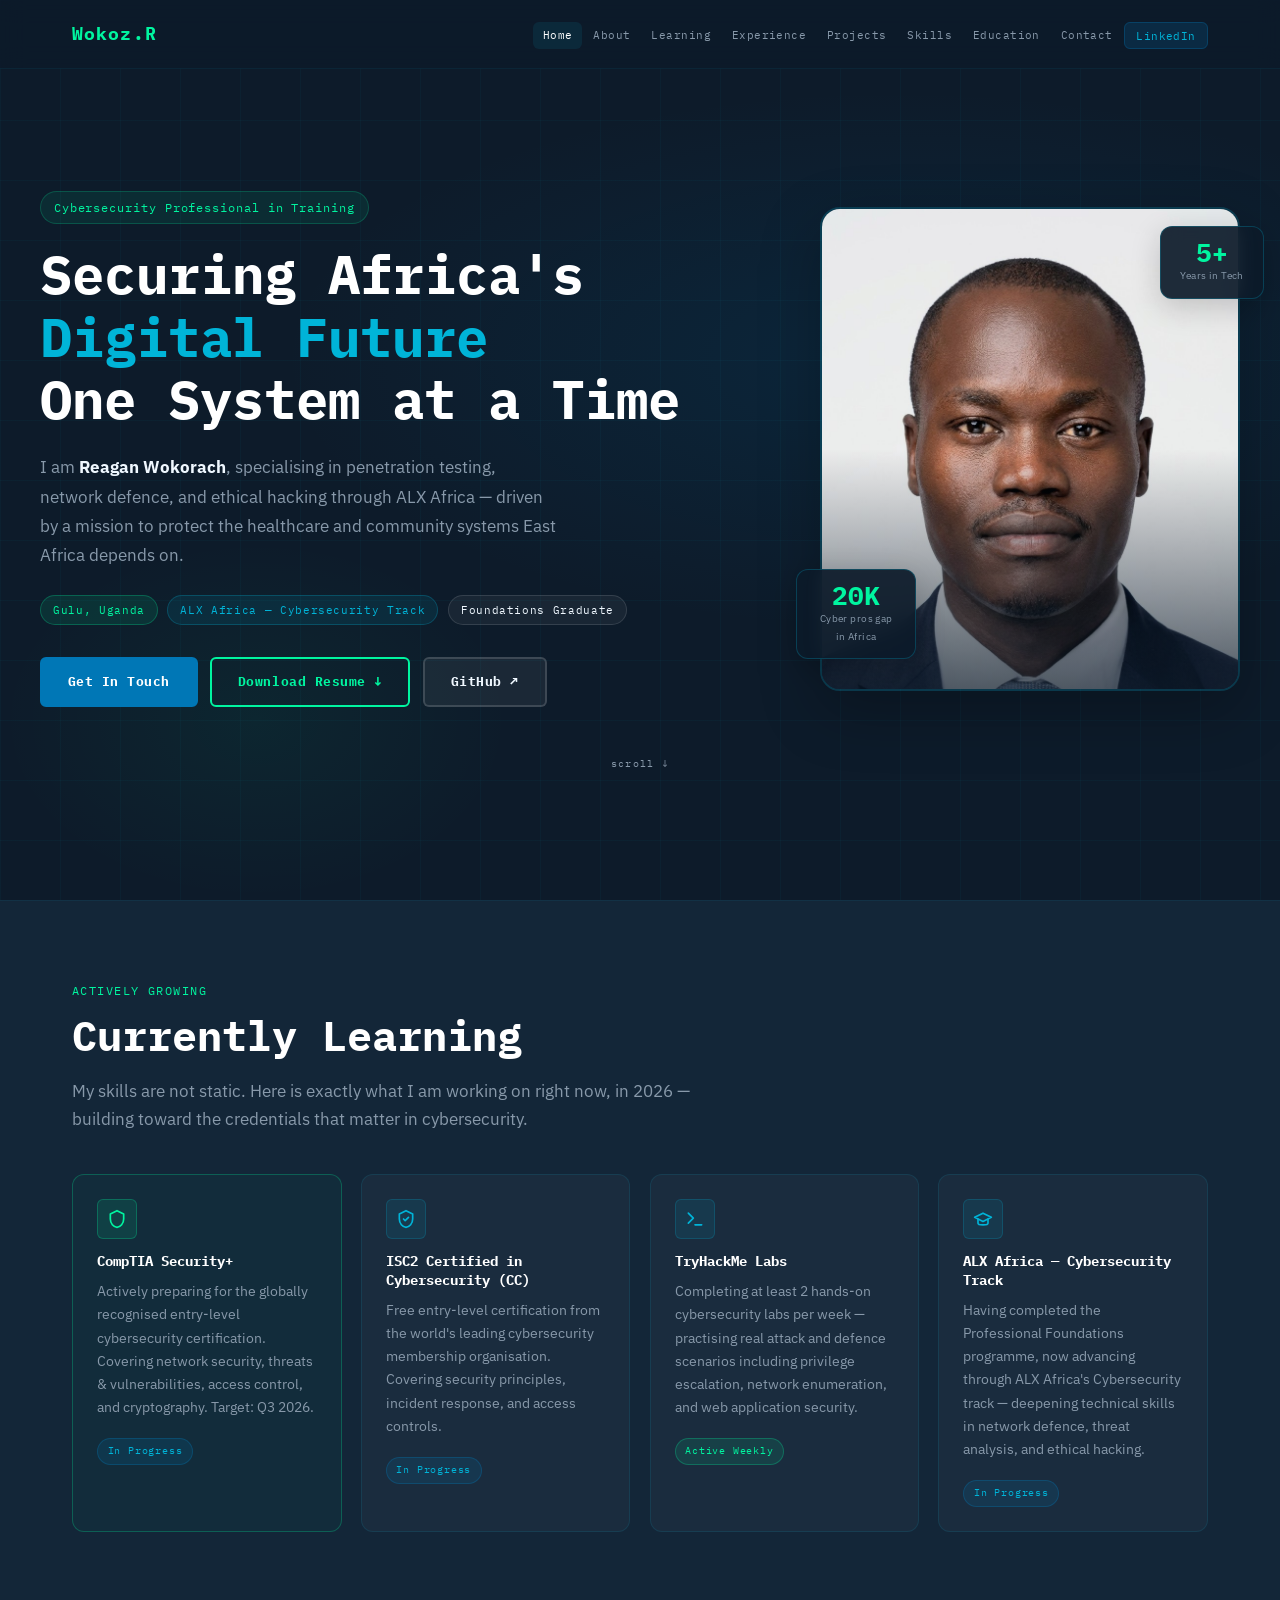
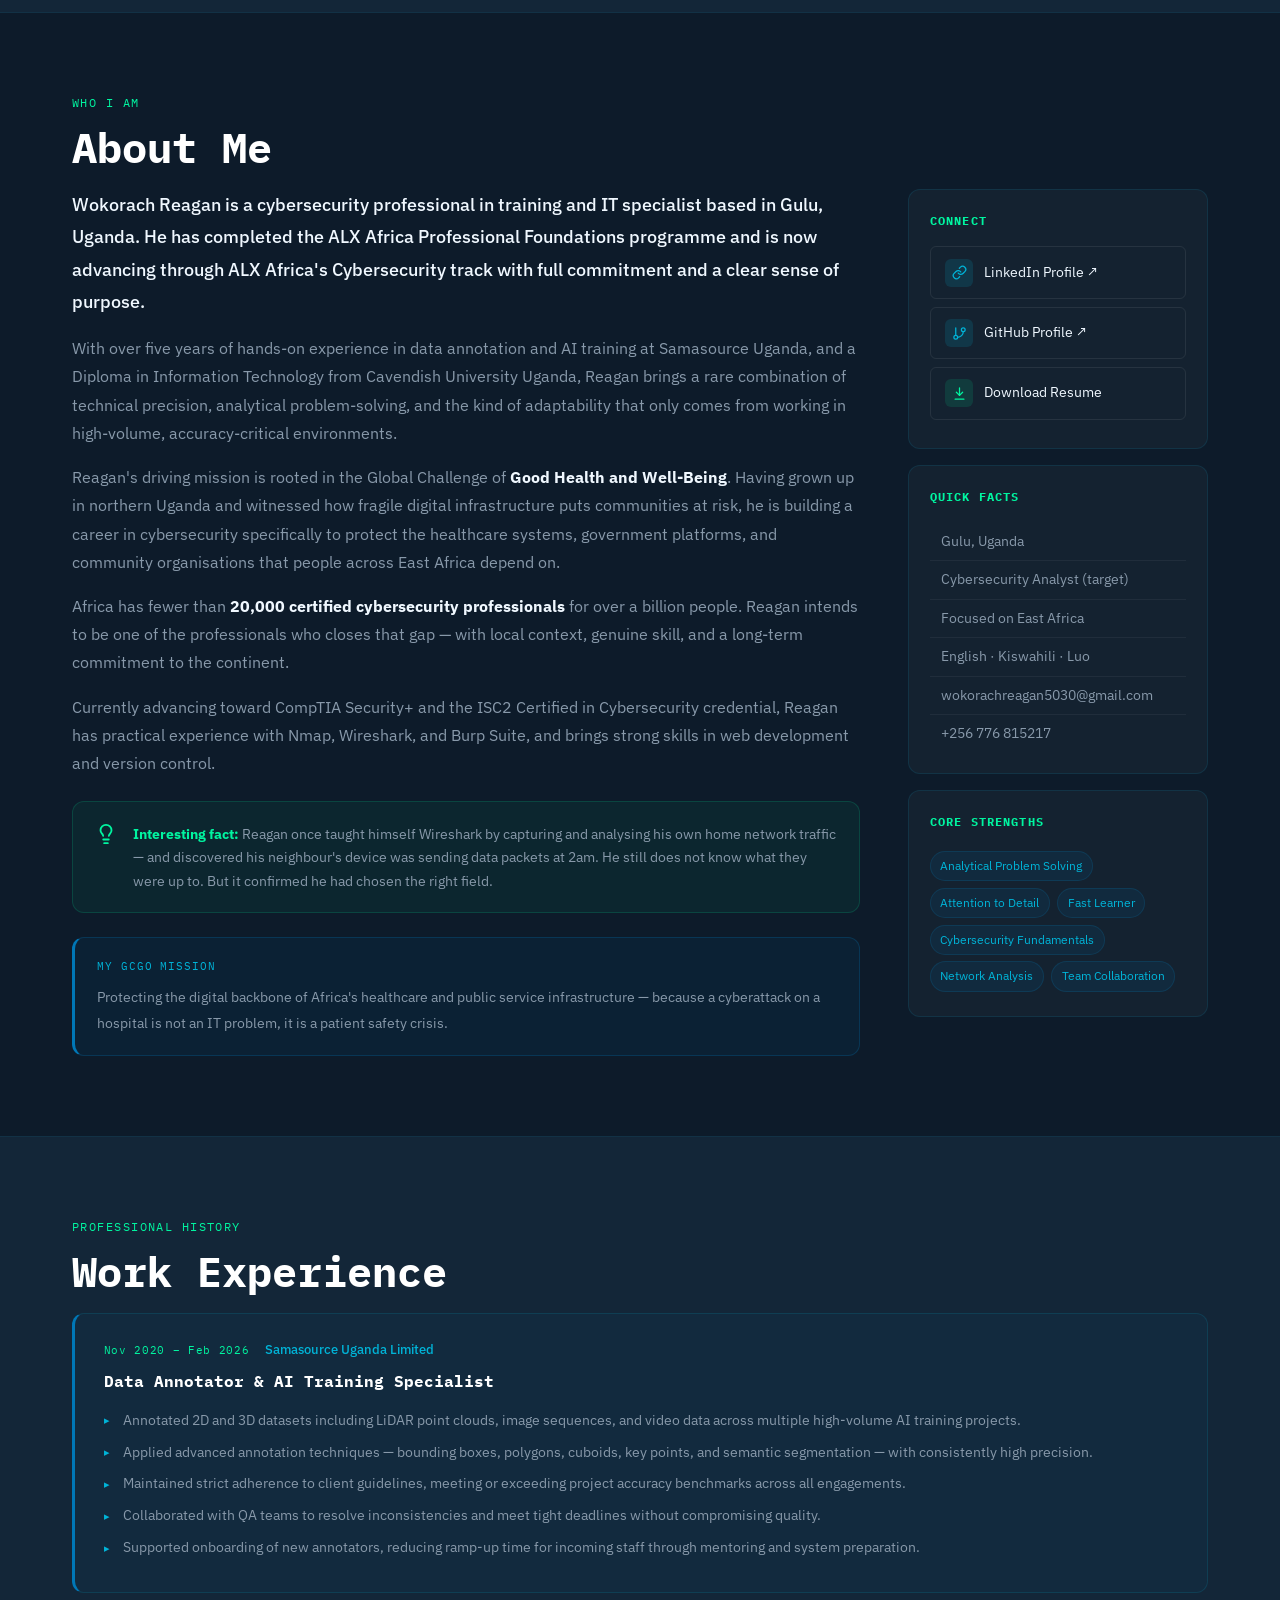
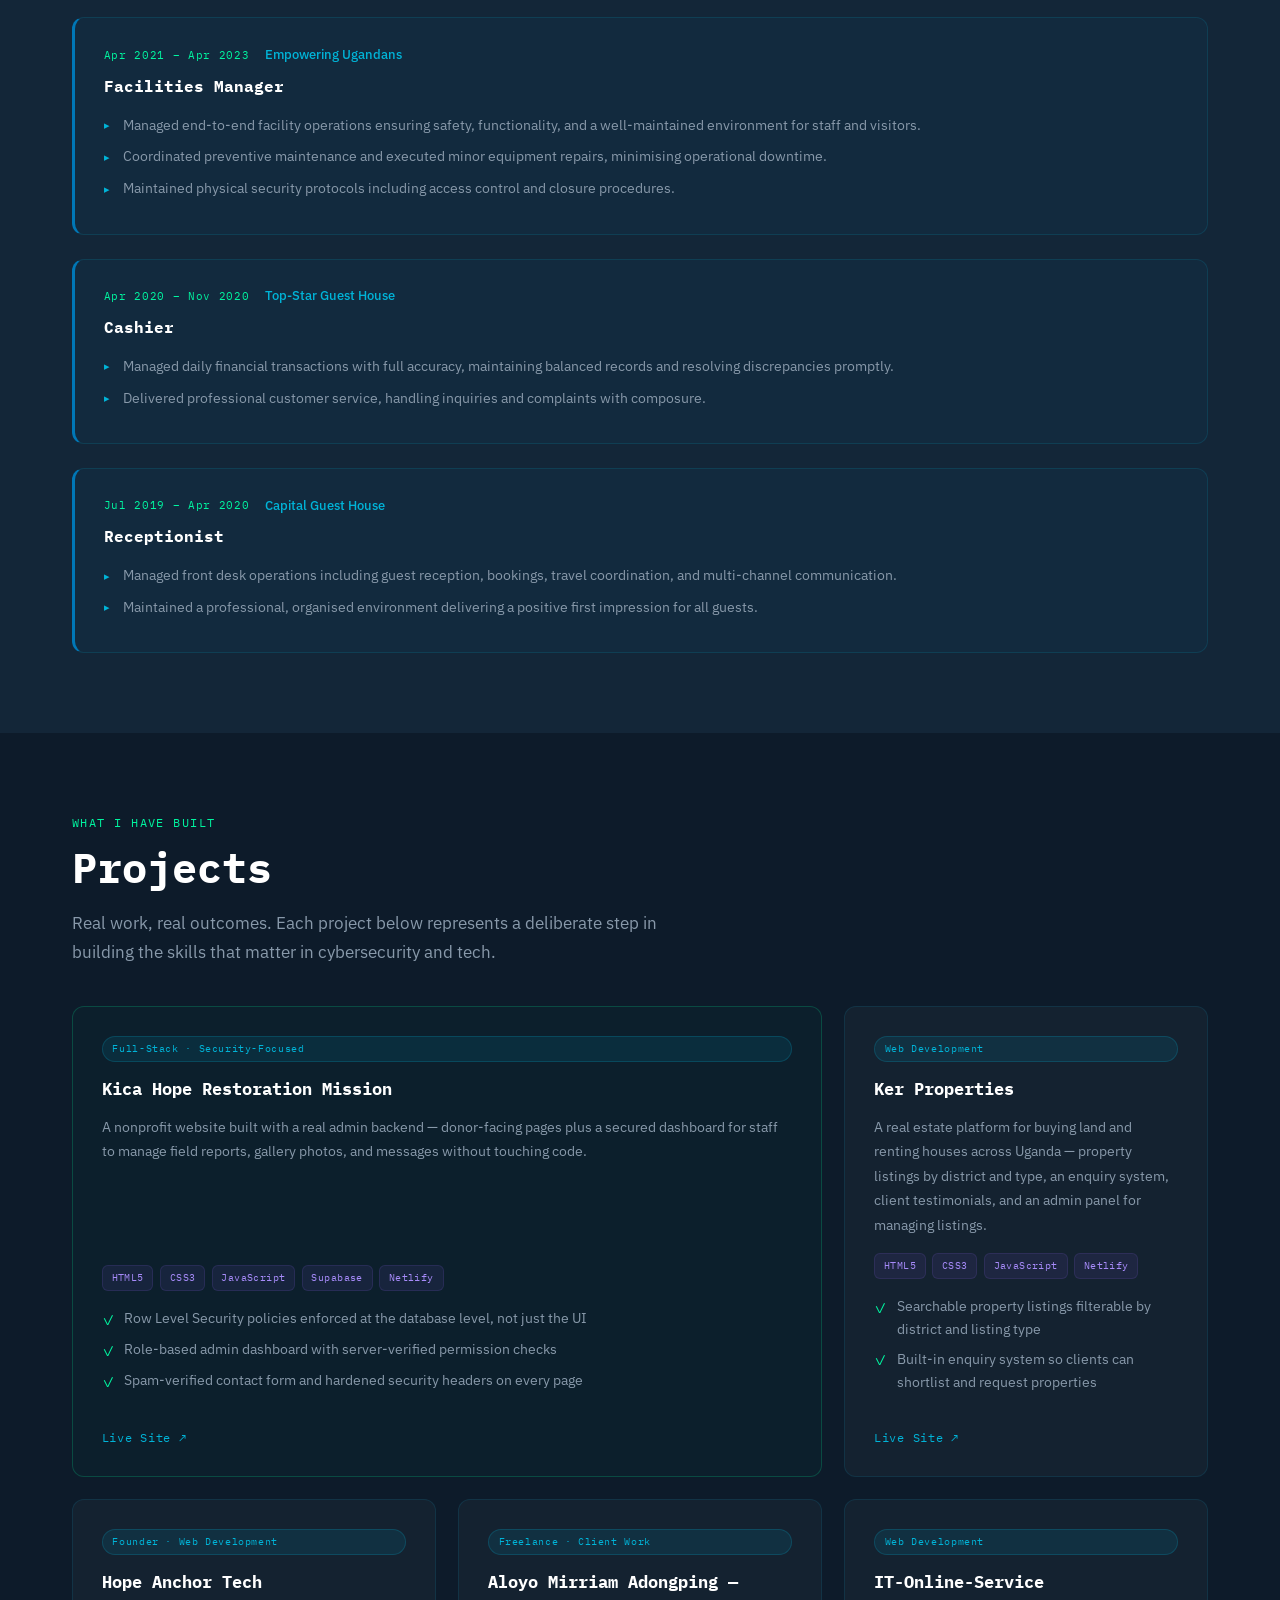
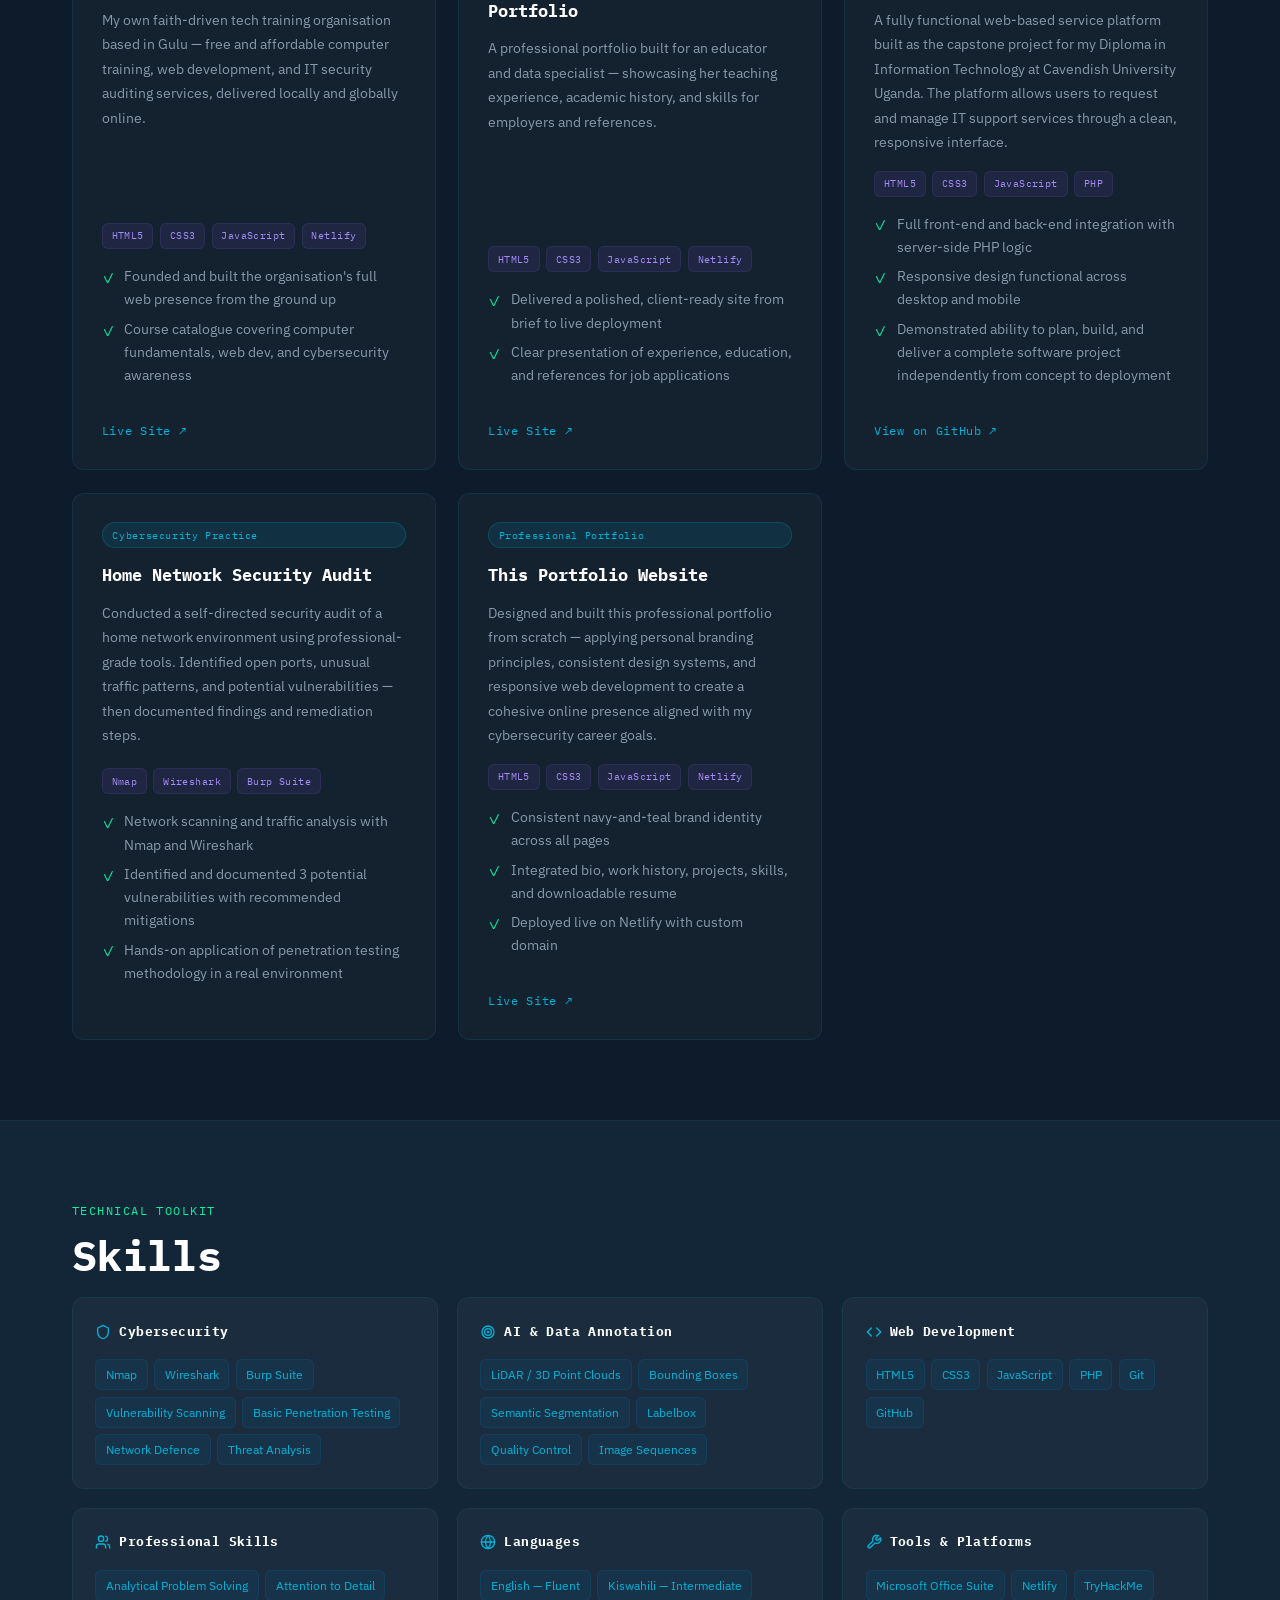
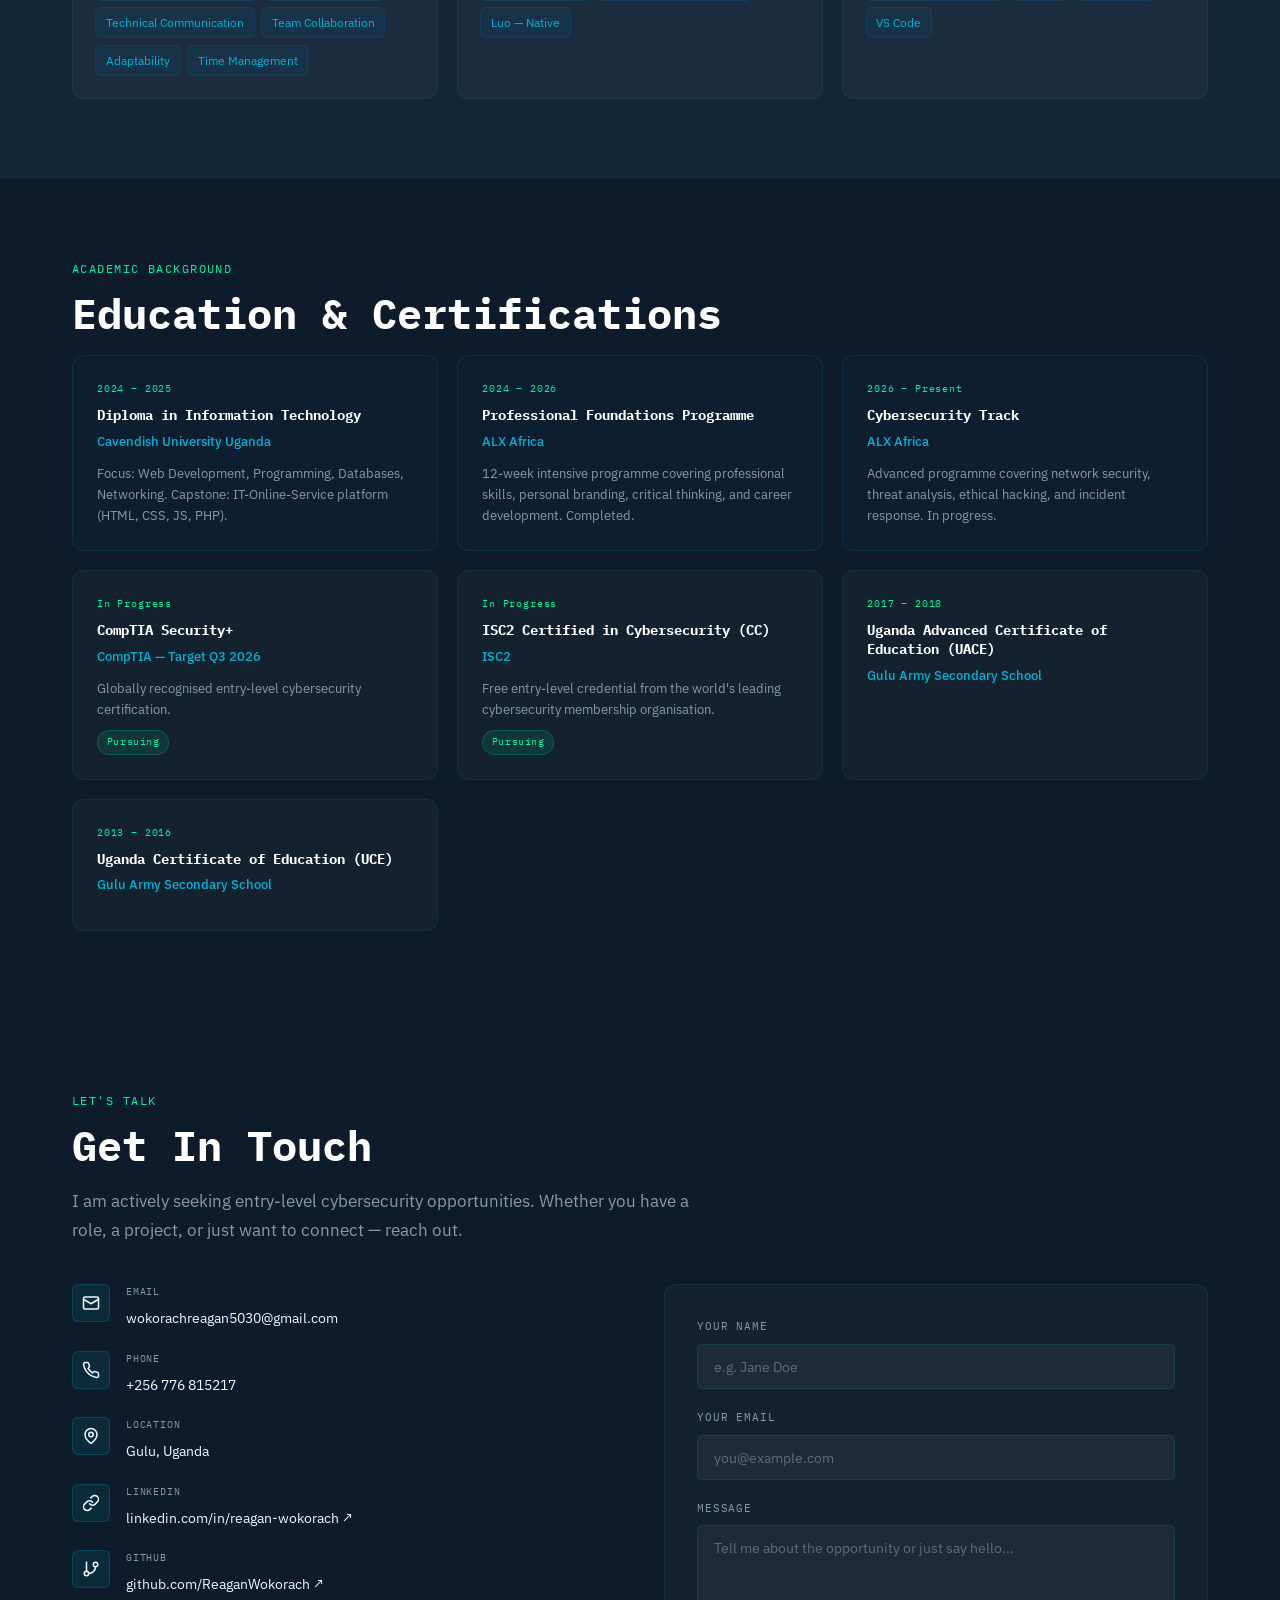
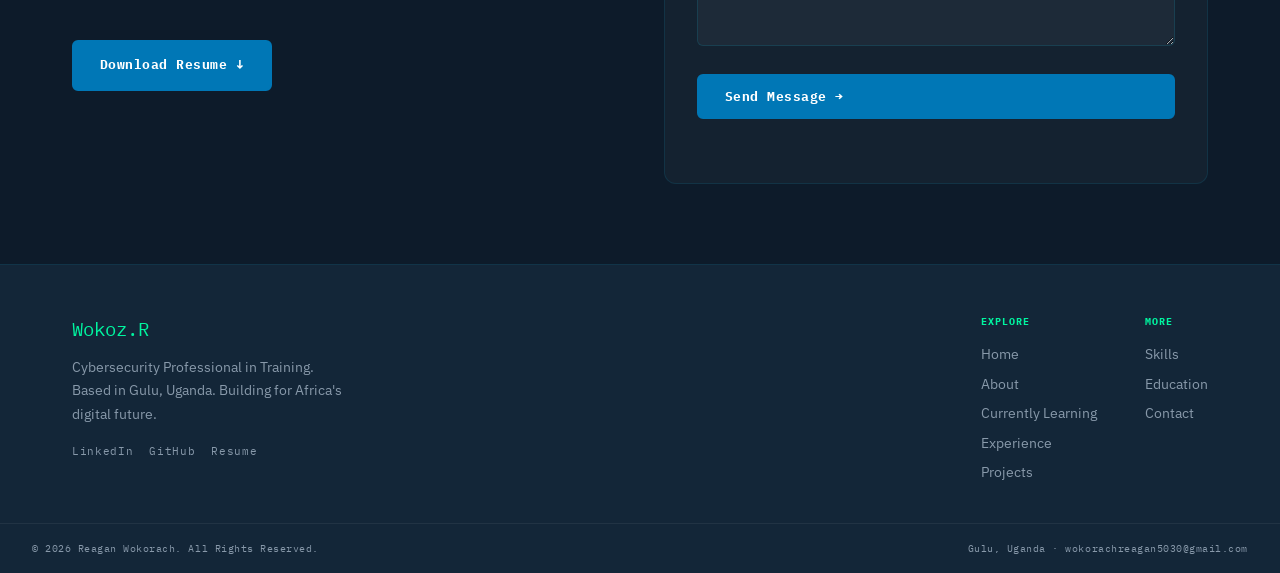
==== commit 4bec123e: "Re-uploaded the files, this is the latest" ====
--- a/index.html
+++ b/index.html
@@ -55,8 +55,8 @@
         </p>
         <div class="hero-badges">
           <span class="badge badge-green">Gulu, Uganda</span>
-          <span class="badge badge-teal">ALX Africa — Week 12</span>
-          <span class="badge badge-navy">Cybersecurity Track</span>
+          <span class="badge badge-teal">ALX Africa — Cybersecurity Track</span>
+          <span class="badge badge-navy">Foundations Graduate</span>
         </div>
         <div class="hero-cta">
           <a href="#contact" class="btn btn-primary">Get In Touch</a>
@@ -93,7 +93,9 @@
       </p>
       <div class="learning-grid">
         <div class="learning-card featured">
-          <div class="lcard-icon"></div>
+          <div class="lcard-icon">
+            <svg viewBox="0 0 24 24" fill="none" stroke="currentColor" stroke-width="2" stroke-linecap="round" stroke-linejoin="round" aria-hidden="true"><path d="M12 2 4 6v6c0 5.5 3.8 9.7 8 10 4.2-.3 8-4.5 8-10V6l-8-4Z"/></svg>
+          </div>
           <h3>CompTIA Security+</h3>
           <p>Actively preparing for the globally recognised entry-level cybersecurity
           certification. Covering network security, threats & vulnerabilities, access
@@ -101,7 +103,9 @@
           <div class="lcard-status in-progress">In Progress</div>
         </div>
         <div class="learning-card">
-          <div class="lcard-icon"></div>
+          <div class="lcard-icon">
+            <svg viewBox="0 0 24 24" fill="none" stroke="currentColor" stroke-width="2" stroke-linecap="round" stroke-linejoin="round" aria-hidden="true"><path d="M12 2 4 6v6c0 5.5 3.8 9.7 8 10 4.2-.3 8-4.5 8-10V6l-8-4Z"/><path d="m9 12 2 2 4-4"/></svg>
+          </div>
           <h3>ISC2 Certified in Cybersecurity (CC)</h3>
           <p>Free entry-level certification from the world's leading cybersecurity
           membership organisation. Covering security principles, incident response,
@@ -109,7 +113,9 @@
           <div class="lcard-status in-progress">In Progress</div>
         </div>
         <div class="learning-card">
-          <div class="lcard-icon"></div>
+          <div class="lcard-icon">
+            <svg viewBox="0 0 24 24" fill="none" stroke="currentColor" stroke-width="2" stroke-linecap="round" stroke-linejoin="round" aria-hidden="true"><polyline points="4 17 10 11 4 5"/><line x1="12" x2="20" y1="19" y2="19"/></svg>
+          </div>
           <h3>TryHackMe Labs</h3>
           <p>Completing at least 2 hands-on cybersecurity labs per week — practising
           real attack and defence scenarios including privilege escalation, network
@@ -117,12 +123,14 @@
           <div class="lcard-status active">Active Weekly</div>
         </div>
         <div class="learning-card">
-          <div class="lcard-icon"></div>
-          <h3>ALX Africa — Professional Foundations</h3>
-          <p>Completing Week 12 of the Professional Foundations programme — building
-          professional identity, communication, critical thinking, and career
-          readiness alongside technical cybersecurity skills.</p>
-          <div class="lcard-status completing">Week 12 — Completing</div>
+          <div class="lcard-icon">
+            <svg viewBox="0 0 24 24" fill="none" stroke="currentColor" stroke-width="2" stroke-linecap="round" stroke-linejoin="round" aria-hidden="true"><path d="M22 10 12 5 2 10l10 5 10-5Z"/><path d="M6 12v5c0 1.1 2.7 2 6 2s6-.9 6-2v-5"/></svg>
+          </div>
+          <h3>ALX Africa — Cybersecurity Track</h3>
+          <p>Having completed the Professional Foundations programme, now advancing
+          through ALX Africa's Cybersecurity track — deepening technical skills in
+          network defence, threat analysis, and ethical hacking.</p>
+          <div class="lcard-status in-progress">In Progress</div>
         </div>
       </div>
     </div>
@@ -138,8 +146,9 @@
         <div class="about-bio">
           <p class="bio-lead">
             Wokorach Reagan is a cybersecurity professional in training and IT specialist
-            based in Gulu, Uganda, completing the ALX Africa Professional Foundations
-            programme with full commitment and a clear sense of purpose.
+            based in Gulu, Uganda. He has completed the ALX Africa Professional Foundations
+            programme and is now advancing through ALX Africa's Cybersecurity track with
+            full commitment and a clear sense of purpose.
           </p>
           <p>
             With over five years of hands-on experience in data annotation and AI training
@@ -169,7 +178,9 @@
           </p>
 
           <div class="fun-fact">
-            <span class="fun-fact-icon"></span>
+            <div class="fun-fact-icon">
+            <svg viewBox="0 0 24 24" fill="none" stroke="currentColor" stroke-width="2" stroke-linecap="round" stroke-linejoin="round" aria-hidden="true"><line x1="9" x2="15" y1="18" y2="18"/><line x1="10" x2="14" y1="22" y2="22"/><path d="M15.09 14c.18-.98.65-1.74 1.41-2.5A4.65 4.65 0 0 0 18 8 6 6 0 0 0 6 8c0 1 .23 2.23 1.5 3.5A4.61 4.61 0 0 1 8.91 14"/></svg>
+          </div>
             <div>
               <strong>Interesting fact:</strong> Reagan once taught himself Wireshark by
               capturing and analysing his own home network traffic — and discovered his
@@ -190,13 +201,13 @@
           <div class="sidebar-card">
             <h4>Connect</h4>
             <a href="https://www.linkedin.com/in/reagan-wokorach/" target="_blank" class="connect-link linkedin">
-              <span>in</span> LinkedIn Profile ↗
+              <span><svg viewBox="0 0 24 24" fill="none" stroke="currentColor" stroke-width="2" stroke-linecap="round" stroke-linejoin="round" aria-hidden="true"><path d="M10 13a5 5 0 0 0 7.54.54l3-3a5 5 0 0 0-7.07-7.07l-1.72 1.71"/><path d="M14 11a5 5 0 0 0-7.54-.54l-3 3a5 5 0 0 0 7.07 7.07l1.71-1.71"/></svg></span> LinkedIn Profile ↗
             </a>
             <a href="https://github.com/ReaganWokorach" target="_blank" class="connect-link github">
-              <span>⌥</span> GitHub Profile ↗
+              <span><svg viewBox="0 0 24 24" fill="none" stroke="currentColor" stroke-width="2" stroke-linecap="round" stroke-linejoin="round" aria-hidden="true"><line x1="6" x2="6" y1="3" y2="15"/><circle cx="18" cy="6" r="3"/><circle cx="6" cy="18" r="3"/><path d="M18 9a9 9 0 0 1-9 9"/></svg></span> GitHub Profile ↗
             </a>
             <a href="resume.pdf" download class="connect-link resume">
-              <span>↓</span> Download Resume
+              <span><svg viewBox="0 0 24 24" fill="none" stroke="currentColor" stroke-width="2" stroke-linecap="round" stroke-linejoin="round" aria-hidden="true"><path d="M12 3v12"/><path d="m7 10 5 5 5-5"/><path d="M5 21h14"/></svg></span> Download Resume
             </a>
           </div>
 
@@ -321,6 +332,114 @@
       <div class="projects-grid">
 
         <div class="project-card featured-project">
+          <div class="project-tag">Full-Stack · Security-Focused</div>
+          <h3>Kica Hope Restoration Mission</h3>
+          <p class="project-desc">
+            A nonprofit website built with a real admin backend — donor-facing pages
+            plus a secured dashboard for staff to manage field reports, gallery photos,
+            and messages without touching code.
+          </p>
+          <div class="project-tech">
+            <span>HTML5</span><span>CSS3</span><span>JavaScript</span><span>Supabase</span><span>Netlify</span>
+          </div>
+          <div class="project-outcomes">
+            <div class="outcome">
+              <span class="outcome-icon">✓</span>
+              Row Level Security policies enforced at the database level, not just the UI
+            </div>
+            <div class="outcome">
+              <span class="outcome-icon">✓</span>
+              Role-based admin dashboard with server-verified permission checks
+            </div>
+            <div class="outcome">
+              <span class="outcome-icon">✓</span>
+              Spam-verified contact form and hardened security headers on every page
+            </div>
+          </div>
+          <a href="https://kicahope.netlify.app/" target="_blank" class="project-link">
+            Live Site ↗
+          </a>
+        </div>
+
+        <div class="project-card">
+          <div class="project-tag">Web Development</div>
+          <h3>Ker Properties</h3>
+          <p class="project-desc">
+            A real estate platform for buying land and renting houses across Uganda —
+            property listings by district and type, an enquiry system, client
+            testimonials, and an admin panel for managing listings.
+          </p>
+          <div class="project-tech">
+            <span>HTML5</span><span>CSS3</span><span>JavaScript</span><span>Netlify</span>
+          </div>
+          <div class="project-outcomes">
+            <div class="outcome">
+              <span class="outcome-icon">✓</span>
+              Searchable property listings filterable by district and listing type
+            </div>
+            <div class="outcome">
+              <span class="outcome-icon">✓</span>
+              Built-in enquiry system so clients can shortlist and request properties
+            </div>
+          </div>
+          <a href="https://kerproperties.netlify.app/" target="_blank" class="project-link">
+            Live Site ↗
+          </a>
+        </div>
+
+        <div class="project-card">
+          <div class="project-tag">Founder · Web Development</div>
+          <h3>Hope Anchor Tech</h3>
+          <p class="project-desc">
+            My own faith-driven tech training organisation based in Gulu — free and
+            affordable computer training, web development, and IT security auditing
+            services, delivered locally and globally online.
+          </p>
+          <div class="project-tech">
+            <span>HTML5</span><span>CSS3</span><span>JavaScript</span><span>Netlify</span>
+          </div>
+          <div class="project-outcomes">
+            <div class="outcome">
+              <span class="outcome-icon">✓</span>
+              Founded and built the organisation's full web presence from the ground up
+            </div>
+            <div class="outcome">
+              <span class="outcome-icon">✓</span>
+              Course catalogue covering computer fundamentals, web dev, and cybersecurity awareness
+            </div>
+          </div>
+          <a href="https://hopeanchortech.netlify.app/" target="_blank" class="project-link">
+            Live Site ↗
+          </a>
+        </div>
+
+        <div class="project-card">
+          <div class="project-tag">Freelance · Client Work</div>
+          <h3>Aloyo Mirriam Adongping — Portfolio</h3>
+          <p class="project-desc">
+            A professional portfolio built for an educator and data specialist —
+            showcasing her teaching experience, academic history, and skills for
+            employers and references.
+          </p>
+          <div class="project-tech">
+            <span>HTML5</span><span>CSS3</span><span>JavaScript</span><span>Netlify</span>
+          </div>
+          <div class="project-outcomes">
+            <div class="outcome">
+              <span class="outcome-icon">✓</span>
+              Delivered a polished, client-ready site from brief to live deployment
+            </div>
+            <div class="outcome">
+              <span class="outcome-icon">✓</span>
+              Clear presentation of experience, education, and references for job applications
+            </div>
+          </div>
+          <a href="https://mirriamaloyoadongping.netlify.app/" target="_blank" class="project-link">
+            Live Site ↗
+          </a>
+        </div>
+
+        <div class="project-card">
           <div class="project-tag">Web Development</div>
           <h3>IT-Online-Service</h3>
           <p class="project-desc">
@@ -425,7 +544,7 @@
       <div class="skills-grid">
 
         <div class="skill-group">
-          <h3><span class="skill-icon"></span> Cybersecurity</h3>
+          <h3><span class="skill-icon"><svg viewBox="0 0 24 24" fill="none" stroke="currentColor" stroke-width="2" stroke-linecap="round" stroke-linejoin="round" aria-hidden="true"><path d="M12 2 4 6v6c0 5.5 3.8 9.7 8 10 4.2-.3 8-4.5 8-10V6l-8-4Z"/></svg></span> Cybersecurity</h3>
           <div class="skill-tags">
             <span>Nmap</span><span>Wireshark</span><span>Burp Suite</span>
             <span>Vulnerability Scanning</span><span>Basic Penetration Testing</span>
@@ -434,7 +553,7 @@
         </div>
 
         <div class="skill-group">
-          <h3><span class="skill-icon"></span> AI & Data Annotation</h3>
+          <h3><span class="skill-icon"><svg viewBox="0 0 24 24" fill="none" stroke="currentColor" stroke-width="2" stroke-linecap="round" stroke-linejoin="round" aria-hidden="true"><circle cx="12" cy="12" r="9"/><circle cx="12" cy="12" r="5"/><circle cx="12" cy="12" r="1"/></svg></span> AI & Data Annotation</h3>
           <div class="skill-tags">
             <span>LiDAR / 3D Point Clouds</span><span>Bounding Boxes</span>
             <span>Semantic Segmentation</span><span>Labelbox</span>
@@ -443,7 +562,7 @@
         </div>
 
         <div class="skill-group">
-          <h3><span class="skill-icon"></span> Web Development</h3>
+          <h3><span class="skill-icon"><svg viewBox="0 0 24 24" fill="none" stroke="currentColor" stroke-width="2" stroke-linecap="round" stroke-linejoin="round" aria-hidden="true"><polyline points="16 18 22 12 16 6"/><polyline points="8 6 2 12 8 18"/></svg></span> Web Development</h3>
           <div class="skill-tags">
             <span>HTML5</span><span>CSS3</span><span>JavaScript</span>
             <span>PHP</span><span>Git</span><span>GitHub</span>
@@ -451,7 +570,7 @@
         </div>
 
         <div class="skill-group">
-          <h3><span class="skill-icon"></span> Professional Skills</h3>
+          <h3><span class="skill-icon"><svg viewBox="0 0 24 24" fill="none" stroke="currentColor" stroke-width="2" stroke-linecap="round" stroke-linejoin="round" aria-hidden="true"><path d="M16 21v-2a4 4 0 0 0-4-4H6a4 4 0 0 0-4 4v2"/><circle cx="9" cy="7" r="4"/><path d="M22 21v-2a4 4 0 0 0-3-3.87"/><path d="M16 3.13a4 4 0 0 1 0 7.75"/></svg></span> Professional Skills</h3>
           <div class="skill-tags">
             <span>Analytical Problem Solving</span><span>Attention to Detail</span>
             <span>Technical Communication</span><span>Team Collaboration</span>
@@ -460,7 +579,7 @@
         </div>
 
         <div class="skill-group">
-          <h3><span class="skill-icon"></span> Languages</h3>
+          <h3><span class="skill-icon"><svg viewBox="0 0 24 24" fill="none" stroke="currentColor" stroke-width="2" stroke-linecap="round" stroke-linejoin="round" aria-hidden="true"><circle cx="12" cy="12" r="10"/><path d="M2 12h20"/><path d="M12 2a15 15 0 0 1 0 20 15 15 0 0 1 0-20Z"/></svg></span> Languages</h3>
           <div class="skill-tags">
             <span>English — Fluent</span>
             <span>Kiswahili — Intermediate</span>
@@ -469,7 +588,7 @@
         </div>
 
         <div class="skill-group">
-          <h3><span class="skill-icon"></span> Tools & Platforms</h3>
+          <h3><span class="skill-icon"><svg viewBox="0 0 24 24" fill="none" stroke="currentColor" stroke-width="2" stroke-linecap="round" stroke-linejoin="round" aria-hidden="true"><path d="M14.7 6.3a1 1 0 0 0 0 1.4l1.6 1.6a1 1 0 0 0 1.4 0l3.77-3.77a6 6 0 0 1-7.94 7.94l-6.91 6.91a2.12 2.12 0 0 1-3-3l6.91-6.91a6 6 0 0 1 7.94-7.94l-3.76 3.77Z"/></svg></span> Tools & Platforms</h3>
           <div class="skill-tags">
             <span>Microsoft Office Suite</span><span>Netlify</span>
             <span>TryHackMe</span><span>VS Code</span>
@@ -497,11 +616,18 @@
 
         <div class="edu-card featured-edu">
           <div class="edu-year">2024 – 2026</div>
-          <h3>Professional Foundations — Cybersecurity Track</h3>
+          <h3>Professional Foundations Programme</h3>
           <div class="edu-school">ALX Africa</div>
-          <p>12-week intensive programme covering cybersecurity, professional skills,
-          personal branding, critical thinking, and career development.
-          Currently completing Week 12.</p>
+          <p>12-week intensive programme covering professional skills, personal
+          branding, critical thinking, and career development. Completed.</p>
+        </div>
+
+        <div class="edu-card featured-edu">
+          <div class="edu-year">2026 – Present</div>
+          <h3>Cybersecurity Track</h3>
+          <div class="edu-school">ALX Africa</div>
+          <p>Advanced programme covering network security, threat analysis, ethical
+          hacking, and incident response. In progress.</p>
         </div>
 
         <div class="edu-card">
@@ -550,28 +676,28 @@
       <div class="contact-grid">
         <div class="contact-details">
           <div class="contact-item">
-            <span class="contact-icon">E</span>
+            <span class="contact-icon"><svg viewBox="0 0 24 24" fill="none" stroke="currentColor" stroke-width="2" stroke-linecap="round" stroke-linejoin="round" aria-hidden="true"><rect x="2" y="4" width="20" height="16" rx="2"/><path d="m2 7 10 6 10-6"/></svg></span>
             <div>
               <div class="contact-label">Email</div>
               <a href="mailto:wokorachreagan5030@gmail.com">wokorachreagan5030@gmail.com</a>
             </div>
           </div>
           <div class="contact-item">
-            <span class="contact-icon"></span>
+            <span class="contact-icon"><svg viewBox="0 0 24 24" fill="none" stroke="currentColor" stroke-width="2" stroke-linecap="round" stroke-linejoin="round" aria-hidden="true"><path d="M22 16.92v3a2 2 0 0 1-2.18 2 19.79 19.79 0 0 1-8.63-3.07 19.5 19.5 0 0 1-6-6 19.79 19.79 0 0 1-3.07-8.67A2 2 0 0 1 4.11 2h3a2 2 0 0 1 2 1.72c.127.96.362 1.903.7 2.81a2 2 0 0 1-.45 2.11L8.09 9.91a16 16 0 0 0 6 6l1.27-1.27a2 2 0 0 1 2.11-.45c.907.338 1.85.573 2.81.7A2 2 0 0 1 22 16.92z"/></svg></span>
             <div>
               <div class="contact-label">Phone</div>
               <a href="tel:+256776815217">+256 776 815217</a>
             </div>
           </div>
           <div class="contact-item">
-            <span class="contact-icon">L</span>
+            <span class="contact-icon"><svg viewBox="0 0 24 24" fill="none" stroke="currentColor" stroke-width="2" stroke-linecap="round" stroke-linejoin="round" aria-hidden="true"><path d="M20 10c0 6-8 12-8 12s-8-6-8-12a8 8 0 0 1 16 0Z"/><circle cx="12" cy="10" r="3"/></svg></span>
             <div>
               <div class="contact-label">Location</div>
               <span>Gulu, Uganda</span>
             </div>
           </div>
           <div class="contact-item">
-            <span class="contact-icon">in</span>
+            <span class="contact-icon"><svg viewBox="0 0 24 24" fill="none" stroke="currentColor" stroke-width="2" stroke-linecap="round" stroke-linejoin="round" aria-hidden="true"><path d="M10 13a5 5 0 0 0 7.54.54l3-3a5 5 0 0 0-7.07-7.07l-1.72 1.71"/><path d="M14 11a5 5 0 0 0-7.54-.54l-3 3a5 5 0 0 0 7.07 7.07l1.71-1.71"/></svg></span>
             <div>
               <div class="contact-label">LinkedIn</div>
               <a href="https://www.linkedin.com/in/reagan-wokorach/" target="_blank">
@@ -580,7 +706,7 @@
             </div>
           </div>
           <div class="contact-item">
-            <span class="contact-icon">git</span>
+            <span class="contact-icon"><svg viewBox="0 0 24 24" fill="none" stroke="currentColor" stroke-width="2" stroke-linecap="round" stroke-linejoin="round" aria-hidden="true"><line x1="6" x2="6" y1="3" y2="15"/><circle cx="18" cy="6" r="3"/><circle cx="6" cy="18" r="3"/><path d="M18 9a9 9 0 0 1-9 9"/></svg></span>
             <div>
               <div class="contact-label">GitHub</div>
               <a href="https://github.com/ReaganWokorach" target="_blank">
--- a/style.css
+++ b/style.css
@@ -445,8 +445,19 @@
 }
 
 .lcard-icon {
-  font-size: 1.8rem;
+  width: 40px; height: 40px;
+  display: flex; align-items: center; justify-content: center;
+  background: rgba(0,180,216,0.1);
+  border: 1px solid rgba(0,180,216,0.2);
+  border-radius: var(--radius-sm);
+  color: var(--teal-light);
   margin-bottom: 0.8rem;
+}
+.lcard-icon svg { width: 20px; height: 20px; }
+.learning-card.featured .lcard-icon {
+  background: rgba(0,245,160,0.1);
+  border-color: rgba(0,245,160,0.25);
+  color: var(--green);
 }
 
 .learning-card h3 {
@@ -513,7 +524,13 @@
   line-height: 1.65;
 }
 .fun-fact strong { color: var(--green); }
-.fun-fact-icon { font-size: 1.4rem; flex-shrink: 0; margin-top: 0.1rem; }
+.fun-fact-icon {
+  width: 22px; height: 22px;
+  flex-shrink: 0;
+  margin-top: 0.1rem;
+  color: var(--green);
+}
+.fun-fact-icon svg { width: 100%; height: 100%; }
 
 .gcgo-card {
   background: rgba(0,119,182,0.08);
@@ -571,11 +588,10 @@
   display: flex; align-items: center; justify-content: center;
   background: rgba(0,180,216,0.15);
   border-radius: 6px;
-  font-size: 0.75rem;
   color: var(--teal-light);
-  font-weight: 700;
   flex-shrink: 0;
 }
+.connect-link span svg { width: 15px; height: 15px; }
 .connect-link.resume span { background: rgba(0,245,160,0.12); color: var(--green); }
 
 .quick-facts li {
@@ -808,7 +824,8 @@
   letter-spacing: 0.03em;
 }
 
-.skill-icon { font-size: 1rem; }
+.skill-icon { display: inline-flex; width: 16px; height: 16px; vertical-align: -3px; color: var(--teal-light); }
+.skill-icon svg { width: 100%; height: 100%; }
 
 .skill-tags {
   display: flex;
@@ -923,12 +940,10 @@
   display: flex;
   align-items: center;
   justify-content: center;
-  font-size: 0.9rem;
-  font-weight: 700;
   color: var(--teal-light);
   flex-shrink: 0;
-  font-family: var(--font-display);
-}
+}
+.contact-icon svg { width: 18px; height: 18px; }
 
 .contact-label {
   font-family: var(--font-display);
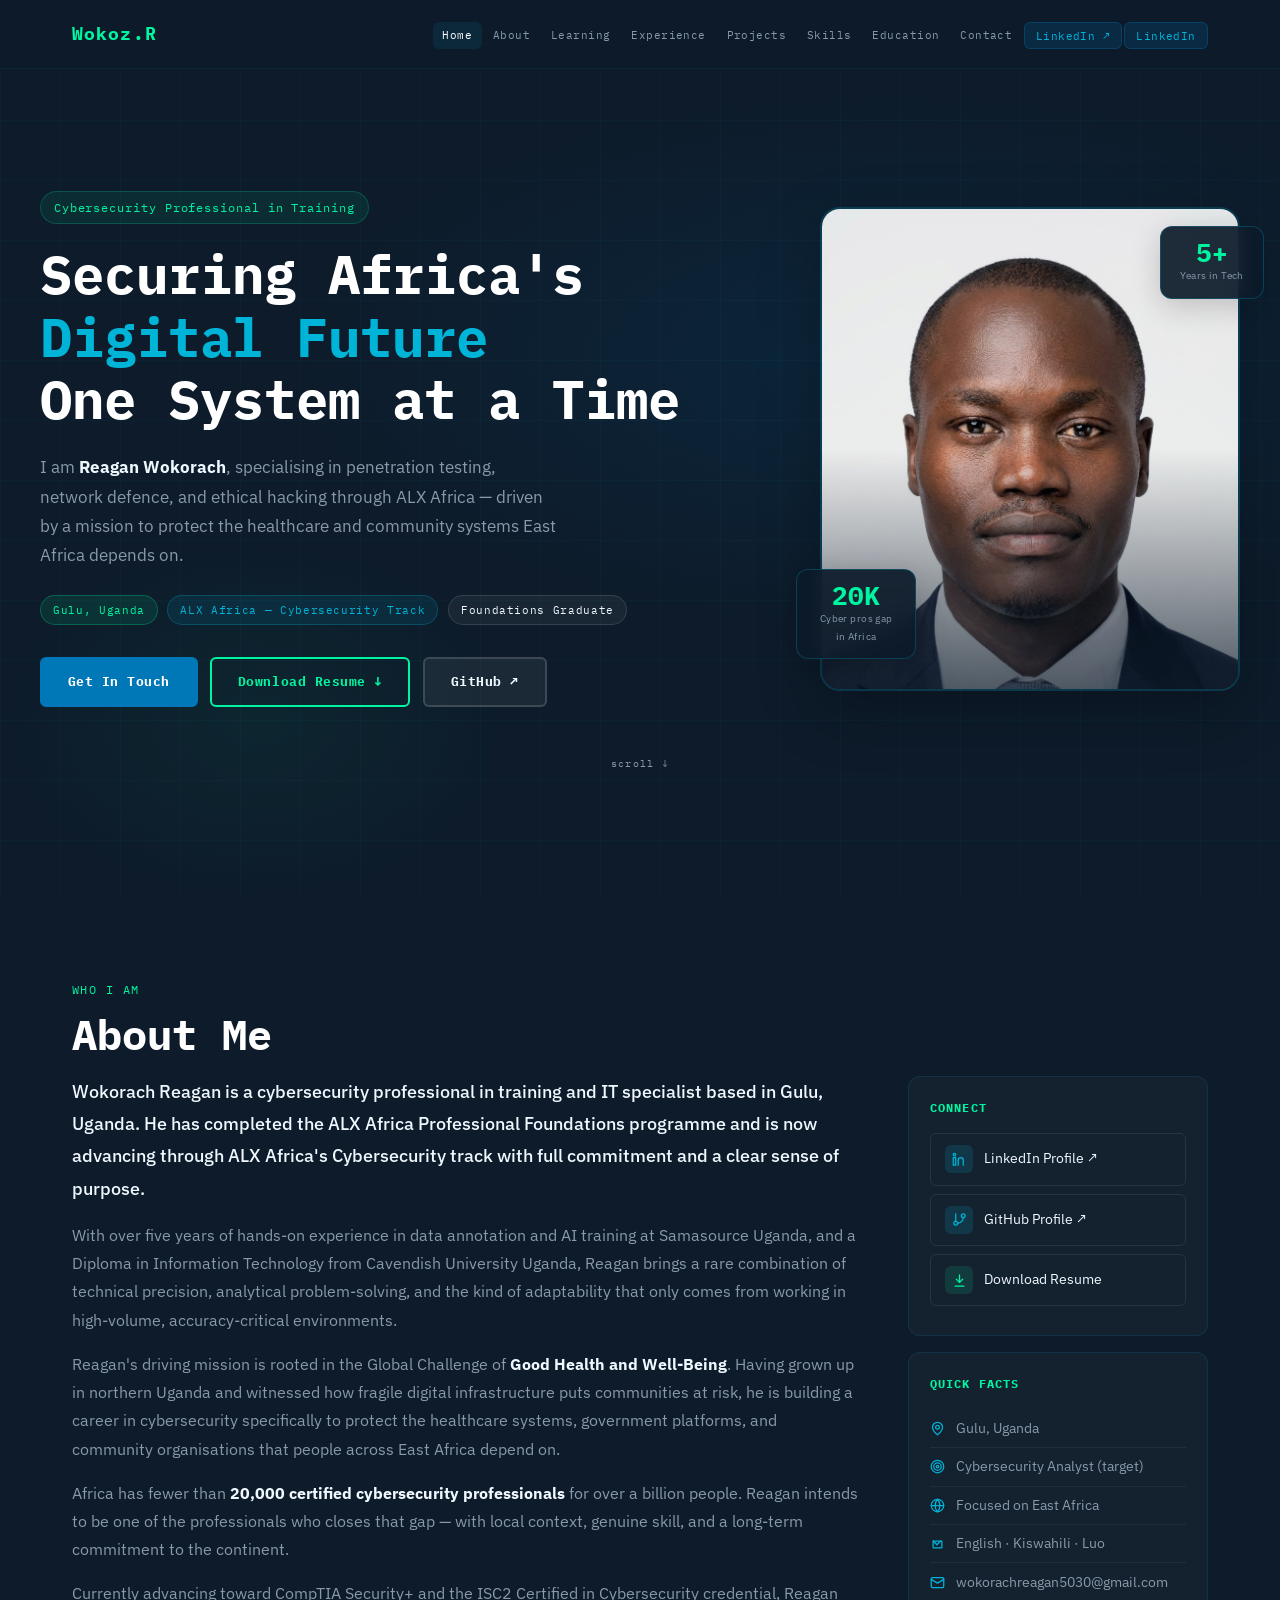
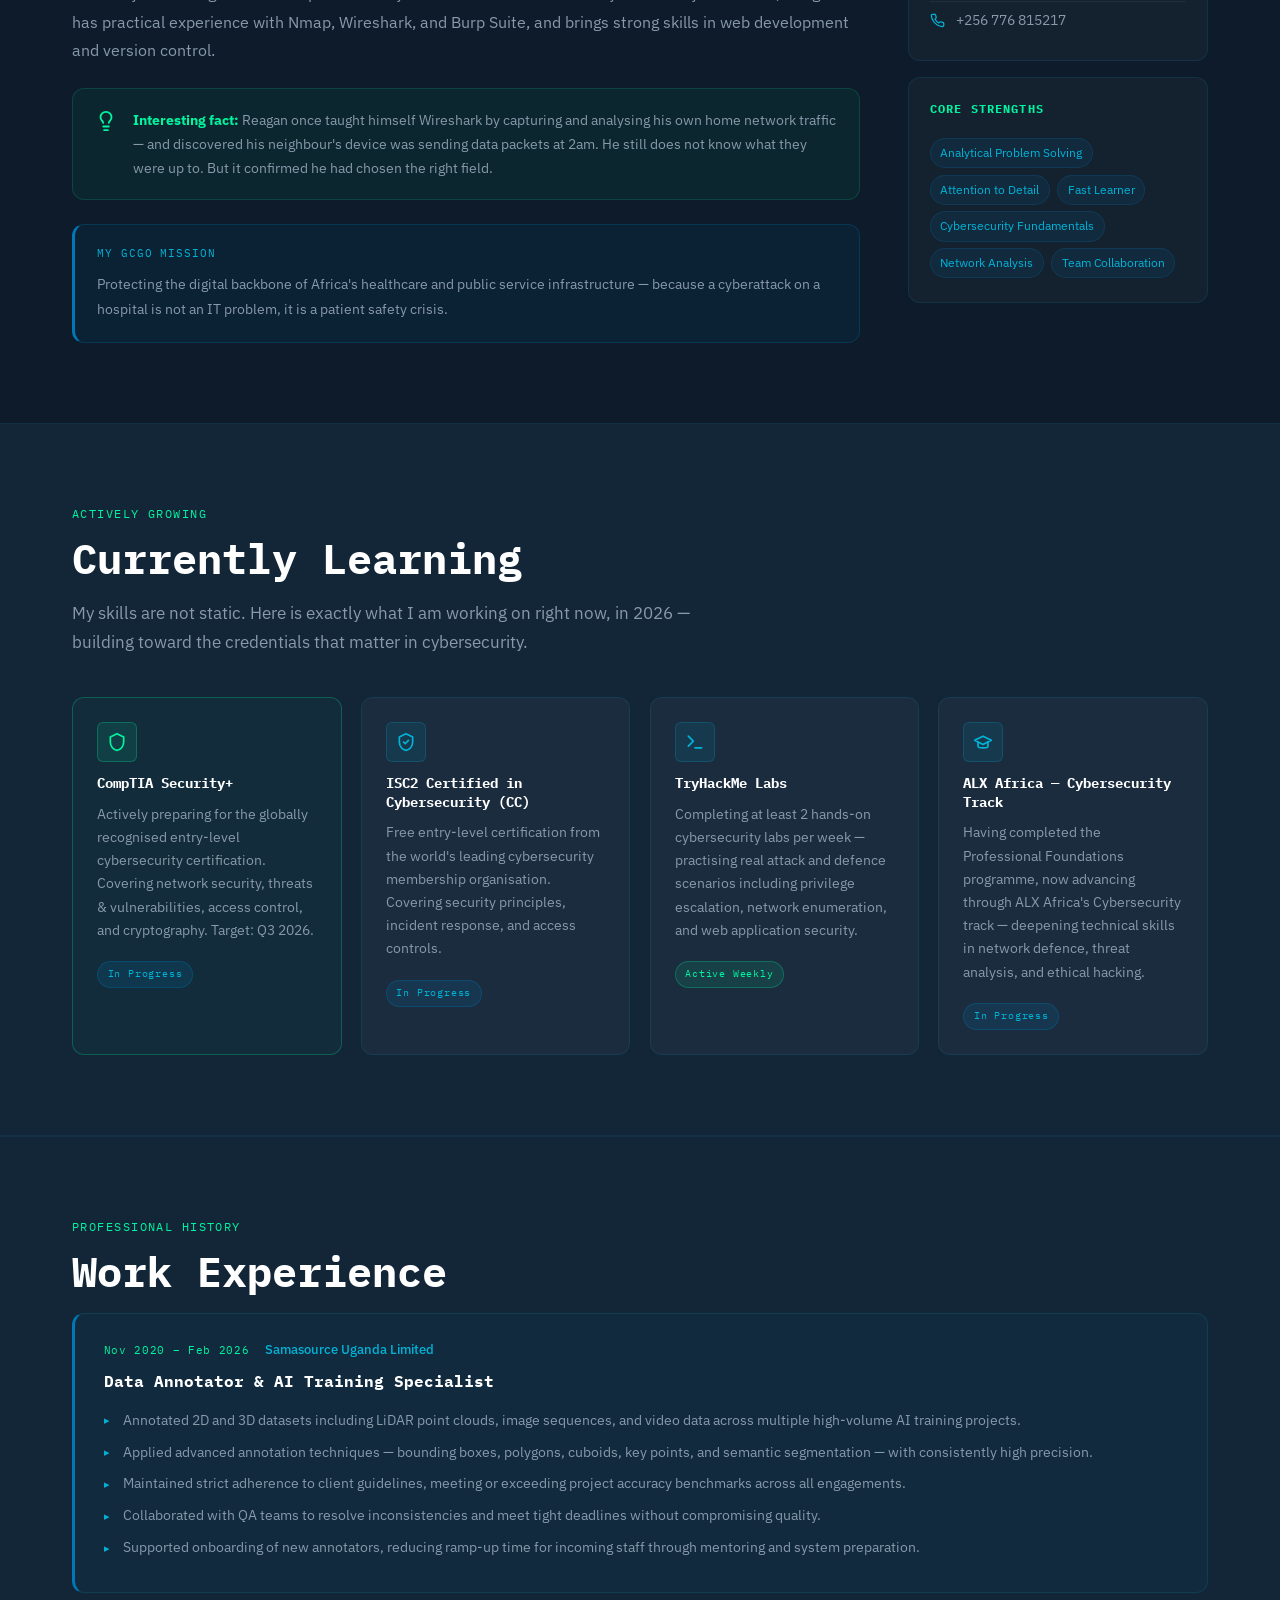
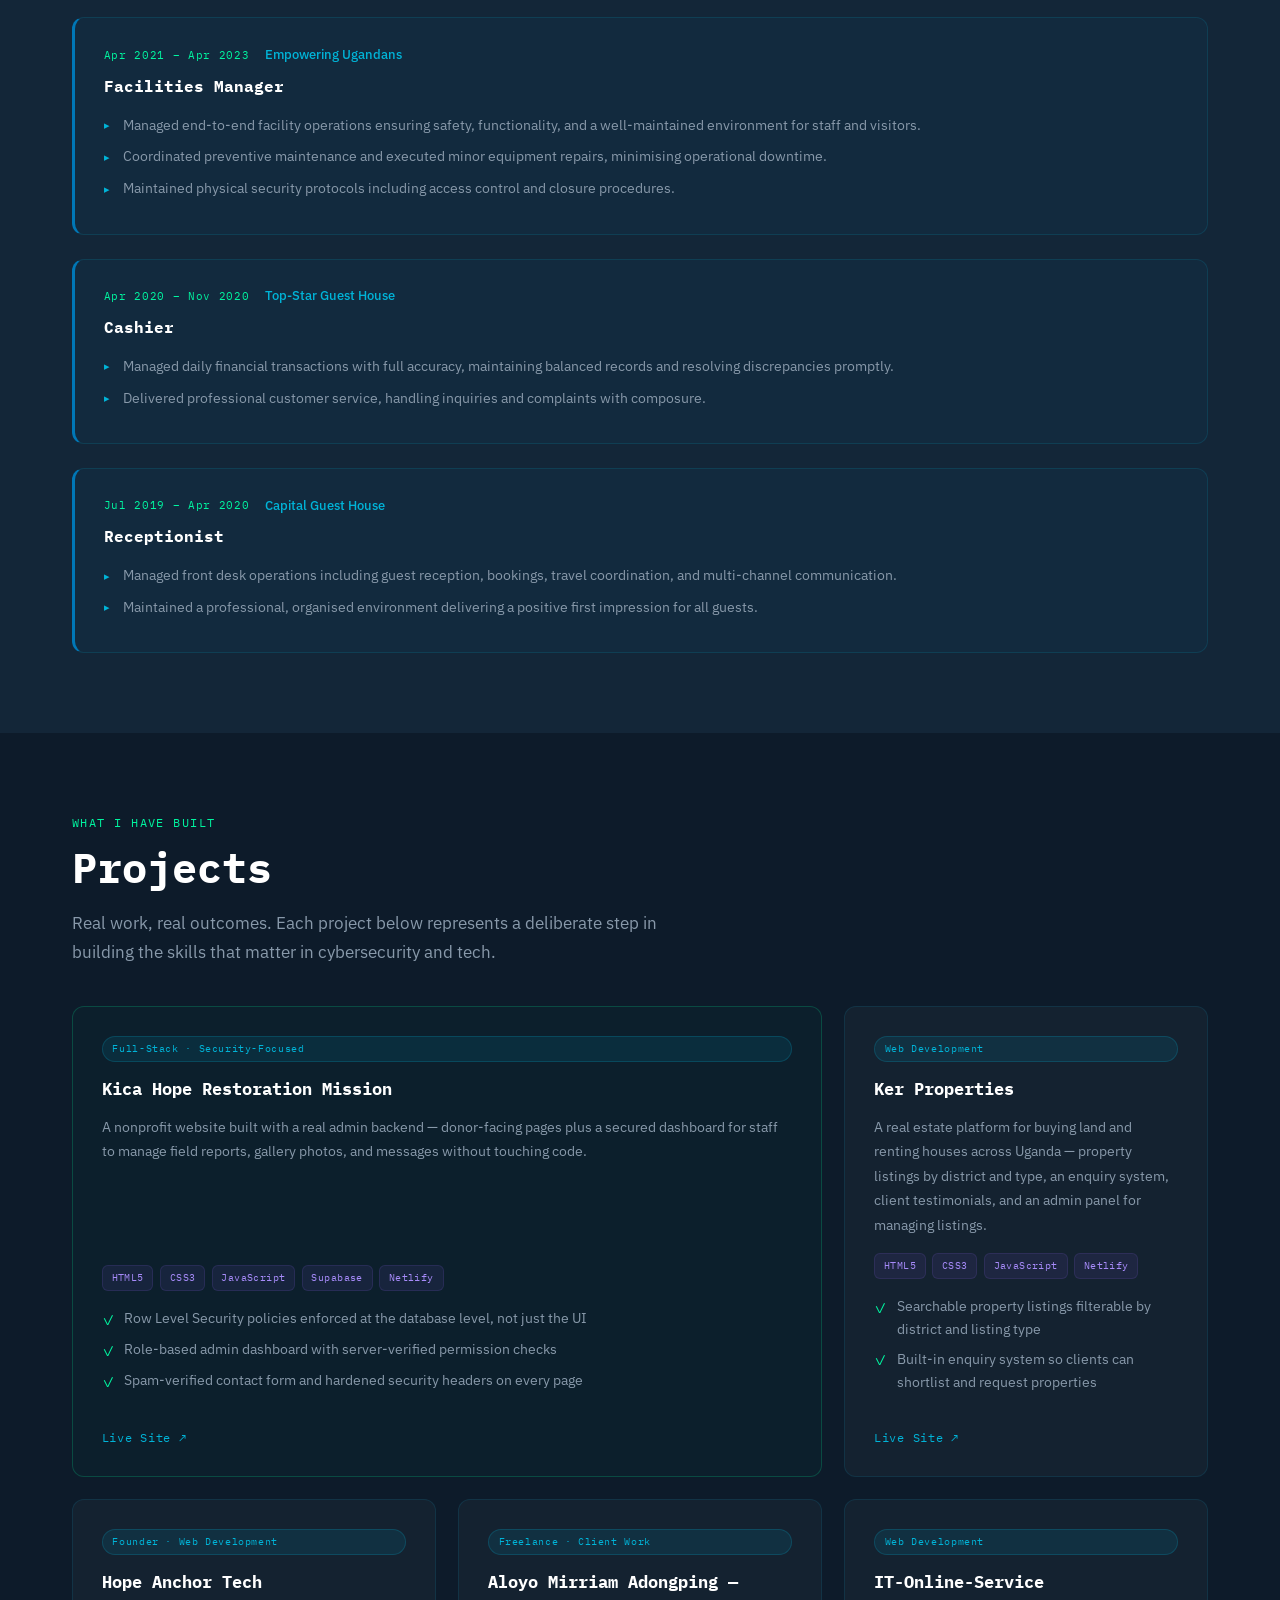
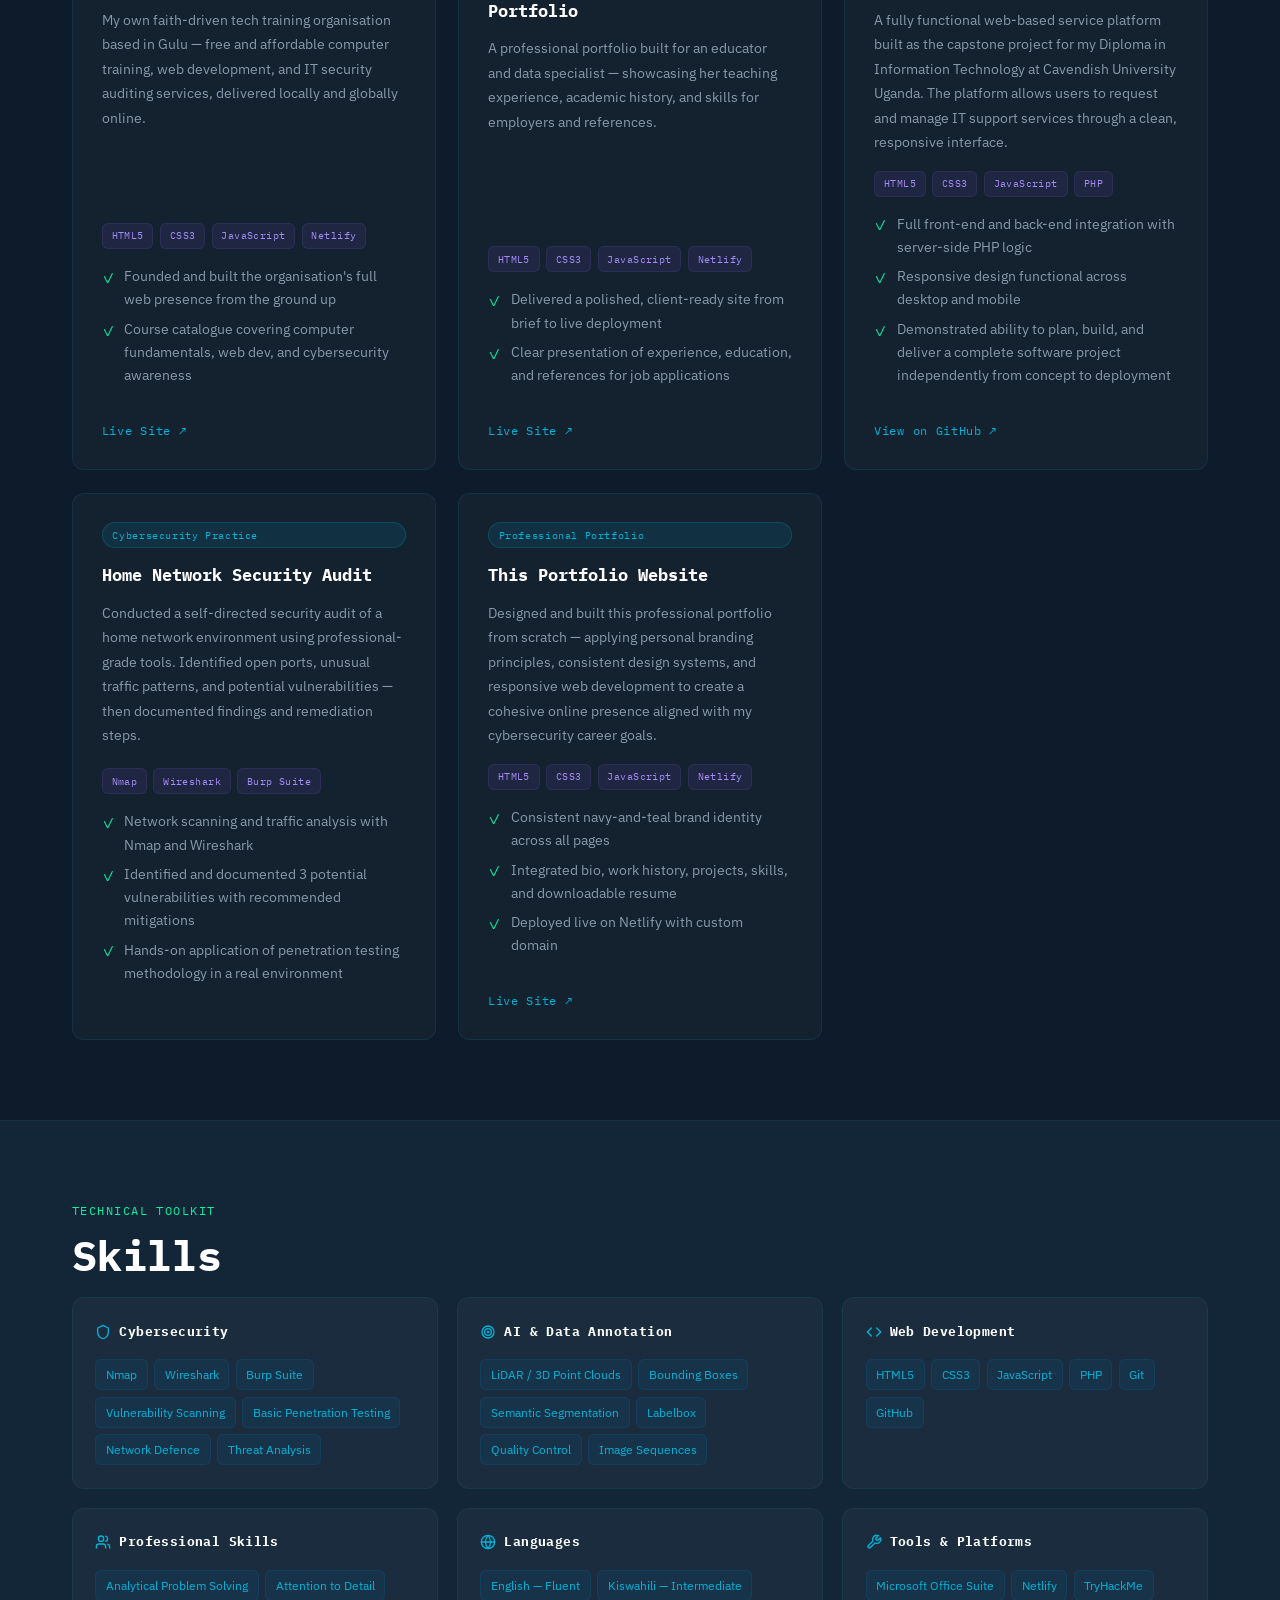
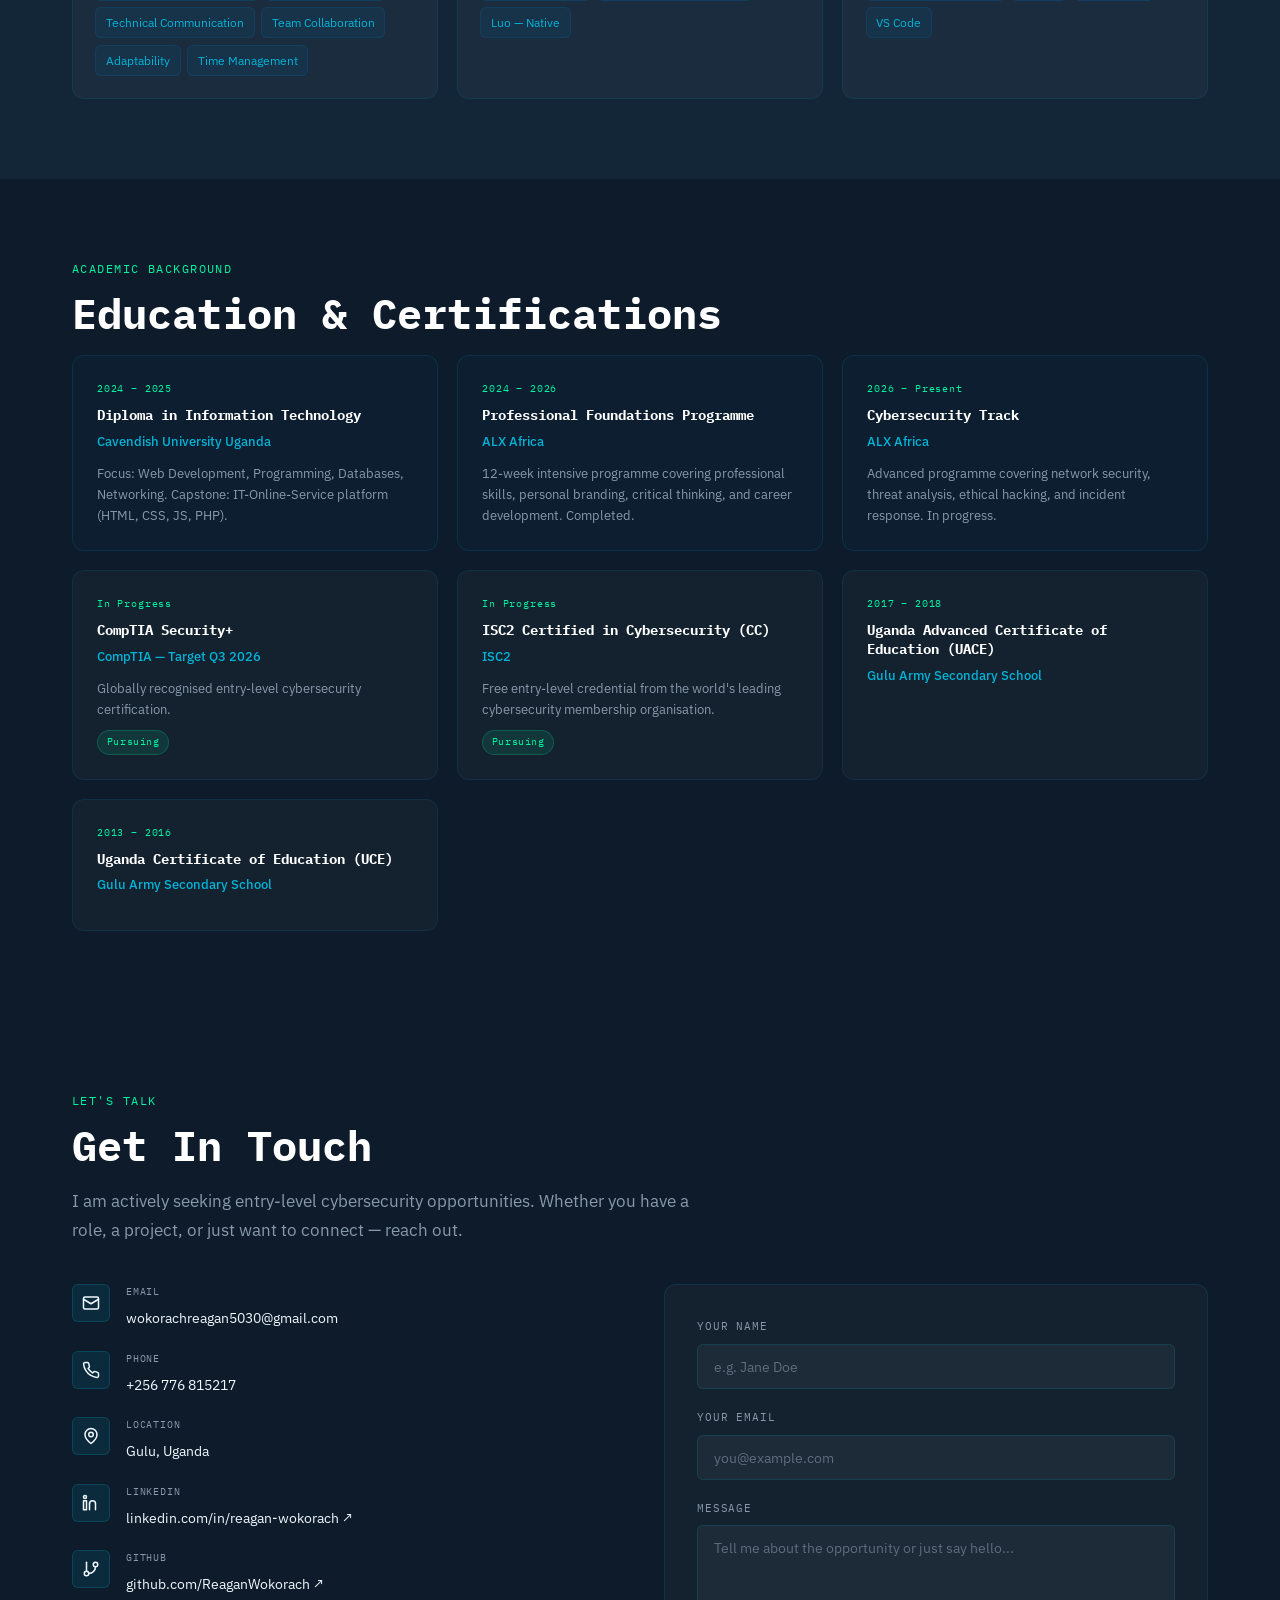
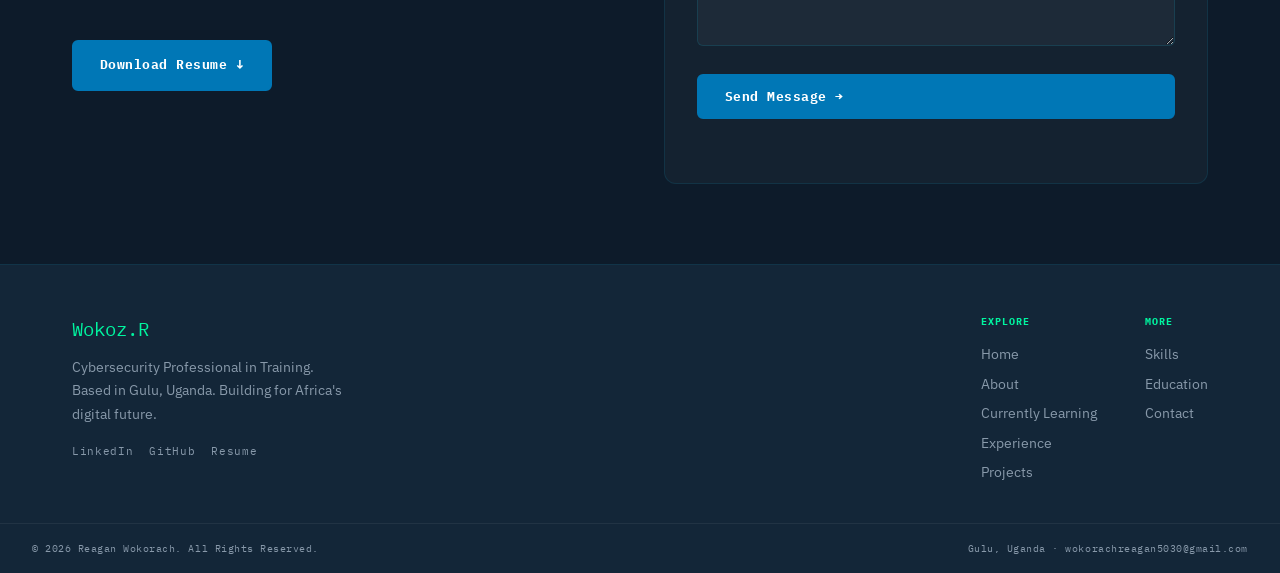
==== commit ec5fb6b7: "Re-uploads, fixing more things again" ====
--- a/index.html
+++ b/index.html
@@ -29,6 +29,7 @@
         <li><a href="#skills">Skills</a></li>
         <li><a href="#education">Education</a></li>
         <li><a href="#contact">Contact</a></li>
+        <li><a href="https://www.linkedin.com/in/reagan-wokorach/" target="_blank" rel="noopener" class="nav-linkedin">LinkedIn ↗</a></li>
         <li>
           <a href="https://www.linkedin.com/in/reagan-wokorach/" target="_blank" class="nav-linkedin">
             LinkedIn
@@ -68,6 +69,7 @@
         <div class="image-frame">
           <img src="reagan.jpeg" alt="Reagan Wokorach — Cybersecurity Professional" fetchpriority="high" />
           <div class="image-glow"></div>
+          <div class="image-spotlight" id="imageSpotlight"></div>
         </div>
         <div class="hero-stat-card card-top">
           <span class="stat-num">5+</span>
@@ -83,6 +85,108 @@
   </section>
 
   <!-- ── CURRENTLY LEARNING ────────────────────────────────────────────── -->
+  <!-- ── BIO / ABOUT ───────────────────────────────────────────────────── -->
+  <section id="about" class="section about-section">
+    <div class="container">
+      <div class="section-label">Who i am</div>
+      <h2 class="section-title">About Me</h2>
+
+      <div class="about-grid">
+        <div class="about-bio">
+          <p class="bio-lead">
+            Wokorach Reagan is a cybersecurity professional in training and IT specialist
+            based in Gulu, Uganda. He has completed the ALX Africa Professional Foundations
+            programme and is now advancing through ALX Africa's Cybersecurity track with
+            full commitment and a clear sense of purpose.
+          </p>
+          <p>
+            With over five years of hands-on experience in data annotation and AI training
+            at Samasource Uganda, and a Diploma in Information Technology from Cavendish
+            University Uganda, Reagan brings a rare combination of technical precision,
+            analytical problem-solving, and the kind of adaptability that only comes from
+            working in high-volume, accuracy-critical environments.
+          </p>
+          <p>
+            Reagan's driving mission is rooted in the Global Challenge of
+            <strong>Good Health and Well-Being</strong>. Having grown up in northern Uganda
+            and witnessed how fragile digital infrastructure puts communities at risk, he
+            is building a career in cybersecurity specifically to protect the healthcare
+            systems, government platforms, and community organisations that people across
+            East Africa depend on.
+          </p>
+          <p>
+            Africa has fewer than <strong>20,000 certified cybersecurity professionals</strong>
+            for over a billion people. Reagan intends to be one of the professionals who
+            closes that gap — with local context, genuine skill, and a long-term commitment
+            to the continent.
+          </p>
+          <p>
+            Currently advancing toward CompTIA Security+ and the ISC2 Certified in
+            Cybersecurity credential, Reagan has practical experience with Nmap, Wireshark,
+            and Burp Suite, and brings strong skills in web development and version control.
+          </p>
+
+          <div class="fun-fact">
+            <div class="fun-fact-icon">
+            <svg viewBox="0 0 24 24" fill="none" stroke="currentColor" stroke-width="2" stroke-linecap="round" stroke-linejoin="round" aria-hidden="true"><line x1="9" x2="15" y1="18" y2="18"/><line x1="10" x2="14" y1="22" y2="22"/><path d="M15.09 14c.18-.98.65-1.74 1.41-2.5A4.65 4.65 0 0 0 18 8 6 6 0 0 0 6 8c0 1 .23 2.23 1.5 3.5A4.61 4.61 0 0 1 8.91 14"/></svg>
+          </div>
+            <div>
+              <strong>Interesting fact:</strong> Reagan once taught himself Wireshark by
+              capturing and analysing his own home network traffic — and discovered his
+              neighbour's device was sending data packets at 2am. He still does not know
+              what they were up to. But it confirmed he had chosen the right field.
+            </div>
+          </div>
+
+          <div class="gcgo-card">
+            <div class="gcgo-label">My GCGO Mission</div>
+            <p>Protecting the digital backbone of Africa's healthcare and public service
+            infrastructure — because a cyberattack on a hospital is not an IT problem,
+            it is a patient safety crisis.</p>
+          </div>
+        </div>
+
+        <div class="about-sidebar">
+          <div class="sidebar-card">
+            <h4>Connect</h4>
+            <a href="https://www.linkedin.com/in/reagan-wokorach/" target="_blank" class="connect-link linkedin">
+              <span><svg viewBox="0 0 24 24" fill="none" stroke="currentColor" stroke-width="2" stroke-linecap="round" stroke-linejoin="round" aria-hidden="true"><rect x="2" y="9" width="4" height="12"/><circle cx="4" cy="4" r="2"/><path d="M10 21v-8"/><path d="M10 13a4 4 0 0 1 8 0v8"/></svg></span> LinkedIn Profile ↗
+            </a>
+            <a href="https://github.com/ReaganWokorach" target="_blank" class="connect-link github">
+              <span><svg viewBox="0 0 24 24" fill="none" stroke="currentColor" stroke-width="2" stroke-linecap="round" stroke-linejoin="round" aria-hidden="true"><line x1="6" x2="6" y1="3" y2="15"/><circle cx="18" cy="6" r="3"/><circle cx="6" cy="18" r="3"/><path d="M18 9a9 9 0 0 1-9 9"/></svg></span> GitHub Profile ↗
+            </a>
+            <a href="resume.pdf" download class="connect-link resume">
+              <span><svg viewBox="0 0 24 24" fill="none" stroke="currentColor" stroke-width="2" stroke-linecap="round" stroke-linejoin="round" aria-hidden="true"><path d="M12 3v12"/><path d="m7 10 5 5 5-5"/><path d="M5 21h14"/></svg></span> Download Resume
+            </a>
+          </div>
+
+          <div class="sidebar-card">
+            <h4>Quick Facts</h4>
+            <ul class="quick-facts">
+              <li><span><svg viewBox="0 0 24 24" fill="none" stroke="currentColor" stroke-width="2" stroke-linecap="round" stroke-linejoin="round" aria-hidden="true"><path d="M20 10c0 6-8 12-8 12s-8-6-8-12a8 8 0 0 1 16 0Z"/><circle cx="12" cy="10" r="3"/></svg></span> Gulu, Uganda</li>
+              <li><span><svg viewBox="0 0 24 24" fill="none" stroke="currentColor" stroke-width="2" stroke-linecap="round" stroke-linejoin="round" aria-hidden="true"><circle cx="12" cy="12" r="10"/><circle cx="12" cy="12" r="6"/><circle cx="12" cy="12" r="2"/></svg></span> Cybersecurity Analyst (target)</li>
+              <li><span><svg viewBox="0 0 24 24" fill="none" stroke="currentColor" stroke-width="2" stroke-linecap="round" stroke-linejoin="round" aria-hidden="true"><circle cx="12" cy="12" r="10"/><path d="M2 12h20"/><path d="M12 2a15 15 0 0 1 0 20 15 15 0 0 1 0-20Z"/></svg></span> Focused on East Africa</li>
+              <li><span><svg viewBox="0 0 24 24" fill="none" stroke="currentColor" stroke-width="2" stroke-linecap="round" stroke-linejoin="round" aria-hidden="true"><path d="m5 8 6 6 6-6"/><path d="M5 8h14v10a1 1 0 0 1-1 1H6a1 1 0 0 1-1-1Z"/></svg></span> English · Kiswahili · Luo</li>
+              <li><span><svg viewBox="0 0 24 24" fill="none" stroke="currentColor" stroke-width="2" stroke-linecap="round" stroke-linejoin="round" aria-hidden="true"><rect x="2" y="4" width="20" height="16" rx="2"/><path d="m2 7 10 6 10-6"/></svg></span> wokorachreagan5030@gmail.com</li>
+              <li><span><svg viewBox="0 0 24 24" fill="none" stroke="currentColor" stroke-width="2" stroke-linecap="round" stroke-linejoin="round" aria-hidden="true"><path d="M22 16.92v3a2 2 0 0 1-2.18 2 19.79 19.79 0 0 1-8.63-3.07 19.5 19.5 0 0 1-6-6 19.79 19.79 0 0 1-3.07-8.67A2 2 0 0 1 4.11 2h3a2 2 0 0 1 2 1.72c.127.96.362 1.903.7 2.81a2 2 0 0 1-.45 2.11L8.09 9.91a16 16 0 0 0 6 6l1.27-1.27a2 2 0 0 1 2.11-.45c.907.338 1.85.573 2.81.7A2 2 0 0 1 22 16.92z"/></svg></span> +256 776 815217</li>
+            </ul>
+          </div>
+
+          <div class="sidebar-card skills-preview">
+            <h4>Core Strengths</h4>
+            <div class="strength-tag">Analytical Problem Solving</div>
+            <div class="strength-tag">Attention to Detail</div>
+            <div class="strength-tag">Fast Learner</div>
+            <div class="strength-tag">Cybersecurity Fundamentals</div>
+            <div class="strength-tag">Network Analysis</div>
+            <div class="strength-tag">Team Collaboration</div>
+          </div>
+        </div>
+      </div>
+    </div>
+  </section>
+
+  <!-- ── CURRENTLY LEARNING ───────────────────────────────────────────── -->
   <section id="learning" class="section learning-section">
     <div class="container">
       <div class="section-label">Actively Growing</div>
@@ -131,107 +235,6 @@
           through ALX Africa's Cybersecurity track — deepening technical skills in
           network defence, threat analysis, and ethical hacking.</p>
           <div class="lcard-status in-progress">In Progress</div>
-        </div>
-      </div>
-    </div>
-  </section>
-
-  <!-- ── BIO / ABOUT ───────────────────────────────────────────────────── -->
-  <section id="about" class="section about-section">
-    <div class="container">
-      <div class="section-label">Who i am</div>
-      <h2 class="section-title">About Me</h2>
-
-      <div class="about-grid">
-        <div class="about-bio">
-          <p class="bio-lead">
-            Wokorach Reagan is a cybersecurity professional in training and IT specialist
-            based in Gulu, Uganda. He has completed the ALX Africa Professional Foundations
-            programme and is now advancing through ALX Africa's Cybersecurity track with
-            full commitment and a clear sense of purpose.
-          </p>
-          <p>
-            With over five years of hands-on experience in data annotation and AI training
-            at Samasource Uganda, and a Diploma in Information Technology from Cavendish
-            University Uganda, Reagan brings a rare combination of technical precision,
-            analytical problem-solving, and the kind of adaptability that only comes from
-            working in high-volume, accuracy-critical environments.
-          </p>
-          <p>
-            Reagan's driving mission is rooted in the Global Challenge of
-            <strong>Good Health and Well-Being</strong>. Having grown up in northern Uganda
-            and witnessed how fragile digital infrastructure puts communities at risk, he
-            is building a career in cybersecurity specifically to protect the healthcare
-            systems, government platforms, and community organisations that people across
-            East Africa depend on.
-          </p>
-          <p>
-            Africa has fewer than <strong>20,000 certified cybersecurity professionals</strong>
-            for over a billion people. Reagan intends to be one of the professionals who
-            closes that gap — with local context, genuine skill, and a long-term commitment
-            to the continent.
-          </p>
-          <p>
-            Currently advancing toward CompTIA Security+ and the ISC2 Certified in
-            Cybersecurity credential, Reagan has practical experience with Nmap, Wireshark,
-            and Burp Suite, and brings strong skills in web development and version control.
-          </p>
-
-          <div class="fun-fact">
-            <div class="fun-fact-icon">
-            <svg viewBox="0 0 24 24" fill="none" stroke="currentColor" stroke-width="2" stroke-linecap="round" stroke-linejoin="round" aria-hidden="true"><line x1="9" x2="15" y1="18" y2="18"/><line x1="10" x2="14" y1="22" y2="22"/><path d="M15.09 14c.18-.98.65-1.74 1.41-2.5A4.65 4.65 0 0 0 18 8 6 6 0 0 0 6 8c0 1 .23 2.23 1.5 3.5A4.61 4.61 0 0 1 8.91 14"/></svg>
-          </div>
-            <div>
-              <strong>Interesting fact:</strong> Reagan once taught himself Wireshark by
-              capturing and analysing his own home network traffic — and discovered his
-              neighbour's device was sending data packets at 2am. He still does not know
-              what they were up to. But it confirmed he had chosen the right field.
-            </div>
-          </div>
-
-          <div class="gcgo-card">
-            <div class="gcgo-label">My GCGO Mission</div>
-            <p>Protecting the digital backbone of Africa's healthcare and public service
-            infrastructure — because a cyberattack on a hospital is not an IT problem,
-            it is a patient safety crisis.</p>
-          </div>
-        </div>
-
-        <div class="about-sidebar">
-          <div class="sidebar-card">
-            <h4>Connect</h4>
-            <a href="https://www.linkedin.com/in/reagan-wokorach/" target="_blank" class="connect-link linkedin">
-              <span><svg viewBox="0 0 24 24" fill="none" stroke="currentColor" stroke-width="2" stroke-linecap="round" stroke-linejoin="round" aria-hidden="true"><path d="M10 13a5 5 0 0 0 7.54.54l3-3a5 5 0 0 0-7.07-7.07l-1.72 1.71"/><path d="M14 11a5 5 0 0 0-7.54-.54l-3 3a5 5 0 0 0 7.07 7.07l1.71-1.71"/></svg></span> LinkedIn Profile ↗
-            </a>
-            <a href="https://github.com/ReaganWokorach" target="_blank" class="connect-link github">
-              <span><svg viewBox="0 0 24 24" fill="none" stroke="currentColor" stroke-width="2" stroke-linecap="round" stroke-linejoin="round" aria-hidden="true"><line x1="6" x2="6" y1="3" y2="15"/><circle cx="18" cy="6" r="3"/><circle cx="6" cy="18" r="3"/><path d="M18 9a9 9 0 0 1-9 9"/></svg></span> GitHub Profile ↗
-            </a>
-            <a href="resume.pdf" download class="connect-link resume">
-              <span><svg viewBox="0 0 24 24" fill="none" stroke="currentColor" stroke-width="2" stroke-linecap="round" stroke-linejoin="round" aria-hidden="true"><path d="M12 3v12"/><path d="m7 10 5 5 5-5"/><path d="M5 21h14"/></svg></span> Download Resume
-            </a>
-          </div>
-
-          <div class="sidebar-card">
-            <h4>Quick Facts</h4>
-            <ul class="quick-facts">
-              <li><span></span> Gulu, Uganda</li>
-              <li><span></span> Cybersecurity Analyst (target)</li>
-              <li><span></span> Focused on East Africa</li>
-              <li><span></span> English · Kiswahili · Luo</li>
-              <li><span></span> wokorachreagan5030@gmail.com</li>
-              <li><span></span> +256 776 815217</li>
-            </ul>
-          </div>
-
-          <div class="sidebar-card skills-preview">
-            <h4>Core Strengths</h4>
-            <div class="strength-tag">Analytical Problem Solving</div>
-            <div class="strength-tag">Attention to Detail</div>
-            <div class="strength-tag">Fast Learner</div>
-            <div class="strength-tag">Cybersecurity Fundamentals</div>
-            <div class="strength-tag">Network Analysis</div>
-            <div class="strength-tag">Team Collaboration</div>
-          </div>
         </div>
       </div>
     </div>
@@ -697,7 +700,7 @@
             </div>
           </div>
           <div class="contact-item">
-            <span class="contact-icon"><svg viewBox="0 0 24 24" fill="none" stroke="currentColor" stroke-width="2" stroke-linecap="round" stroke-linejoin="round" aria-hidden="true"><path d="M10 13a5 5 0 0 0 7.54.54l3-3a5 5 0 0 0-7.07-7.07l-1.72 1.71"/><path d="M14 11a5 5 0 0 0-7.54-.54l-3 3a5 5 0 0 0 7.07 7.07l1.71-1.71"/></svg></span>
+            <span class="contact-icon"><svg viewBox="0 0 24 24" fill="none" stroke="currentColor" stroke-width="2" stroke-linecap="round" stroke-linejoin="round" aria-hidden="true"><rect x="2" y="9" width="4" height="12"/><circle cx="4" cy="4" r="2"/><path d="M10 21v-8"/><path d="M10 13a4 4 0 0 1 8 0v8"/></svg></span>
             <div>
               <div class="contact-label">LinkedIn</div>
               <a href="https://www.linkedin.com/in/reagan-wokorach/" target="_blank">
--- a/style.css
+++ b/style.css
@@ -331,10 +331,16 @@
   padding: 0.3rem 0.75rem;
   border-radius: 50px;
   letter-spacing: 0.06em;
-}
+  transition: transform var(--transition), box-shadow var(--transition);
+  cursor: default;
+}
+.badge:hover { transform: translateY(-2px); }
 .badge-green  { background: rgba(0,245,160,0.1);  color: var(--green);      border: 1px solid rgba(0,245,160,0.25); }
 .badge-teal   { background: rgba(0,180,216,0.1);  color: var(--teal-light); border: 1px solid rgba(0,180,216,0.25); }
 .badge-navy   { background: rgba(255,255,255,0.05); color: var(--off-white); border: 1px solid rgba(255,255,255,0.12); }
+.badge-green:hover { box-shadow: 0 4px 14px rgba(0,245,160,0.25); }
+.badge-teal:hover  { box-shadow: 0 4px 14px rgba(0,180,216,0.25); }
+.badge-navy:hover  { box-shadow: 0 4px 14px rgba(255,255,255,0.1); }
 
 .hero-cta {
   display: flex;
@@ -347,6 +353,7 @@
 .hero-image {
   position: relative;
   animation: fadeLeft 0.8s ease 0.2s both;
+  perspective: 1000px;
 }
 
 .image-frame {
@@ -355,6 +362,13 @@
   overflow: hidden;
   border: 2px solid rgba(0,180,216,0.2);
   box-shadow: var(--shadow-lg);
+  transition: transform 0.15s ease-out, border-color var(--transition), box-shadow 0.15s ease-out;
+  transform-style: preserve-3d;
+  will-change: transform;
+}
+.image-frame:hover {
+  border-color: rgba(0,180,216,0.4);
+  box-shadow: 0 25px 50px -12px rgba(0,119,182,0.4);
 }
 
 .image-frame img {
@@ -364,6 +378,10 @@
   object-position: top center;
   display: block;
   filter: brightness(0.92) contrast(1.04);
+  transition: filter 0.3s ease;
+}
+.image-frame:hover img {
+  filter: brightness(1) contrast(1.06);
 }
 
 .image-glow {
@@ -372,6 +390,16 @@
   background: linear-gradient(180deg, transparent 50%, rgba(13,27,42,0.7) 100%);
   pointer-events: none;
 }
+
+.image-spotlight {
+  position: absolute;
+  inset: 0;
+  background: radial-gradient(circle at var(--spot-x, 50%) var(--spot-y, 50%), rgba(0,245,160,0.18), transparent 55%);
+  opacity: 0;
+  transition: opacity 0.3s ease;
+  pointer-events: none;
+}
+.image-frame:hover .image-spotlight { opacity: 1; }
 
 .hero-stat-card {
   position: absolute;
@@ -385,6 +413,12 @@
   align-items: center;
   gap: 0.1rem;
   box-shadow: var(--shadow-md);
+  transition: transform var(--transition), border-color var(--transition), box-shadow var(--transition);
+}
+.hero-stat-card:hover {
+  transform: translateY(-4px) scale(1.04);
+  border-color: rgba(0,180,216,0.5);
+  box-shadow: 0 12px 30px rgba(0,119,182,0.35);
 }
 .card-top    { top: 1.2rem; right: -1.5rem; }
 .card-bottom { bottom: 2rem; left: -1.5rem; }
@@ -560,6 +594,11 @@
   border-radius: var(--radius-md);
   padding: 1.3rem;
   margin-bottom: 1rem;
+  transition: border-color var(--transition), background var(--transition);
+}
+.sidebar-card:hover {
+  border-color: rgba(0,180,216,0.3);
+  background: rgba(255,255,255,0.045);
 }
 .sidebar-card h4 {
   font-family: var(--font-display);
@@ -604,7 +643,8 @@
   color: var(--grey);
 }
 .quick-facts li:last-child { border-bottom: none; }
-.quick-facts li span { font-size: 0.9rem; }
+.quick-facts li span { display: inline-flex; width: 15px; height: 15px; flex-shrink: 0; color: var(--teal-light); }
+.quick-facts li span svg { width: 100%; height: 100%; }
 
 .strength-tag {
   display: inline-block;
@@ -615,6 +655,14 @@
   padding: 0.25rem 0.6rem;
   border-radius: 50px;
   margin: 0.2rem 0.2rem 0.2rem 0;
+  transition: all var(--transition);
+  cursor: default;
+}
+.strength-tag:hover {
+  background: rgba(0,180,216,0.2);
+  border-color: var(--teal);
+  color: var(--white);
+  transform: translateY(-2px);
 }
 
 /* ── EXPERIENCE / TIMELINE ──────────────────────────────────────────── */
@@ -930,12 +978,20 @@
   align-items: flex-start;
   gap: 1rem;
   margin-bottom: 1.2rem;
+  transition: transform var(--transition);
+}
+.contact-item:hover { transform: translateX(4px); }
+.contact-item:hover .contact-icon {
+  background: var(--teal);
+  border-color: var(--teal);
+  color: var(--white);
 }
 
 .contact-icon {
   width: 38px; height: 38px;
   background: rgba(0,180,216,0.1);
   border: 1px solid rgba(0,180,216,0.2);
+  transition: all var(--transition);
   border-radius: var(--radius-sm);
   display: flex;
   align-items: center;
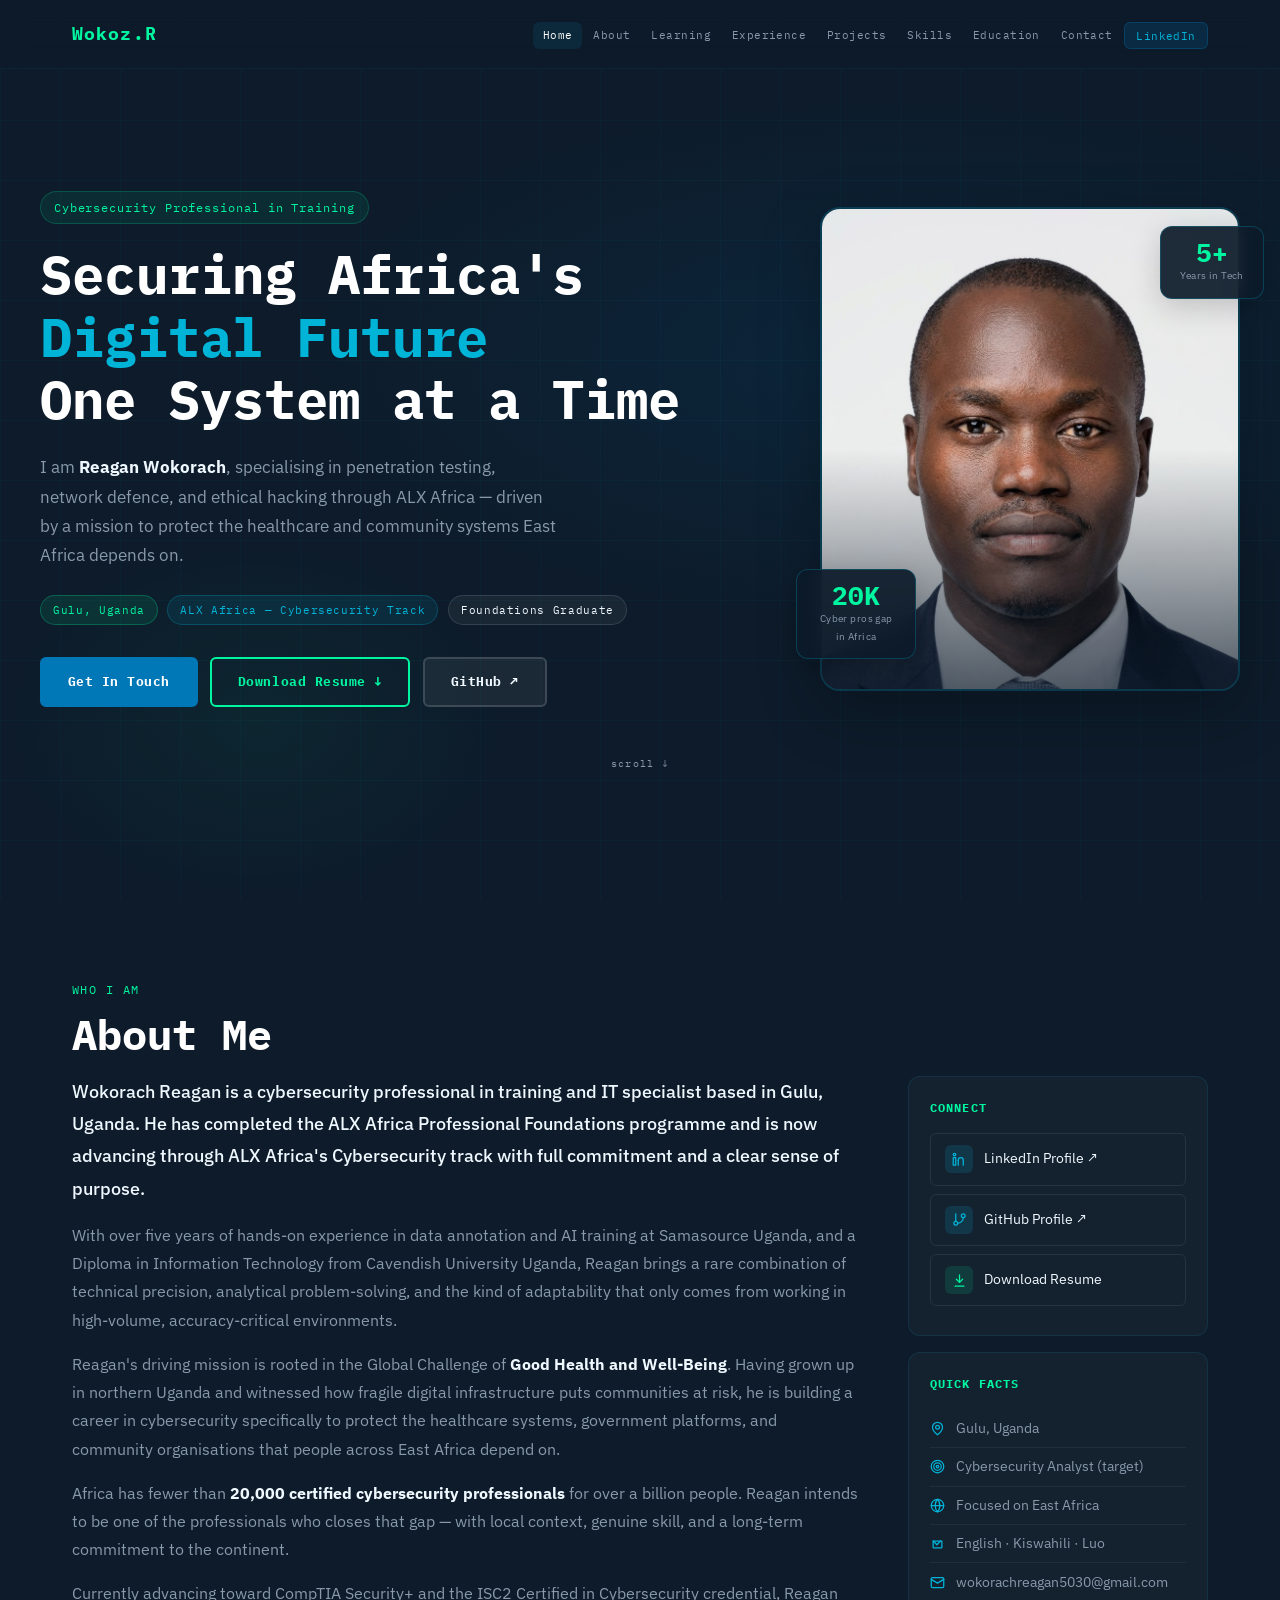
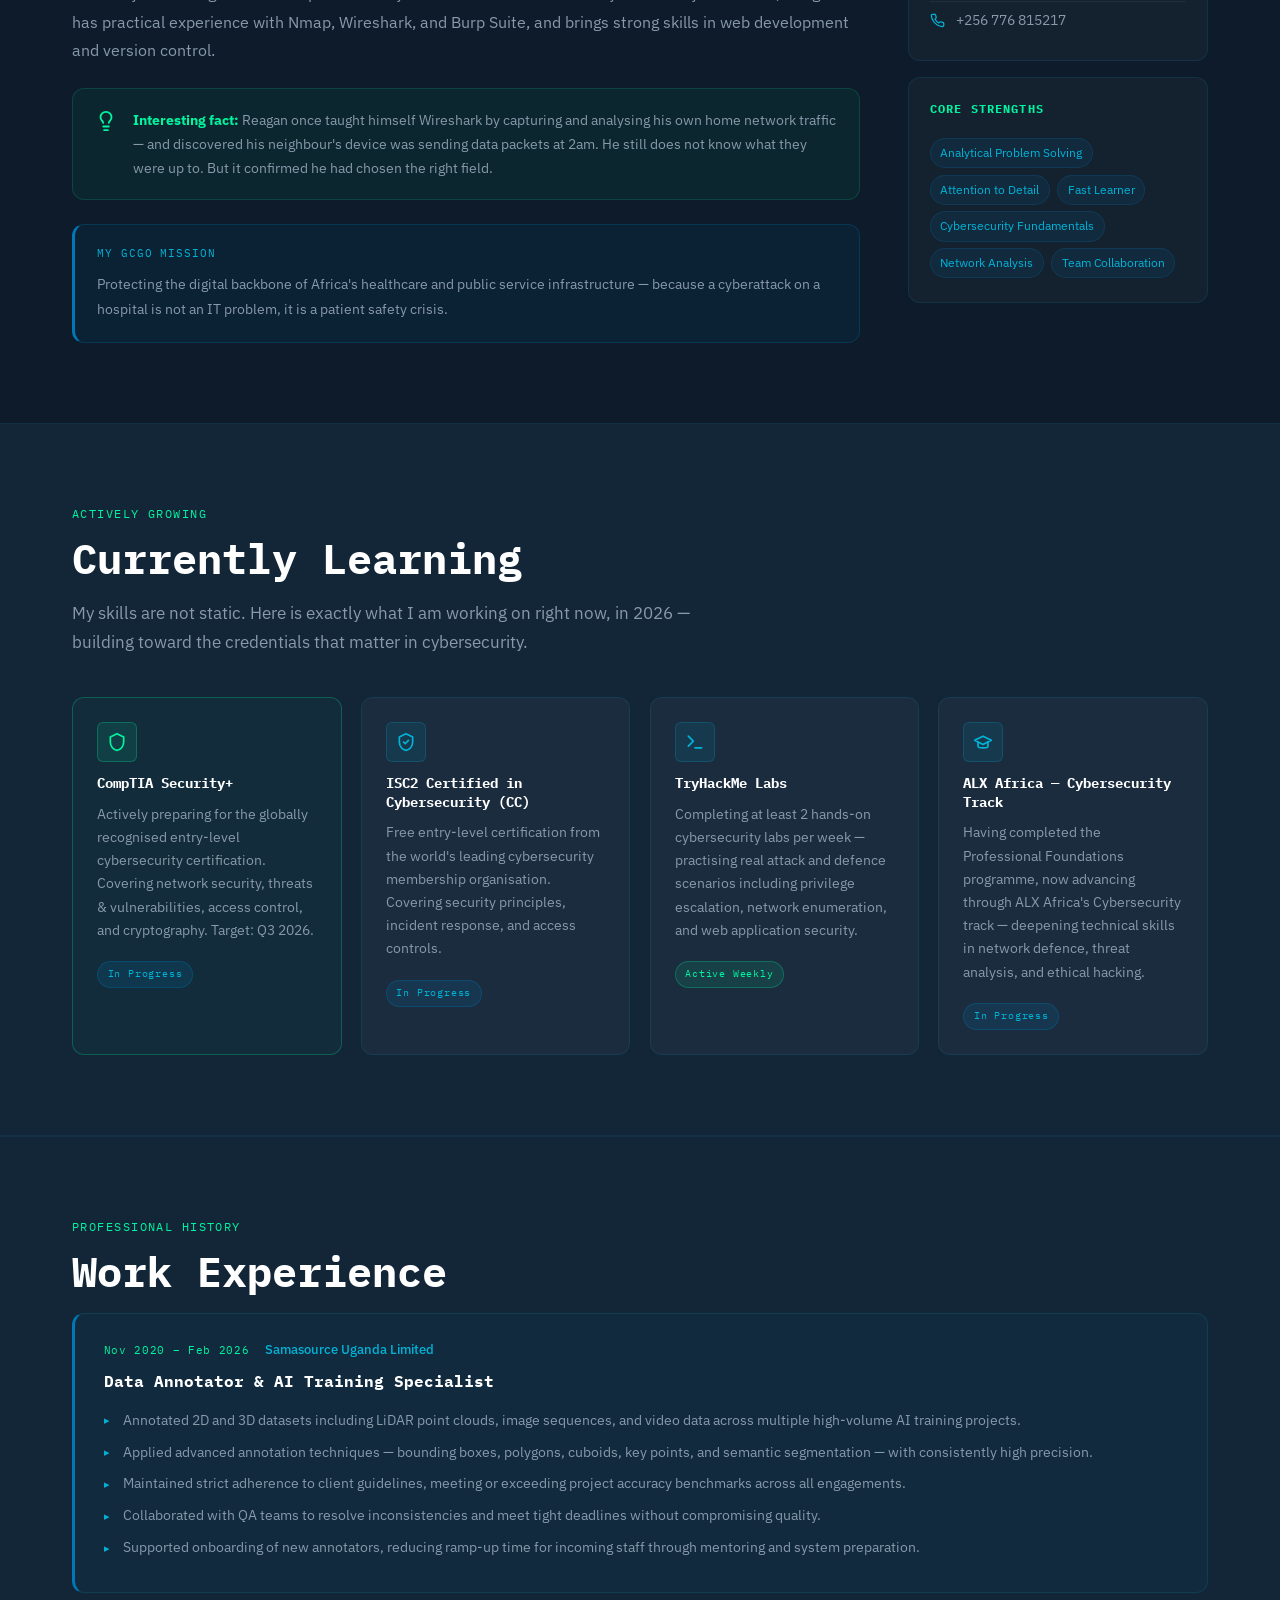
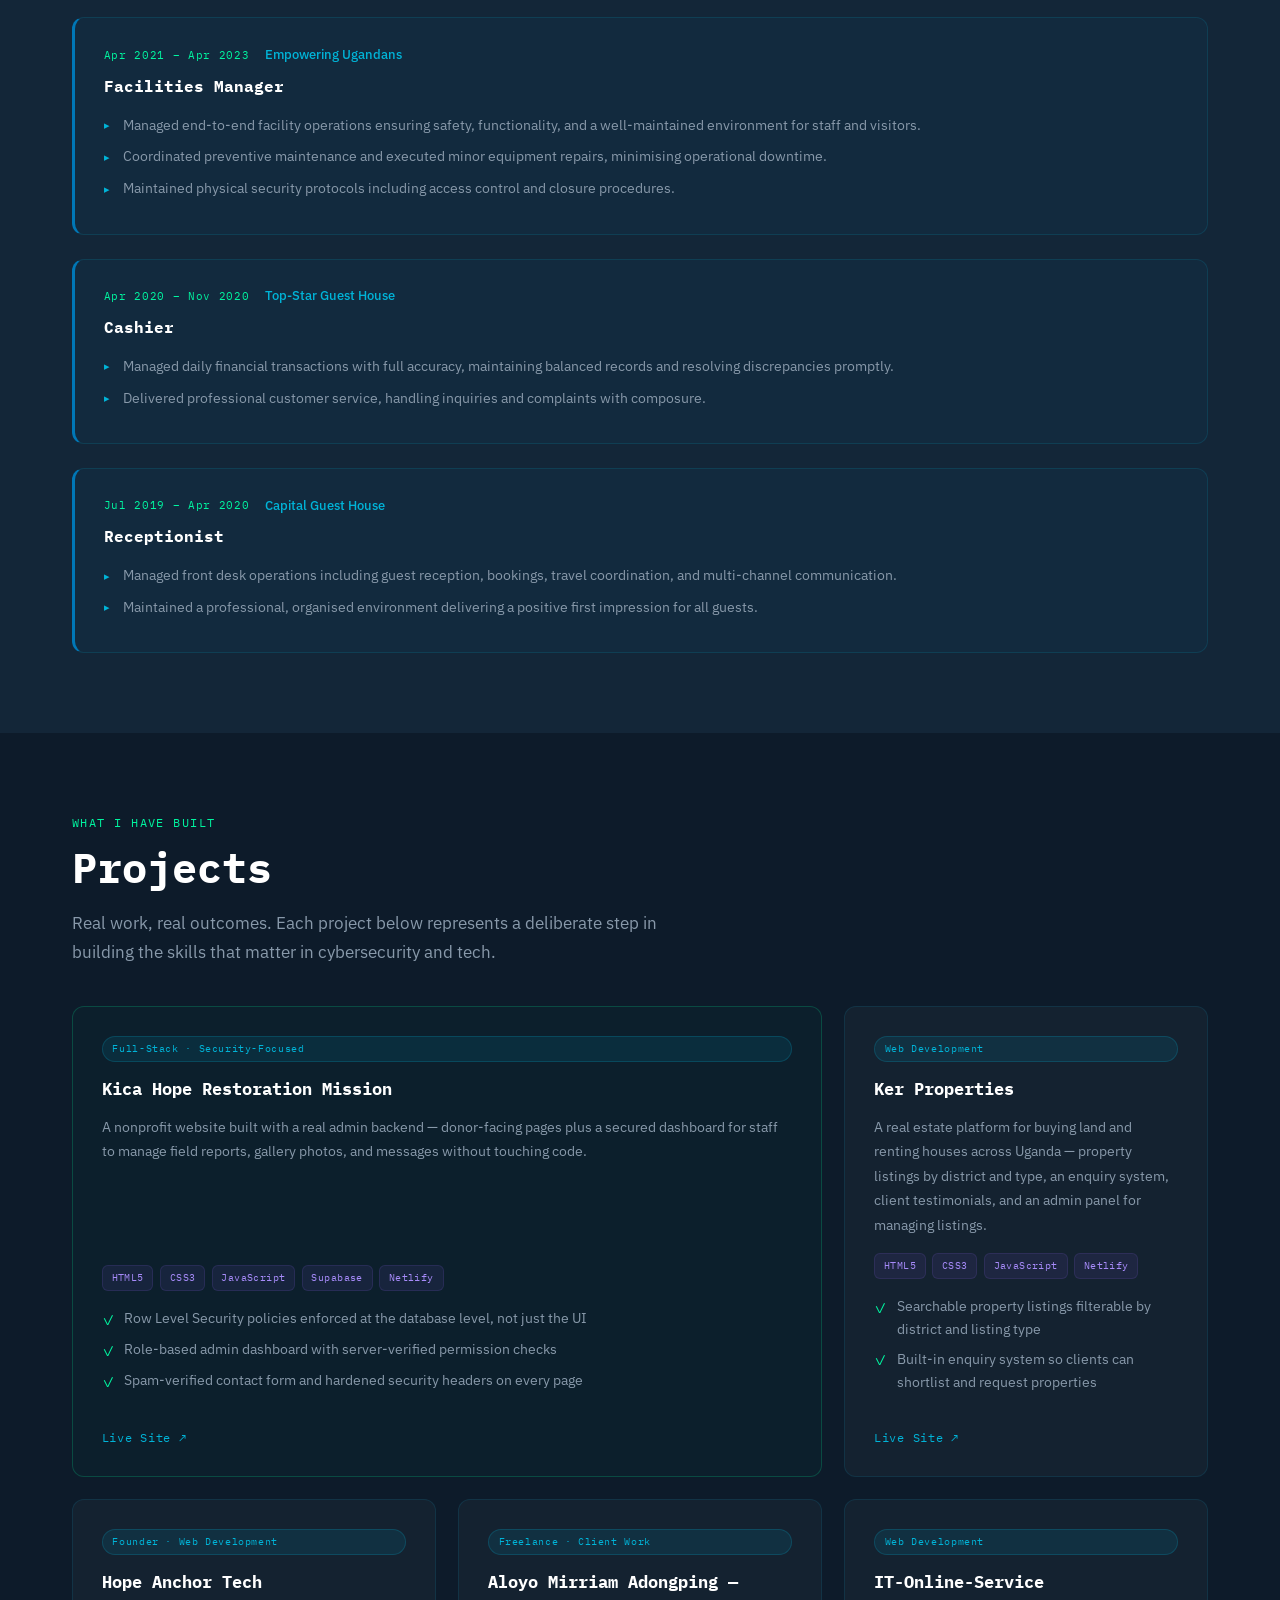
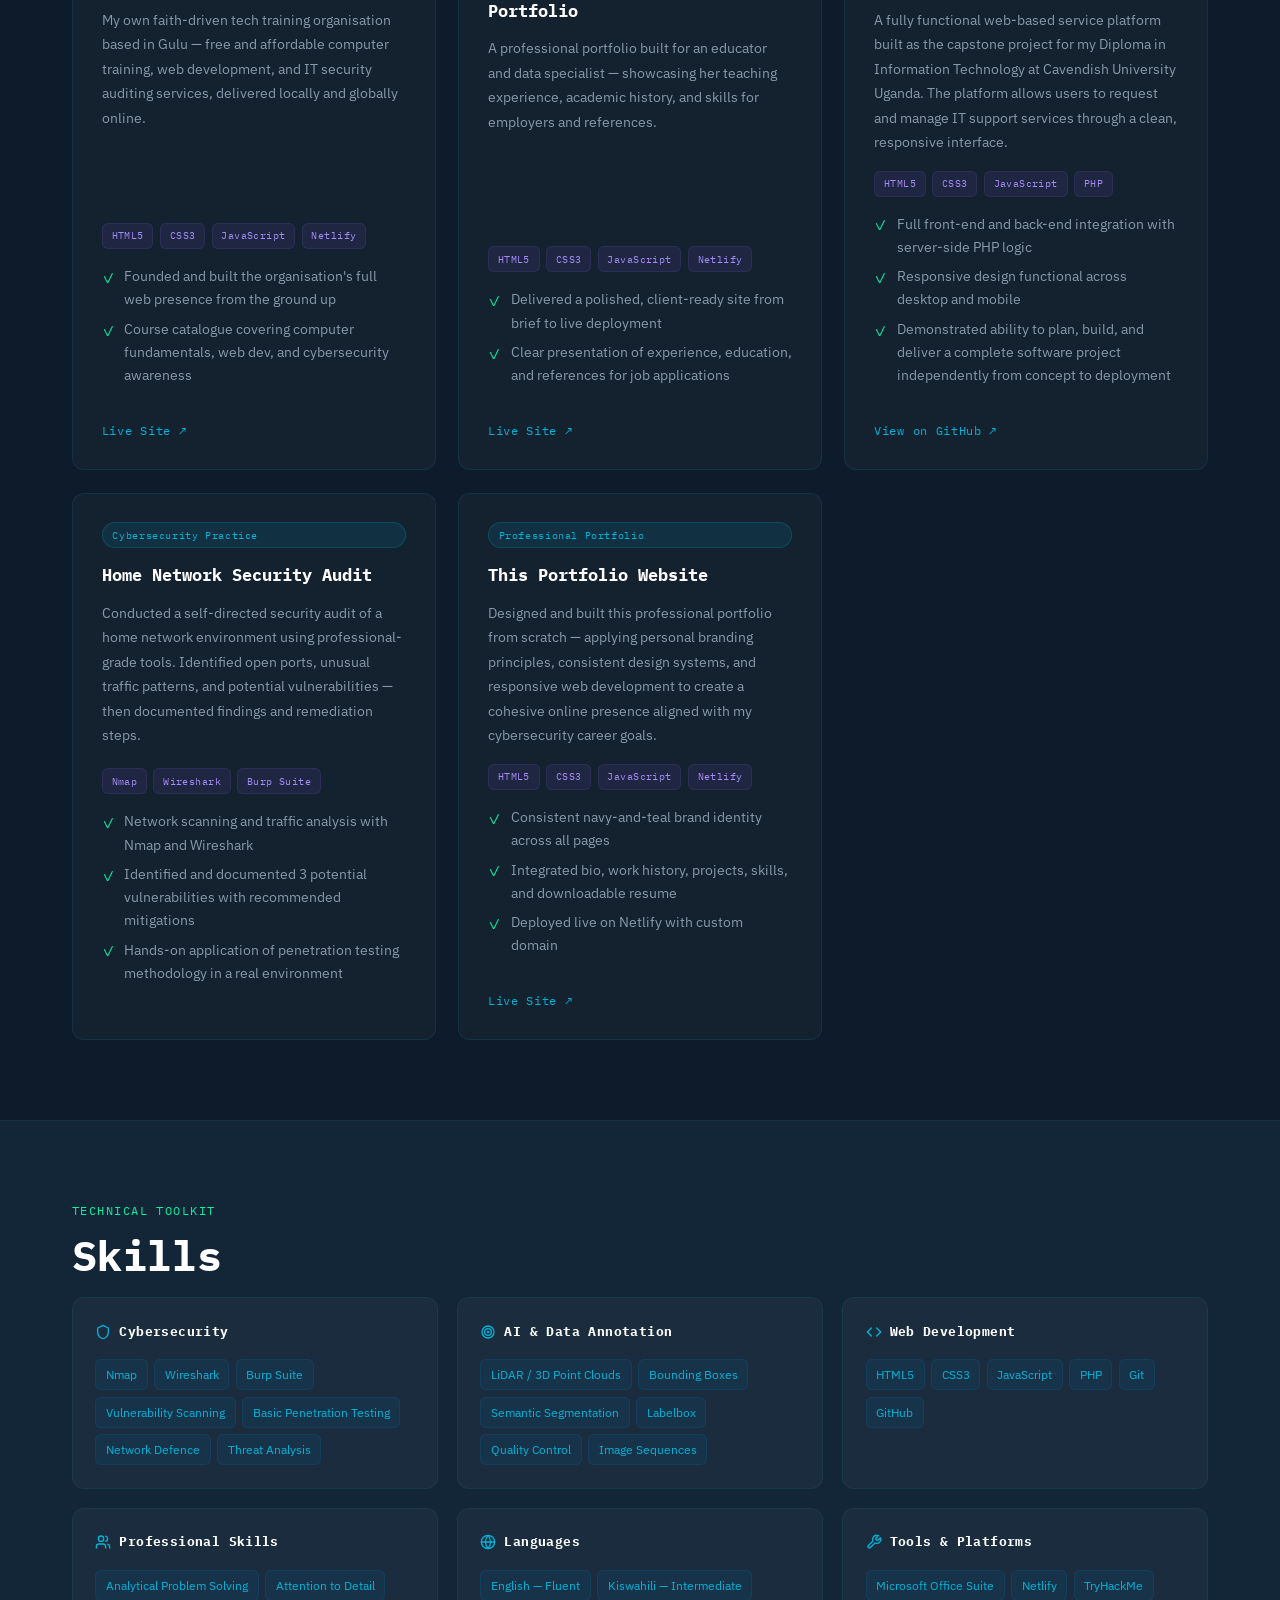
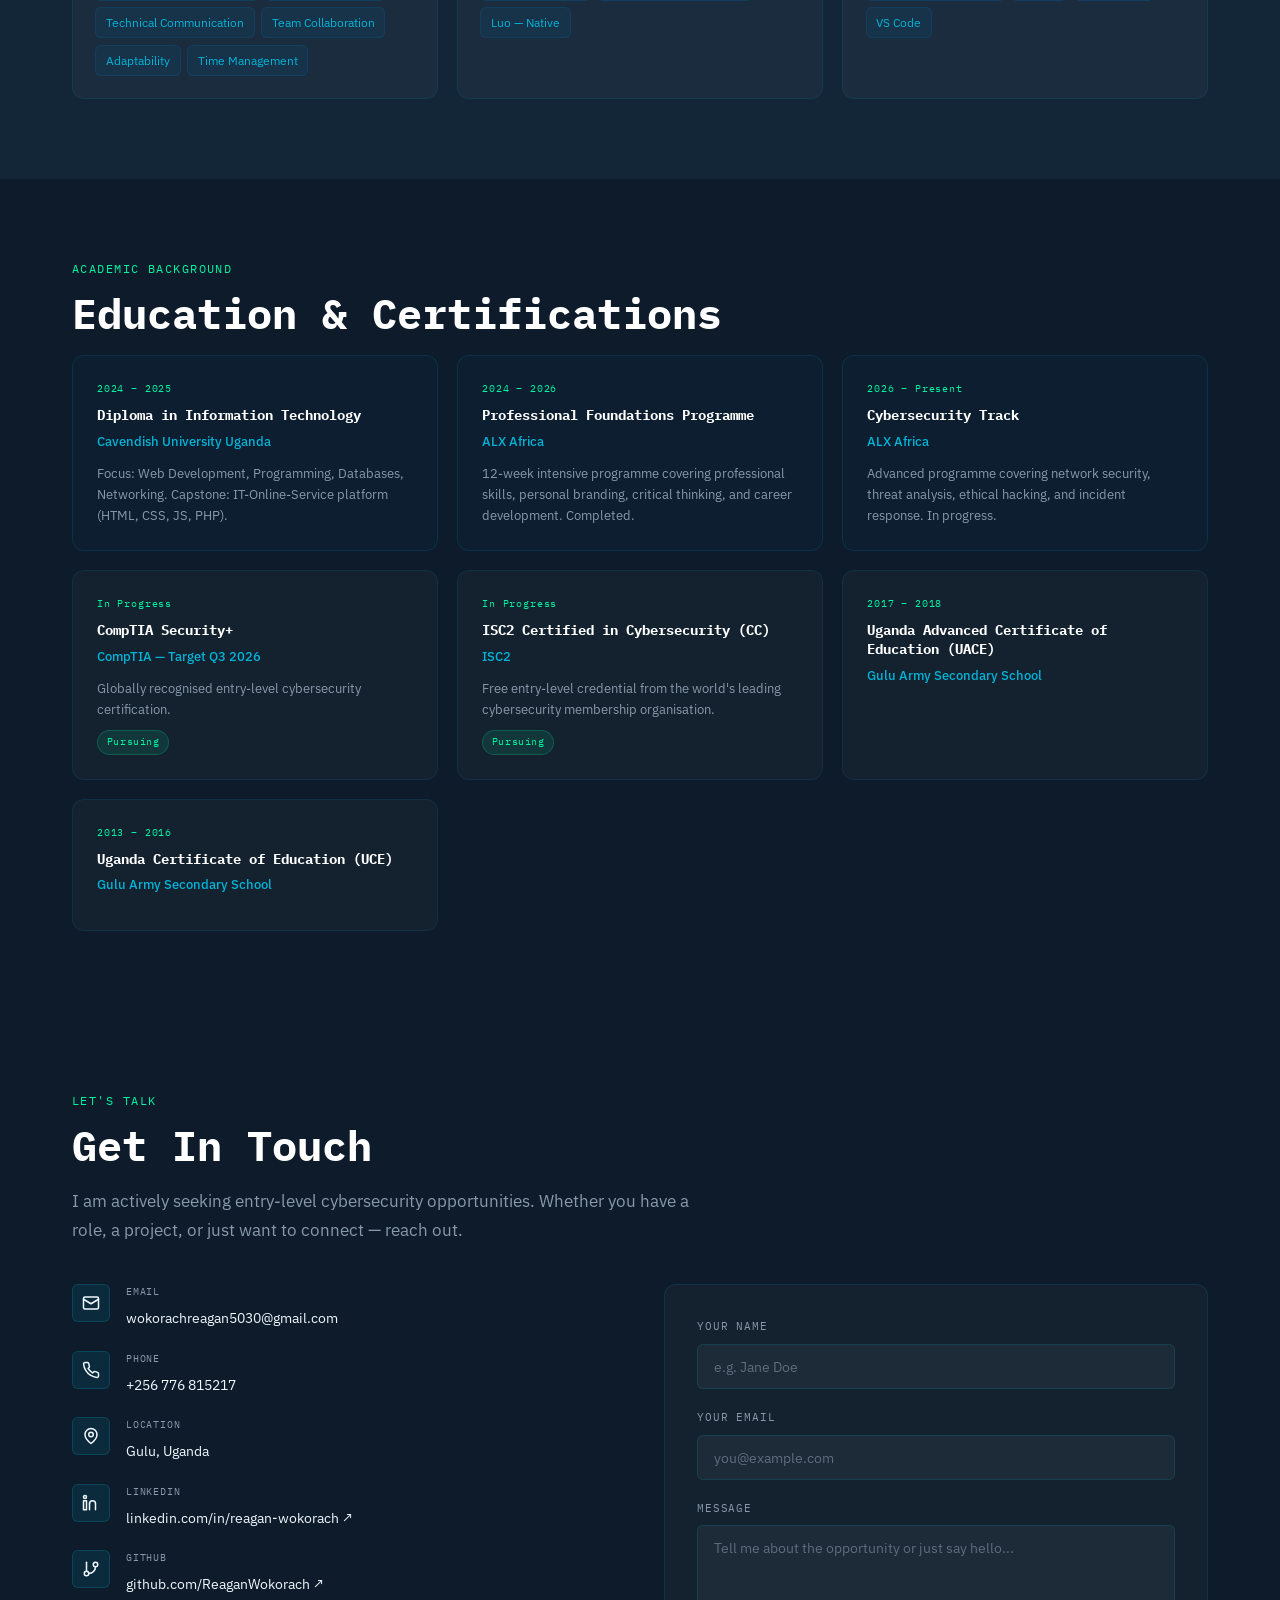
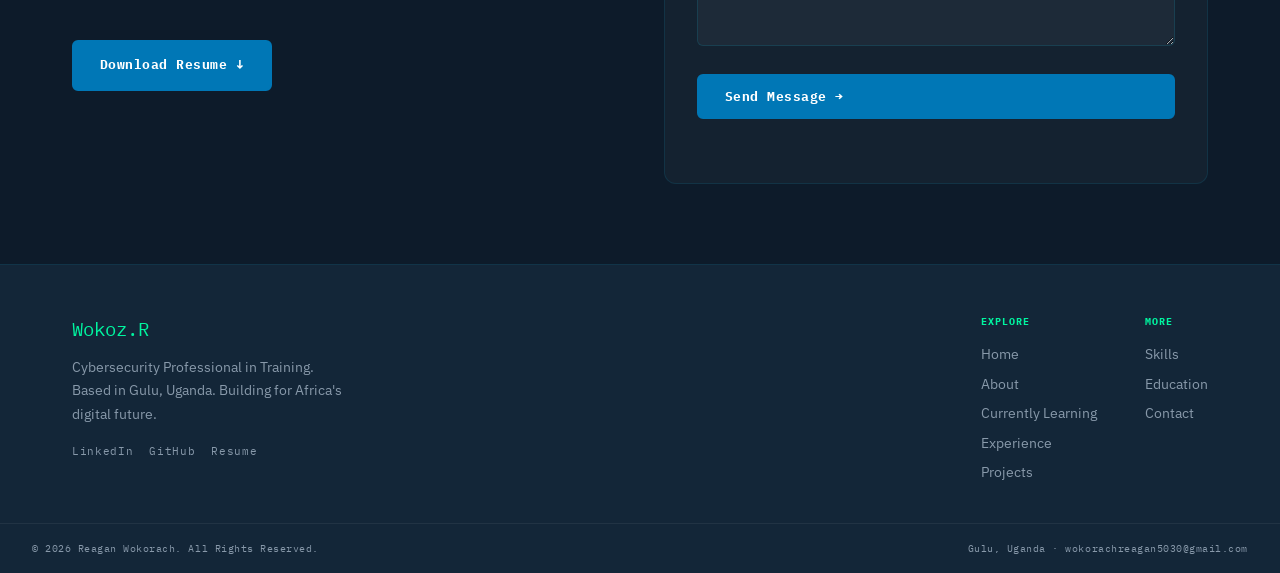
==== commit 0fa825ed: "Updated LinkedIn in the navbar" ====
--- a/index.html
+++ b/index.html
@@ -29,11 +29,7 @@
         <li><a href="#skills">Skills</a></li>
         <li><a href="#education">Education</a></li>
         <li><a href="#contact">Contact</a></li>
-        <li><a href="https://www.linkedin.com/in/reagan-wokorach/" target="_blank" rel="noopener" class="nav-linkedin">LinkedIn ↗</a></li>
-        <li>
-          <a href="https://www.linkedin.com/in/reagan-wokorach/" target="_blank" class="nav-linkedin">
-            LinkedIn
-          </a>
+        <li><a href="https://www.linkedin.com/in/reagan-wokorach/" target="_blank" class="nav-linkedin">LinkedIn</a>
         </li>
       </ul>
     </div>
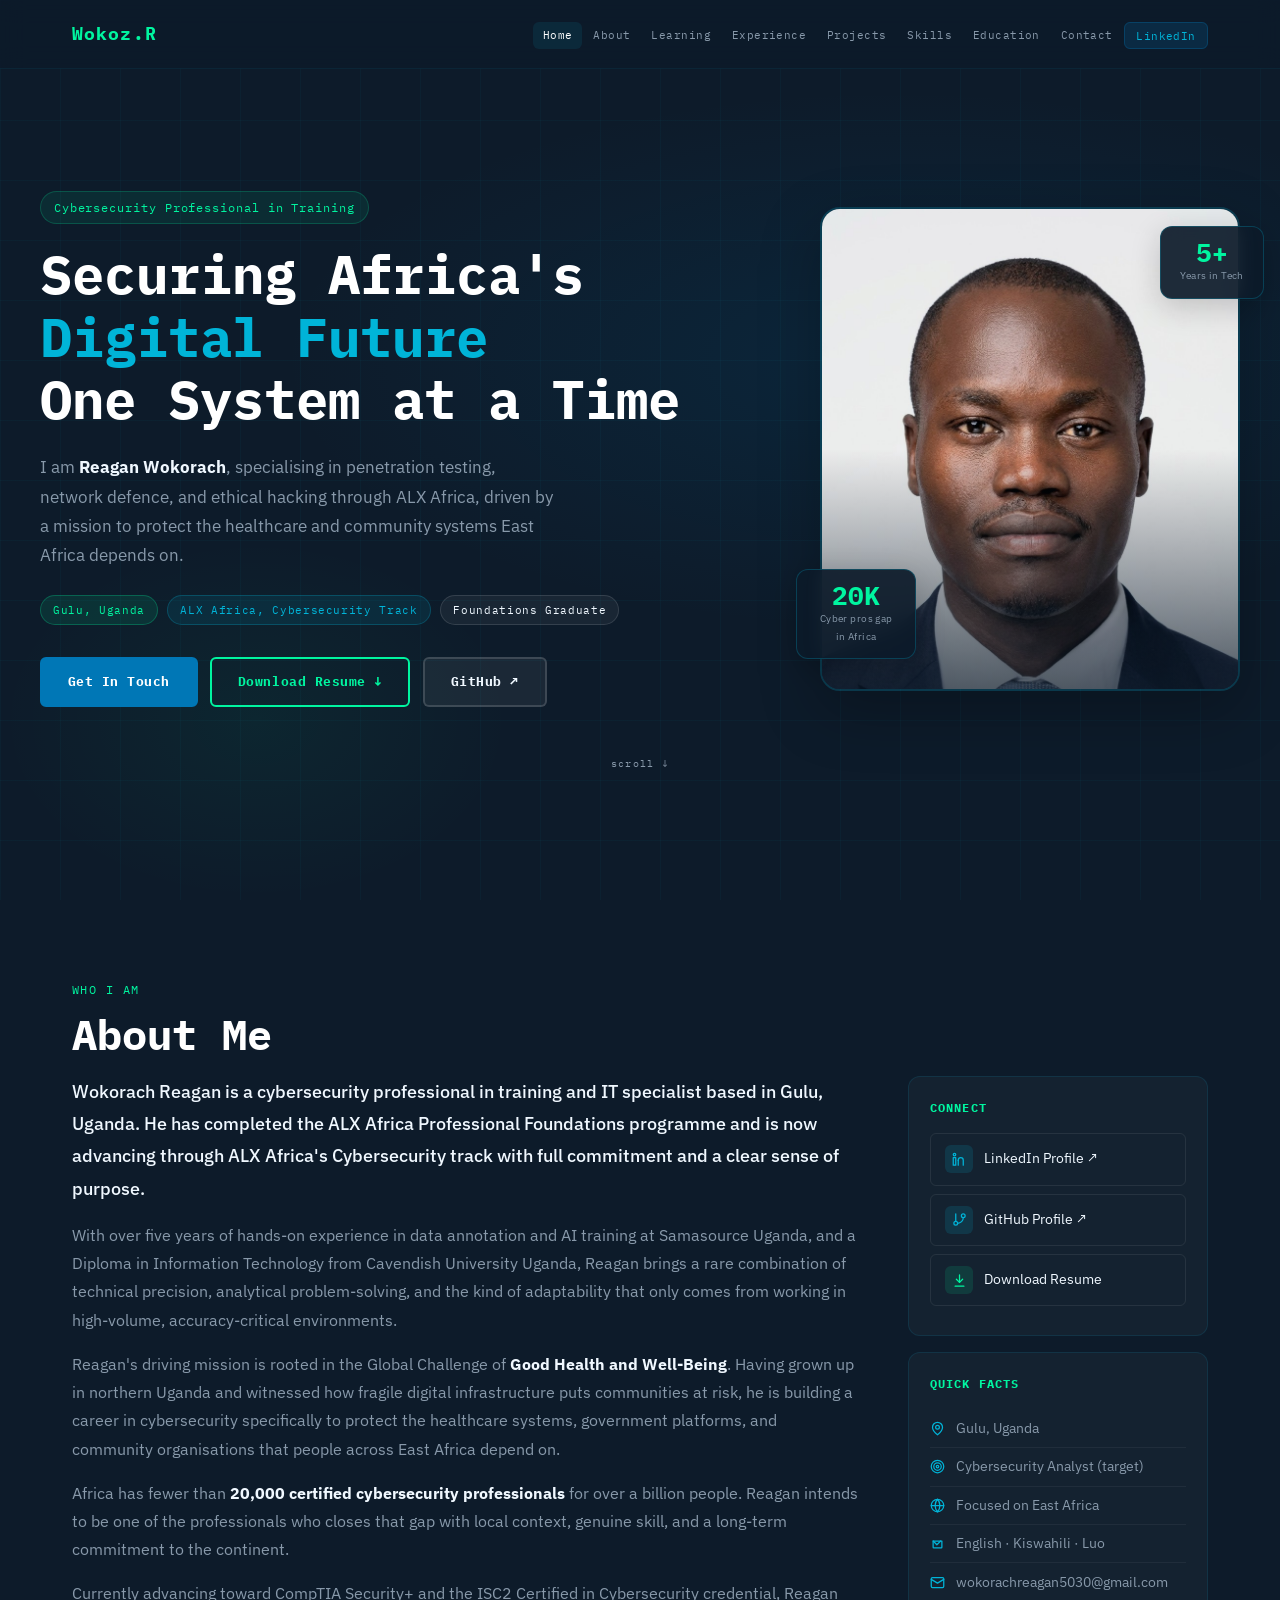
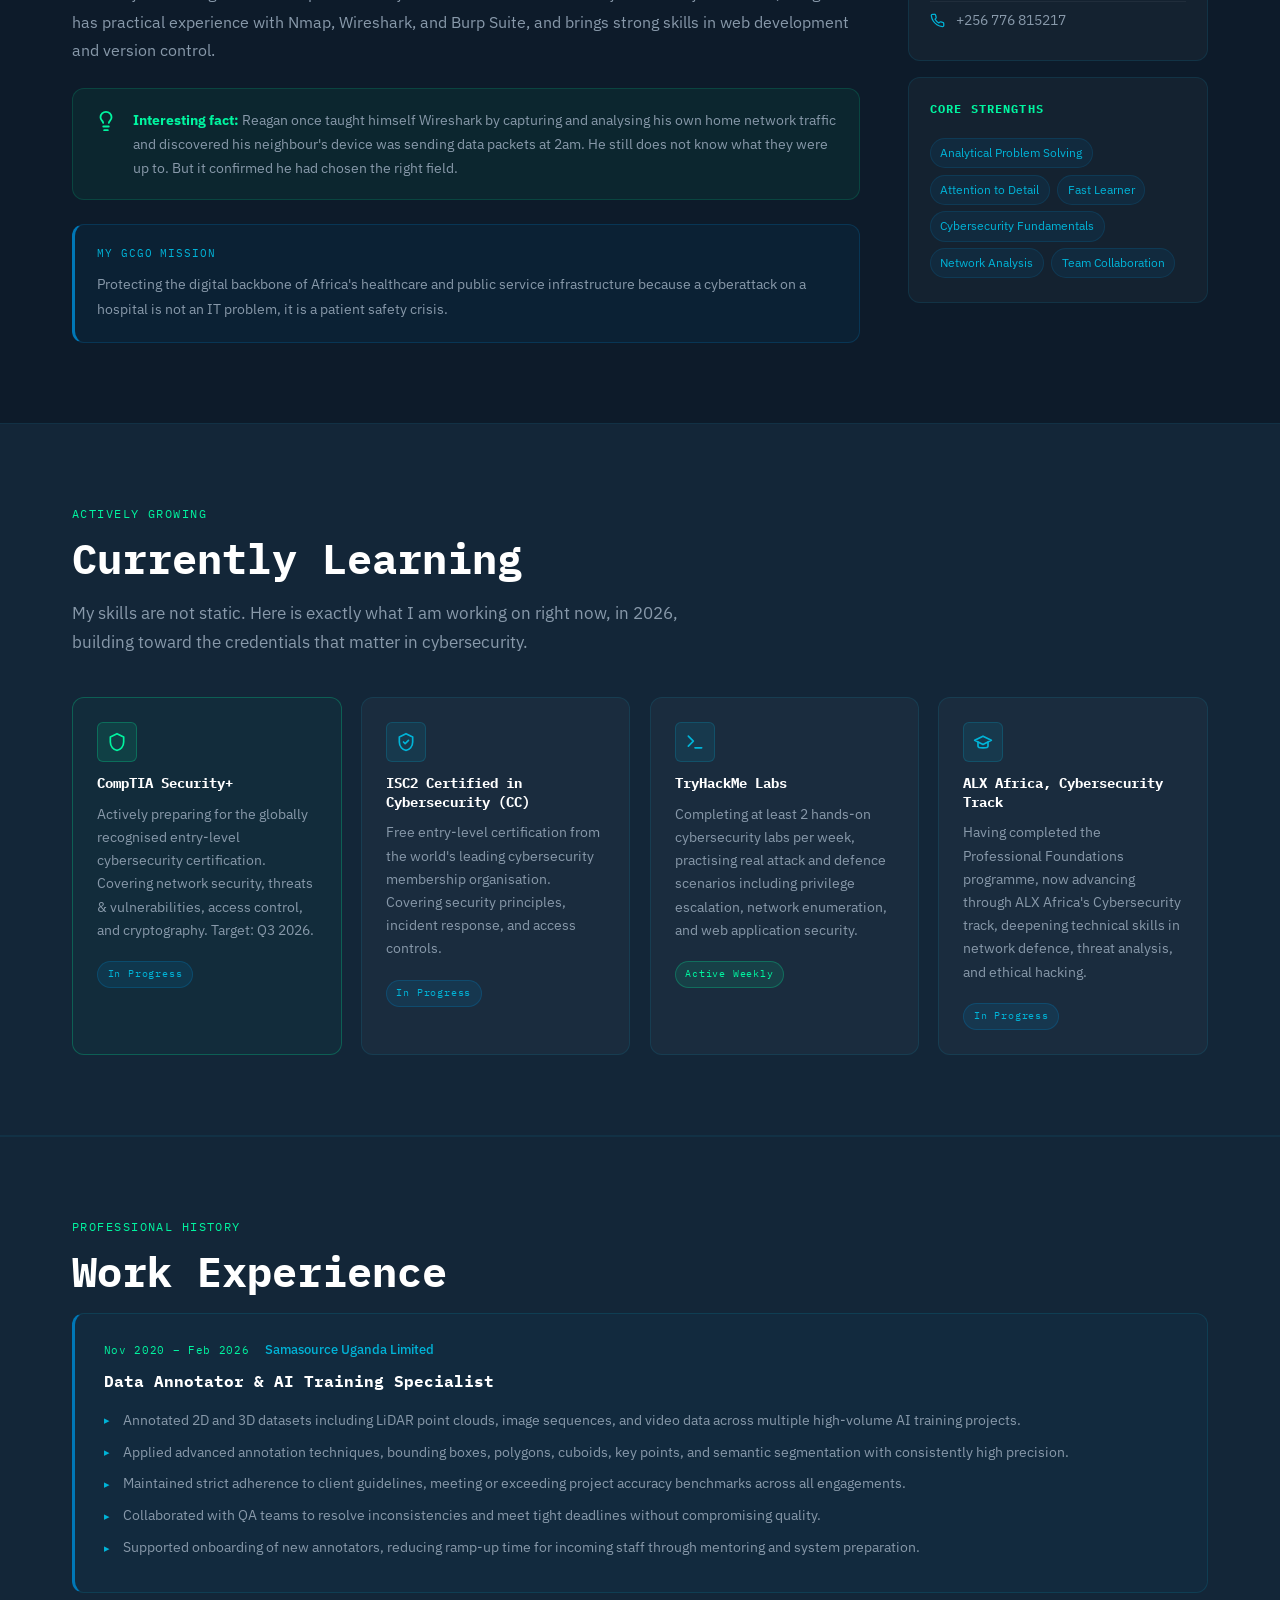
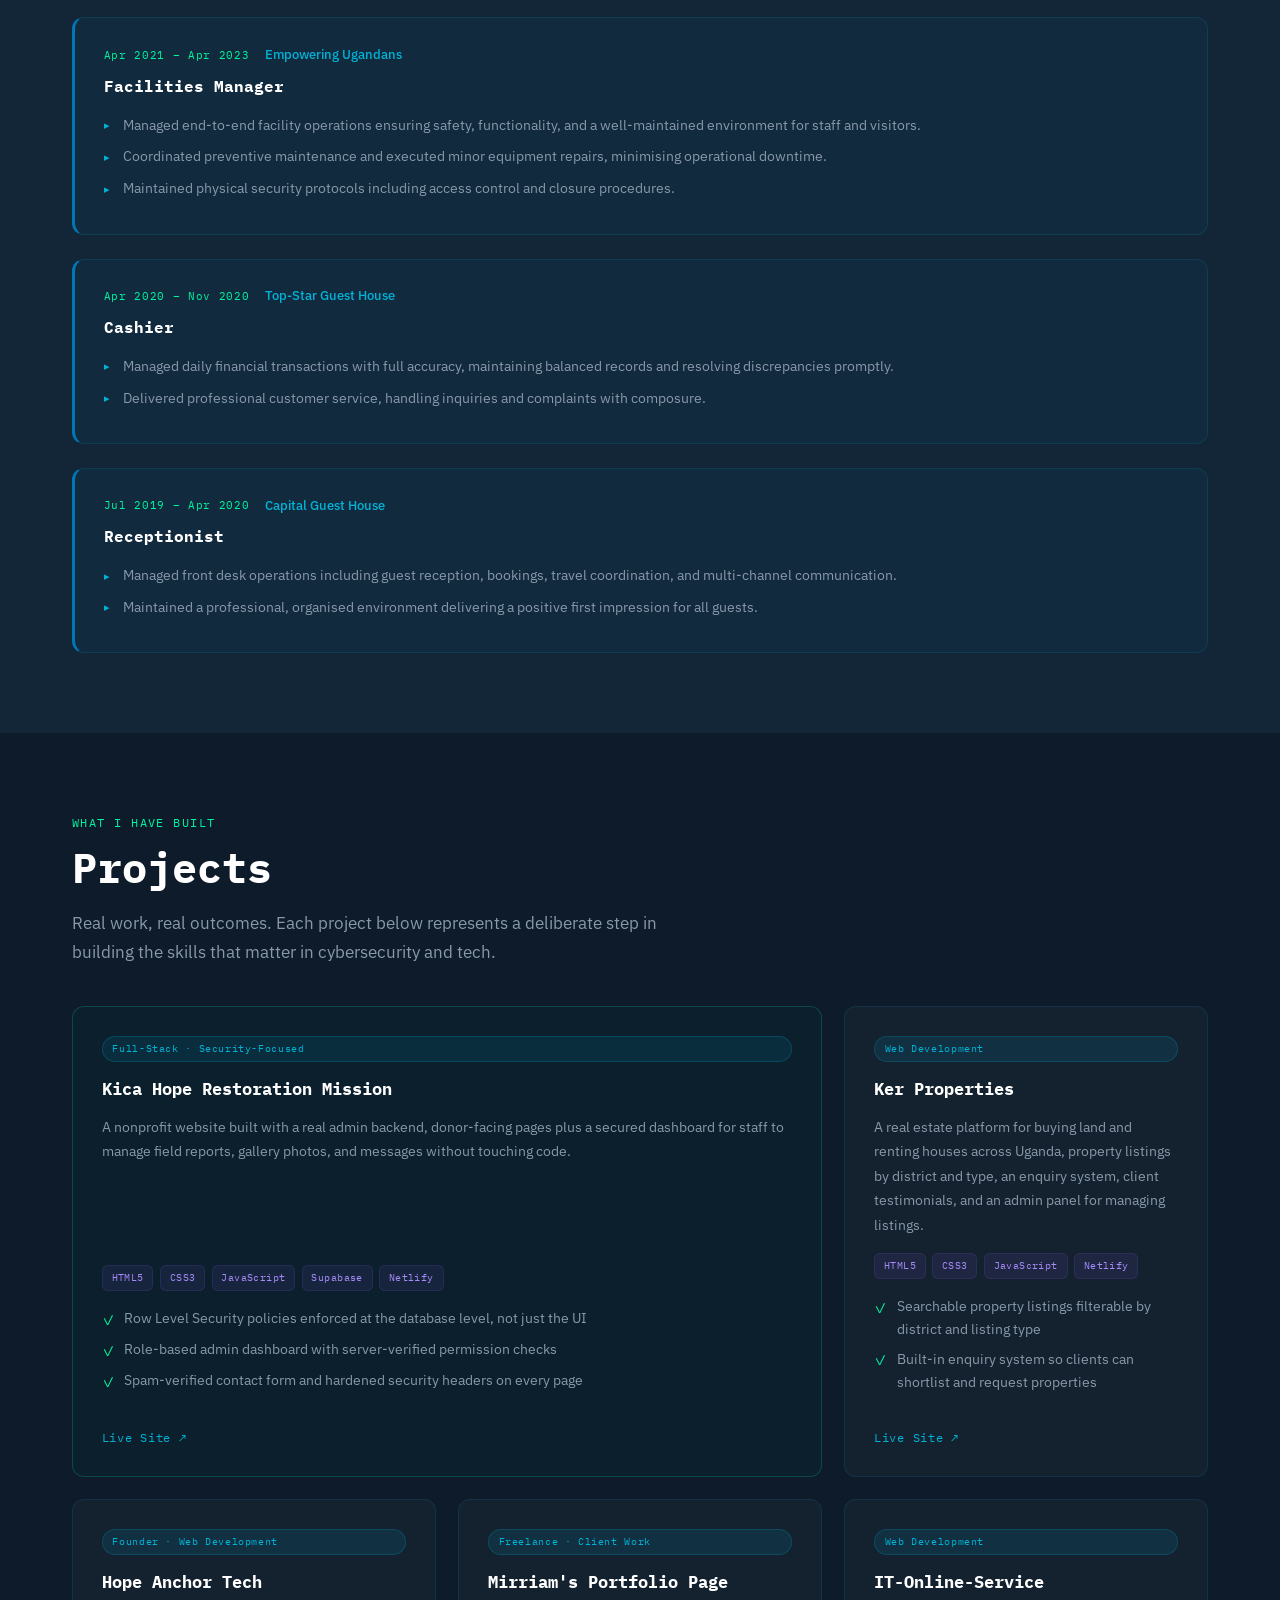
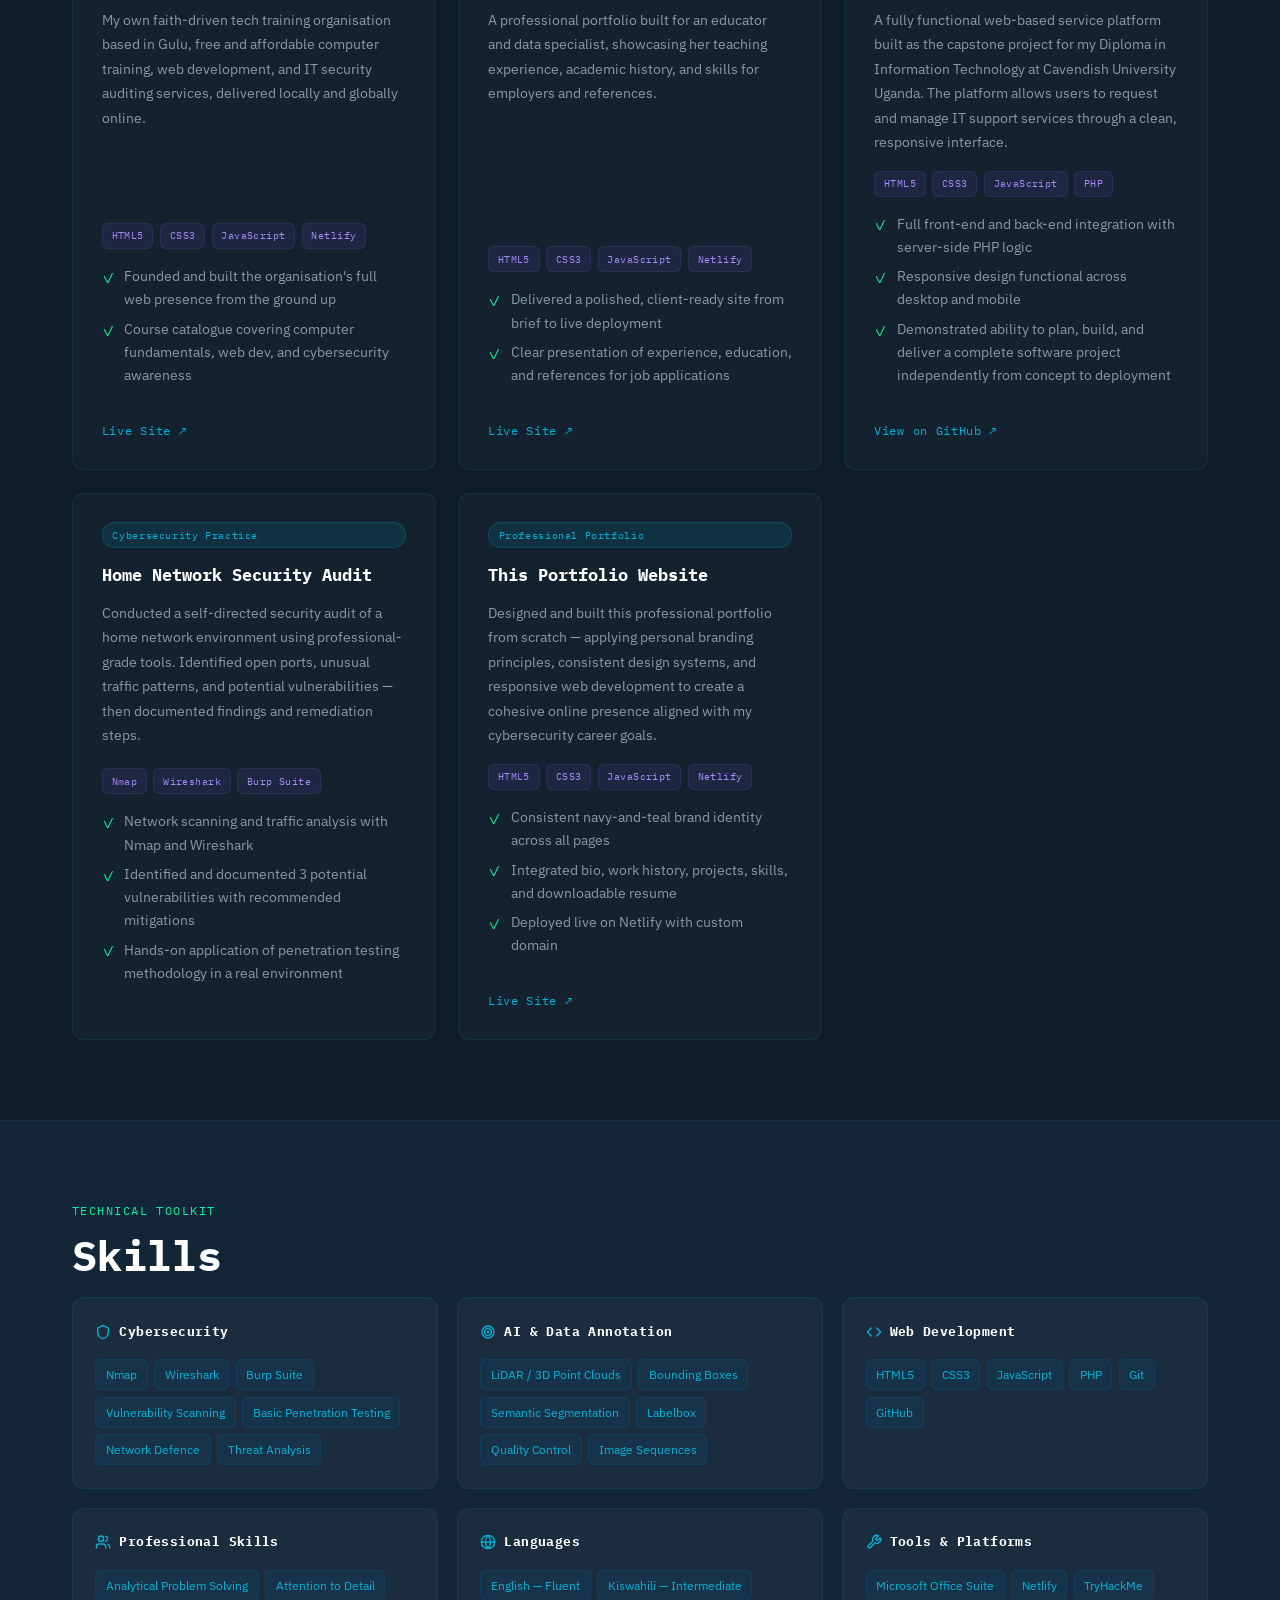
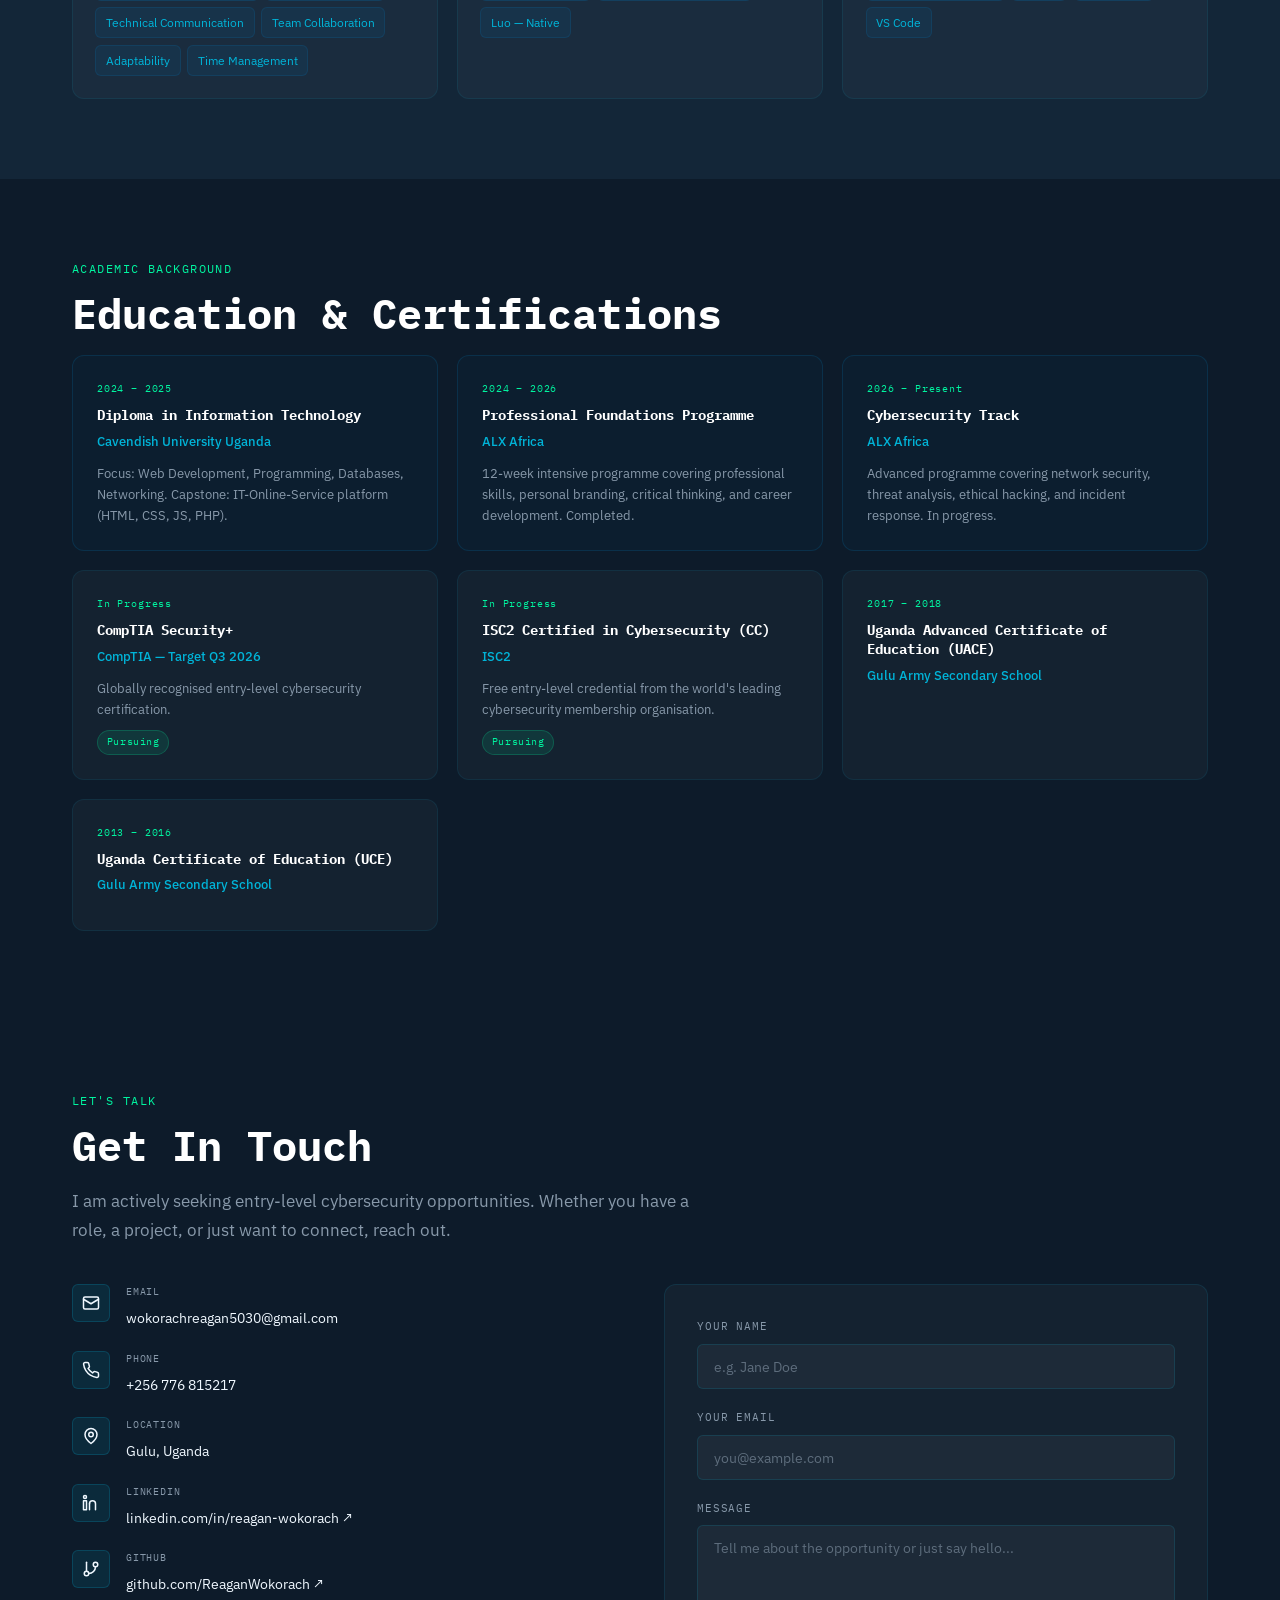
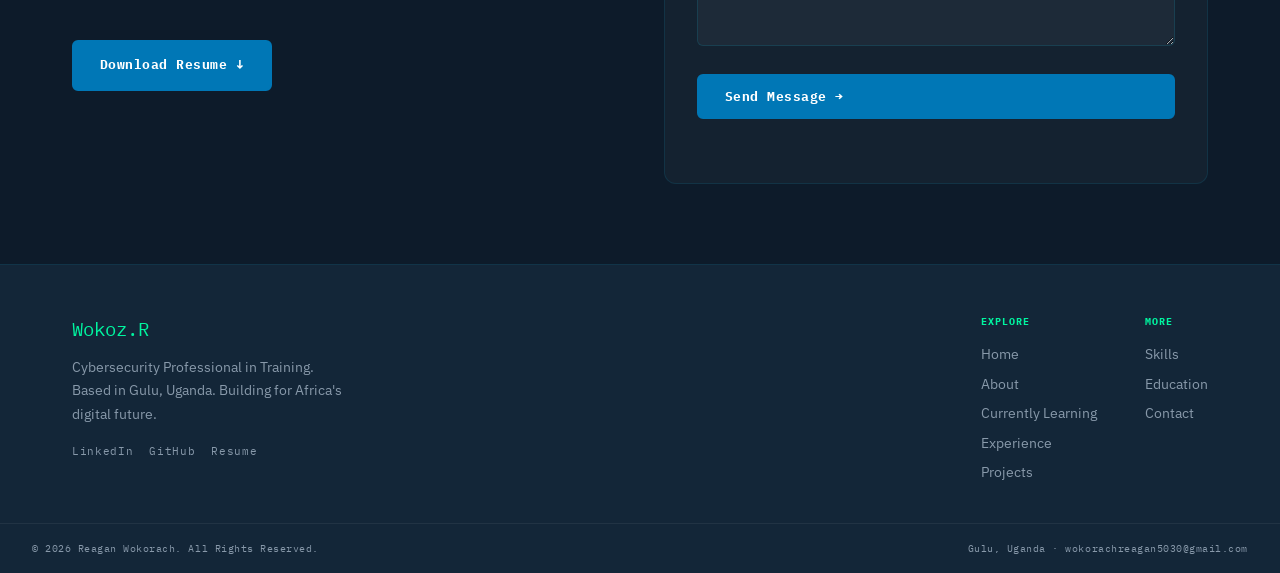
==== commit 80d01ff7: "Adjusted the languages, words, and special characters" ====
--- a/index.html
+++ b/index.html
@@ -47,12 +47,12 @@
         </h1>
         <p class="hero-sub">
           I am <strong>Reagan Wokorach</strong>, specialising in penetration testing,
-          network defence, and ethical hacking through ALX Africa — driven by a
+          network defence, and ethical hacking through ALX Africa, driven by a
           mission to protect the healthcare and community systems East Africa depends on.
         </p>
         <div class="hero-badges">
           <span class="badge badge-green">Gulu, Uganda</span>
-          <span class="badge badge-teal">ALX Africa — Cybersecurity Track</span>
+          <span class="badge badge-teal">ALX Africa, Cybersecurity Track</span>
           <span class="badge badge-navy">Foundations Graduate</span>
         </div>
         <div class="hero-cta">
@@ -113,7 +113,7 @@
           <p>
             Africa has fewer than <strong>20,000 certified cybersecurity professionals</strong>
             for over a billion people. Reagan intends to be one of the professionals who
-            closes that gap — with local context, genuine skill, and a long-term commitment
+            closes that gap with local context, genuine skill, and a long-term commitment
             to the continent.
           </p>
           <p>
@@ -128,7 +128,7 @@
           </div>
             <div>
               <strong>Interesting fact:</strong> Reagan once taught himself Wireshark by
-              capturing and analysing his own home network traffic — and discovered his
+              capturing and analysing his own home network traffic and discovered his
               neighbour's device was sending data packets at 2am. He still does not know
               what they were up to. But it confirmed he had chosen the right field.
             </div>
@@ -137,7 +137,7 @@
           <div class="gcgo-card">
             <div class="gcgo-label">My GCGO Mission</div>
             <p>Protecting the digital backbone of Africa's healthcare and public service
-            infrastructure — because a cyberattack on a hospital is not an IT problem,
+            infrastructure because a cyberattack on a hospital is not an IT problem,
             it is a patient safety crisis.</p>
           </div>
         </div>
@@ -189,7 +189,7 @@
       <h2 class="section-title">Currently Learning</h2>
       <p class="section-sub">
         My skills are not static. Here is exactly what I am working on right now,
-        in 2026 — building toward the credentials that matter in cybersecurity.
+        in 2026, building toward the credentials that matter in cybersecurity.
       </p>
       <div class="learning-grid">
         <div class="learning-card featured">
@@ -217,7 +217,7 @@
             <svg viewBox="0 0 24 24" fill="none" stroke="currentColor" stroke-width="2" stroke-linecap="round" stroke-linejoin="round" aria-hidden="true"><polyline points="4 17 10 11 4 5"/><line x1="12" x2="20" y1="19" y2="19"/></svg>
           </div>
           <h3>TryHackMe Labs</h3>
-          <p>Completing at least 2 hands-on cybersecurity labs per week — practising
+          <p>Completing at least 2 hands-on cybersecurity labs per week, practising
           real attack and defence scenarios including privilege escalation, network
           enumeration, and web application security.</p>
           <div class="lcard-status active">Active Weekly</div>
@@ -226,9 +226,9 @@
           <div class="lcard-icon">
             <svg viewBox="0 0 24 24" fill="none" stroke="currentColor" stroke-width="2" stroke-linecap="round" stroke-linejoin="round" aria-hidden="true"><path d="M22 10 12 5 2 10l10 5 10-5Z"/><path d="M6 12v5c0 1.1 2.7 2 6 2s6-.9 6-2v-5"/></svg>
           </div>
-          <h3>ALX Africa — Cybersecurity Track</h3>
+          <h3>ALX Africa, Cybersecurity Track</h3>
           <p>Having completed the Professional Foundations programme, now advancing
-          through ALX Africa's Cybersecurity track — deepening technical skills in
+          through ALX Africa's Cybersecurity track, deepening technical skills in
           network defence, threat analysis, and ethical hacking.</p>
           <div class="lcard-status in-progress">In Progress</div>
         </div>
@@ -253,8 +253,8 @@
             <ul>
               <li>Annotated 2D and 3D datasets including LiDAR point clouds, image sequences,
               and video data across multiple high-volume AI training projects.</li>
-              <li>Applied advanced annotation techniques — bounding boxes, polygons, cuboids,
-              key points, and semantic segmentation — with consistently high precision.</li>
+              <li>Applied advanced annotation techniques, bounding boxes, polygons, cuboids,
+              key points, and semantic segmentation with consistently high precision.</li>
               <li>Maintained strict adherence to client guidelines, meeting or exceeding
               project accuracy benchmarks across all engagements.</li>
               <li>Collaborated with QA teams to resolve inconsistencies and meet tight
@@ -334,7 +334,7 @@
           <div class="project-tag">Full-Stack · Security-Focused</div>
           <h3>Kica Hope Restoration Mission</h3>
           <p class="project-desc">
-            A nonprofit website built with a real admin backend — donor-facing pages
+            A nonprofit website built with a real admin backend, donor-facing pages
             plus a secured dashboard for staff to manage field reports, gallery photos,
             and messages without touching code.
           </p>
@@ -364,7 +364,7 @@
           <div class="project-tag">Web Development</div>
           <h3>Ker Properties</h3>
           <p class="project-desc">
-            A real estate platform for buying land and renting houses across Uganda —
+            A real estate platform for buying land and renting houses across Uganda,
             property listings by district and type, an enquiry system, client
             testimonials, and an admin panel for managing listings.
           </p>
@@ -390,7 +390,7 @@
           <div class="project-tag">Founder · Web Development</div>
           <h3>Hope Anchor Tech</h3>
           <p class="project-desc">
-            My own faith-driven tech training organisation based in Gulu — free and
+            My own faith-driven tech training organisation based in Gulu, free and
             affordable computer training, web development, and IT security auditing
             services, delivered locally and globally online.
           </p>
@@ -414,9 +414,9 @@
 
         <div class="project-card">
           <div class="project-tag">Freelance · Client Work</div>
-          <h3>Aloyo Mirriam Adongping — Portfolio</h3>
+          <h3>Mirriam's Portfolio Page</h3>
           <p class="project-desc">
-            A professional portfolio built for an educator and data specialist —
+            A professional portfolio built for an educator and data specialist,
             showcasing her teaching experience, academic history, and skills for
             employers and references.
           </p>
@@ -669,7 +669,7 @@
       <h2 class="section-title">Get In Touch</h2>
       <p class="section-sub">
         I am actively seeking entry-level cybersecurity opportunities. Whether
-        you have a role, a project, or just want to connect — reach out.
+        you have a role, a project, or just want to connect, reach out.
       </p>
 
       <div class="contact-grid">
